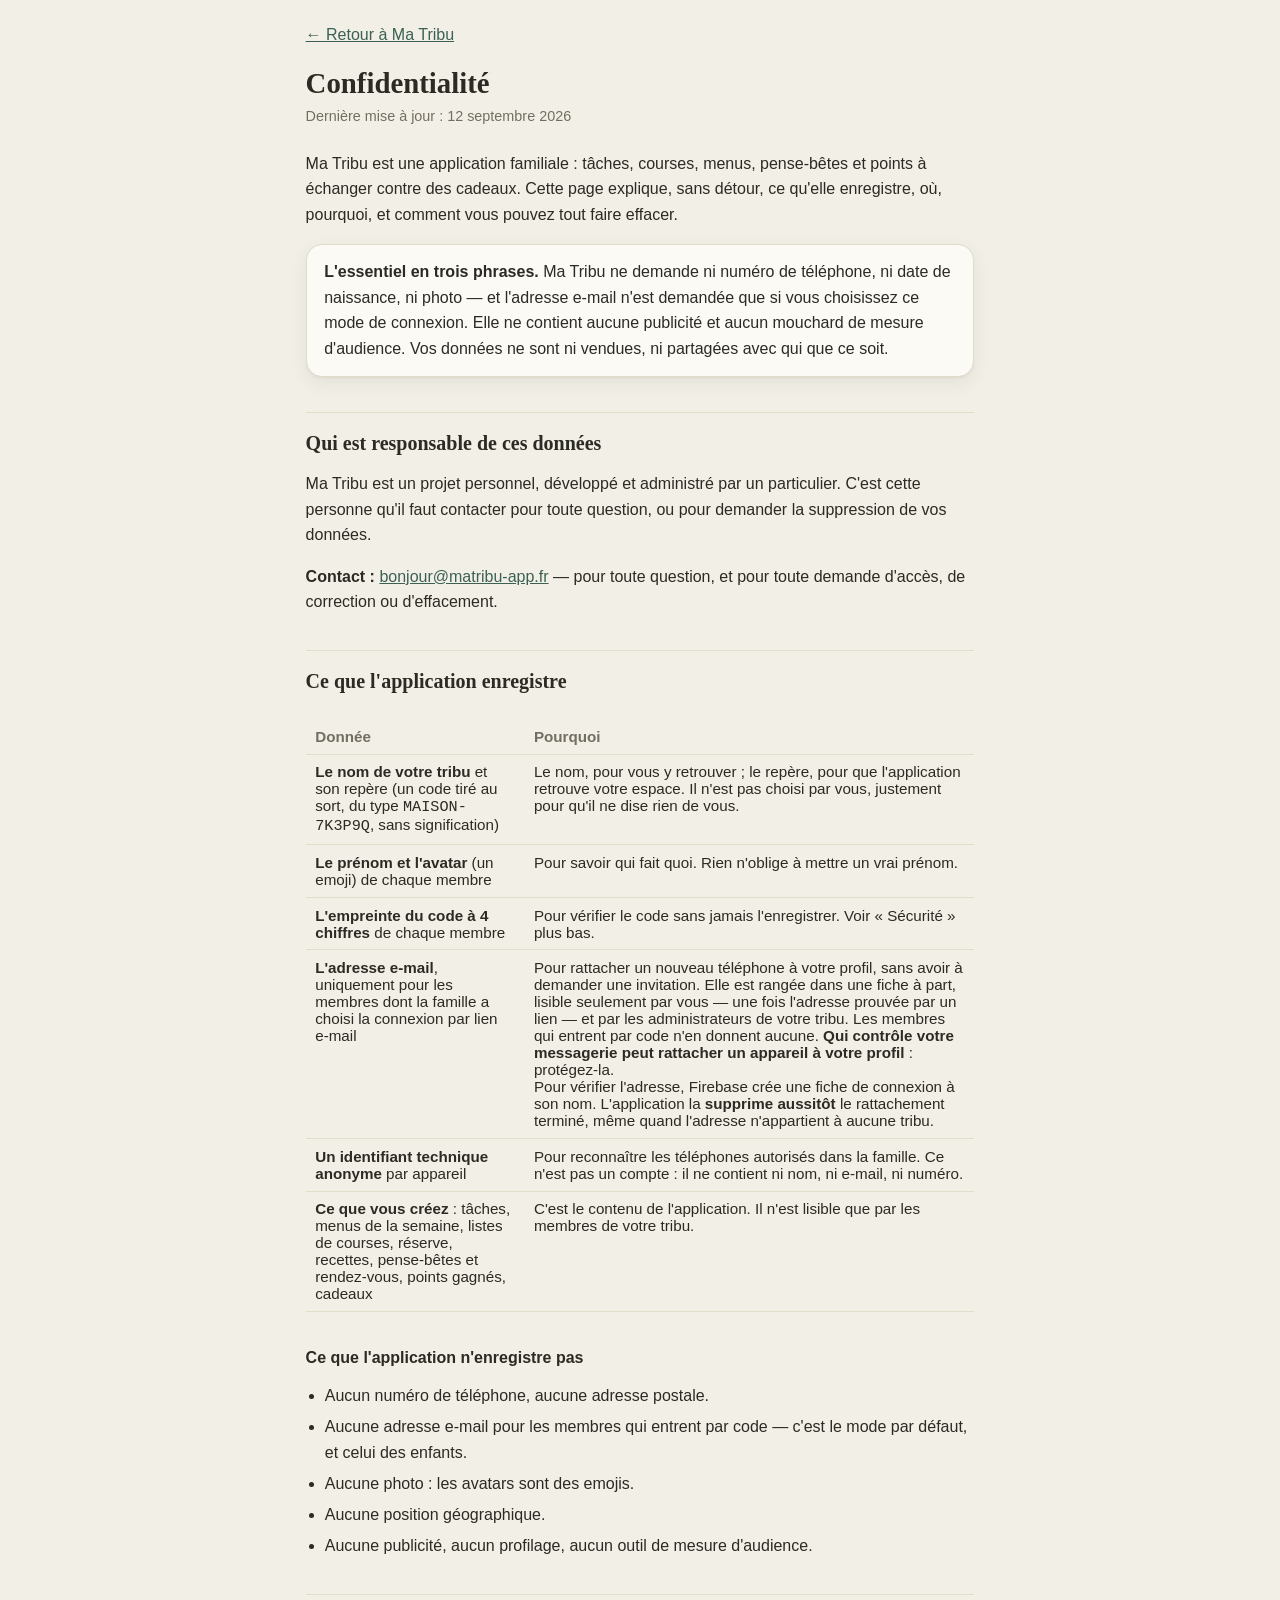
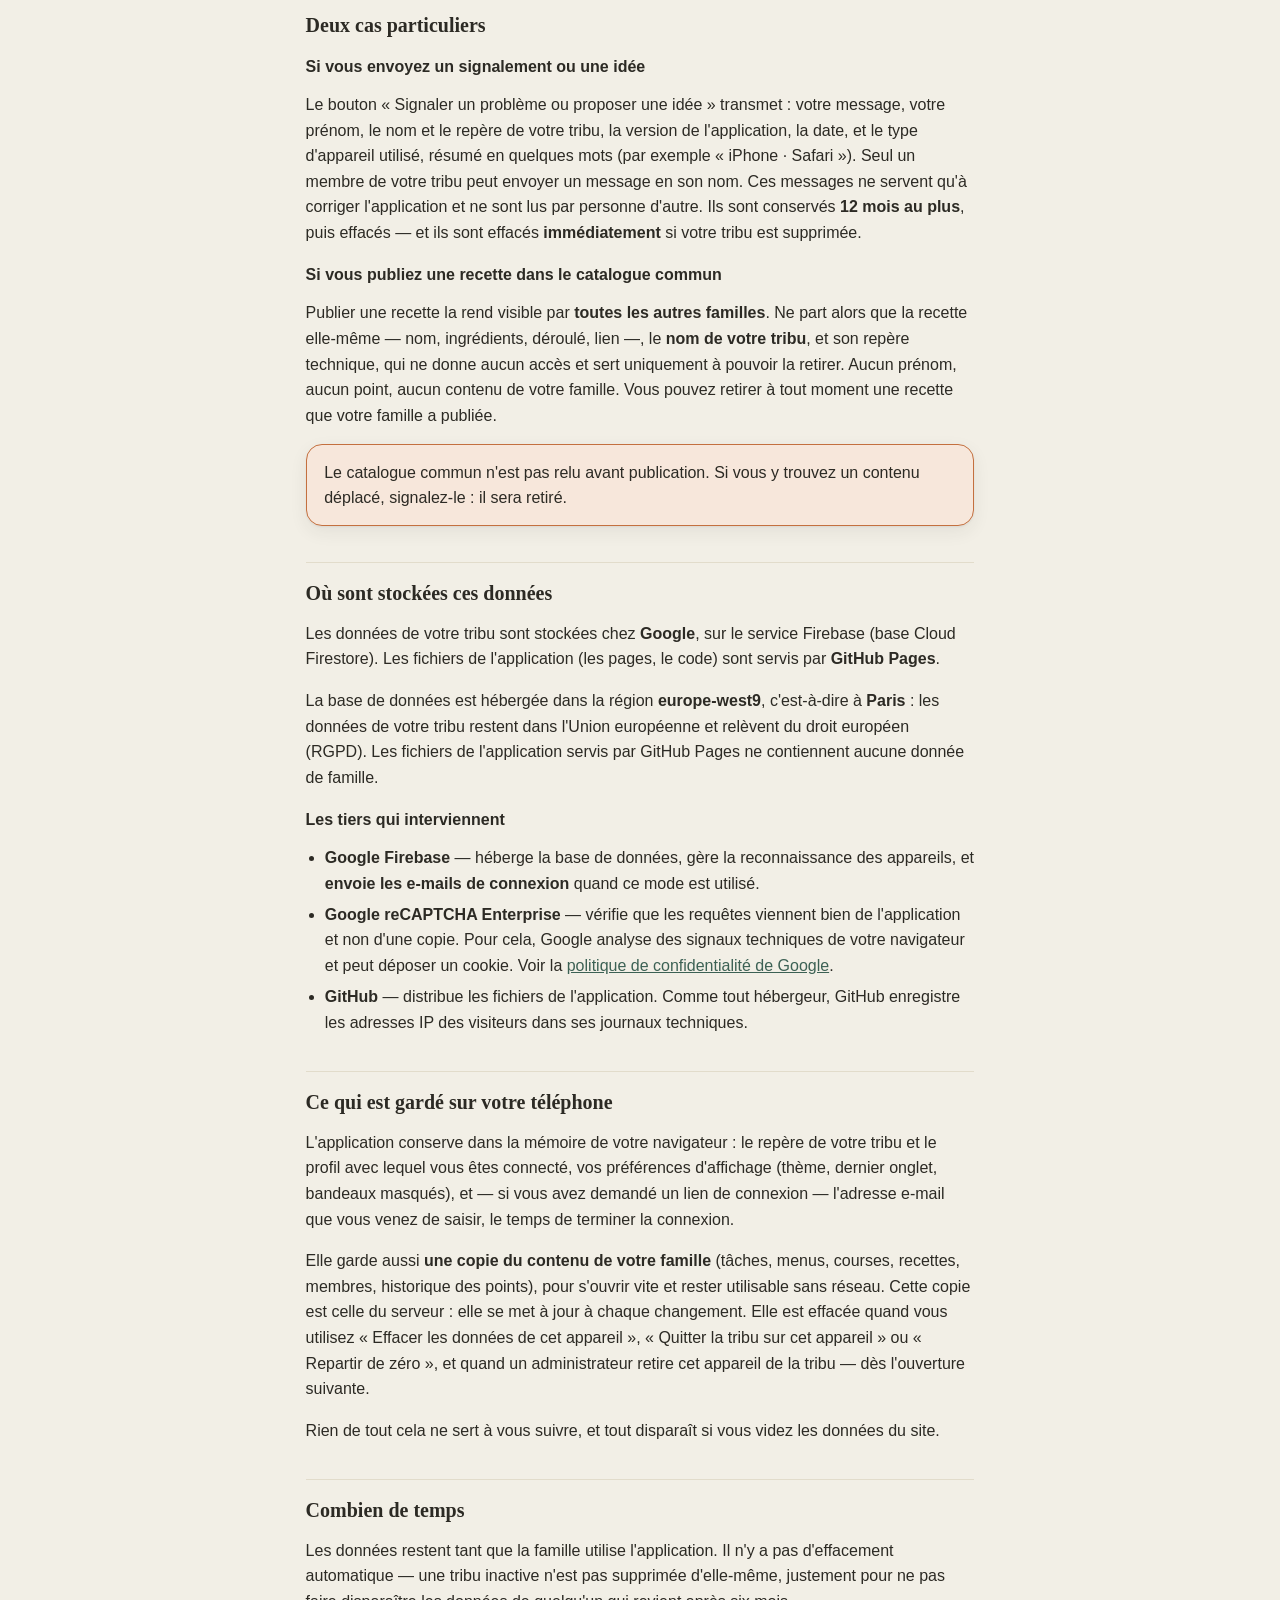
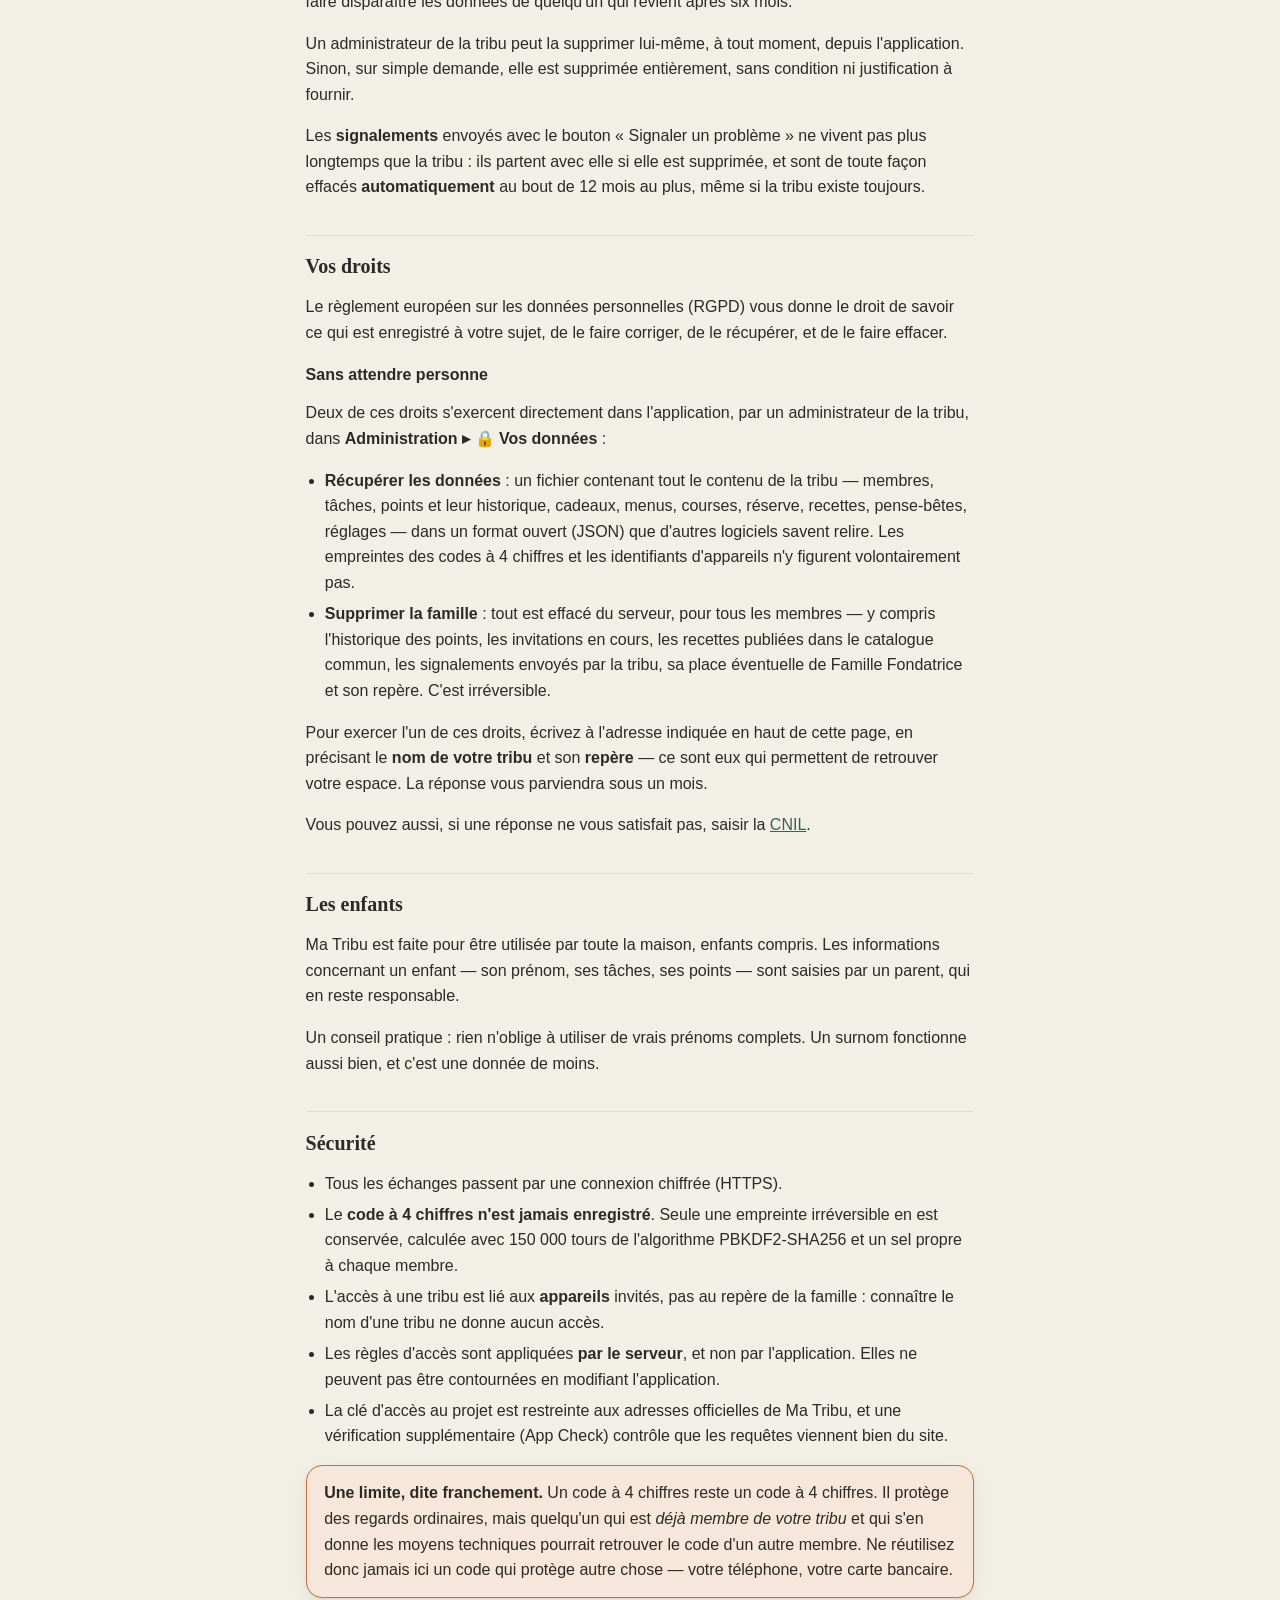
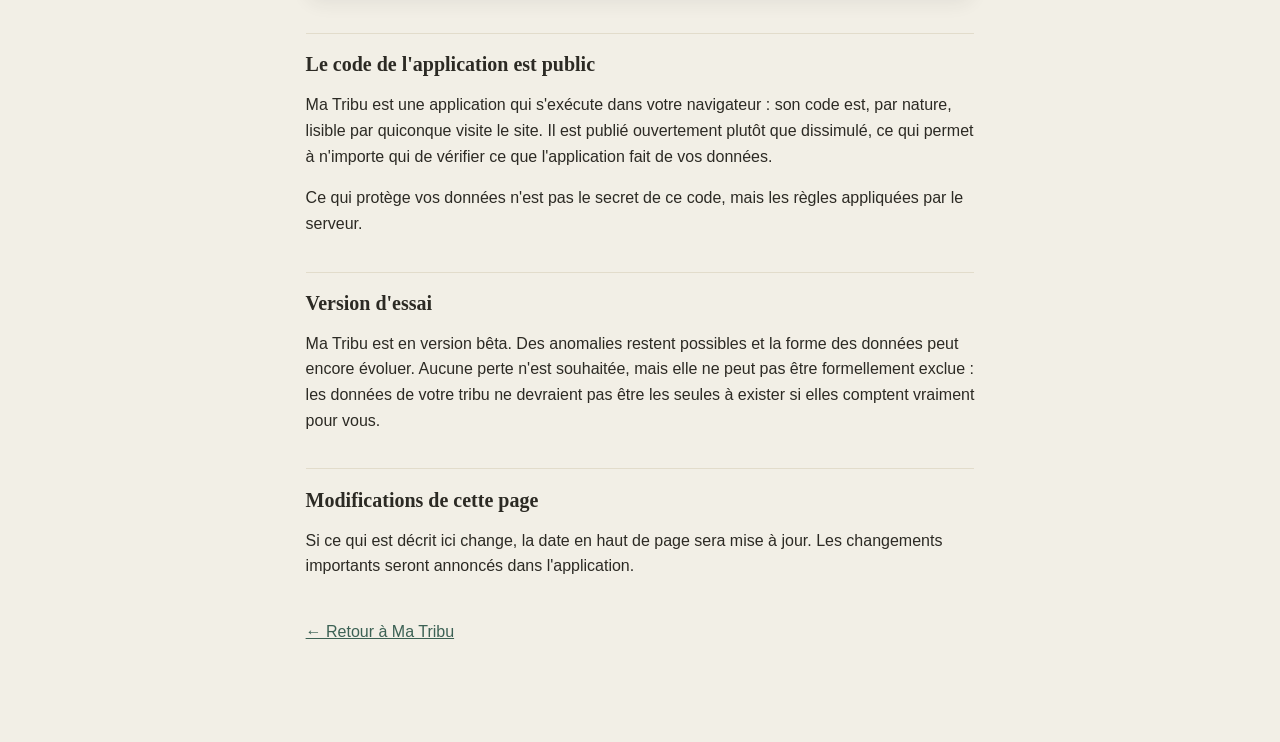
==== confidentialite.html @ b8b3b96d "Add files via upload" ====
<!doctype html>
<html lang="fr">
<head>
<meta charset="utf-8">
<meta name="viewport" content="width=device-width, initial-scale=1, viewport-fit=cover">
<title>Confidentialité — Ma Tribu</title>
<meta name="description" content="Ce que Ma Tribu collecte, où c'est stocké, et comment obtenir la suppression de vos données.">
<meta name="theme-color" content="#4E7A6A">
<meta name="robots" content="index, follow">
<link rel="icon" href="icon-192.png">
<link rel="stylesheet" href="styles.css">
<style>
  /* Une page de texte, pas un écran d'application : elle doit rester lisible
     seule, sans le cadre de l'app et sans JavaScript. */
  .page-texte{
    max-width:44rem;
    margin:0 auto;
    padding:1.6rem 1.1rem 4rem;
    color:var(--ink);
  }
  .page-texte h1{
    font-family:var(--font-display);
    font-size:1.8rem;
    line-height:1.2;
    margin:.2rem 0 .3rem;
  }
  .page-texte h2{
    font-family:var(--font-display);
    font-size:1.25rem;
    margin:2.2rem 0 .6rem;
    padding-top:1.2rem;
    border-top:1px solid var(--border);
  }
  .page-texte h3{
    font-size:1rem;
    margin:1.3rem 0 .35rem;
  }
  .page-texte p, .page-texte li{ line-height:1.6; }
  .page-texte ul{ padding-left:1.2rem; }
  .page-texte li{ margin:.35rem 0; }
  .page-texte a{ color:var(--accent-strong); }
  .date-maj{ color:var(--ink-muted); font-size:.9rem; margin:0 0 1.4rem; }
  .encadre{
    background:var(--surface);
    border:1px solid var(--border);
    border-radius:var(--radius);
    padding:.9rem 1.1rem;
    margin:1rem 0;
    box-shadow:var(--shadow);
  }
  .encadre.attention{ background:var(--warm-soft); border-color:var(--warm); }
  .a-completer{
    background:var(--gold-soft);
    border:2px dashed var(--gold);
    border-radius:var(--radius-sm);
    padding:.7rem .9rem;
    margin:.8rem 0;
    font-weight:600;
  }
  .tableau-donnees{ width:100%; border-collapse:collapse; margin:1rem 0; font-size:.95rem; }
  .tableau-donnees th, .tableau-donnees td{
    text-align:left; vertical-align:top;
    padding:.55rem .6rem;
    border-bottom:1px solid var(--border);
  }
  .tableau-donnees th{ color:var(--ink-muted); font-weight:600; }
  .enveloppe-tableau{ overflow-x:auto; }
  .retour{ display:inline-block; margin-bottom:1.2rem; color:var(--accent-strong); }
</style>
</head>
<body>
<main class="page-texte">

<a class="retour" href="./">← Retour à Ma Tribu</a>

<h1>Confidentialité</h1>
<p class="date-maj">Dernière mise à jour : 12 septembre 2026</p>

<p>Ma Tribu est une application familiale : tâches, courses, menus, pense-bêtes
et points à échanger contre des cadeaux. Cette page explique, sans détour, ce
qu'elle enregistre, où, pourquoi, et comment vous pouvez tout faire effacer.</p>

<div class="encadre">
  <p style="margin:0"><b>L'essentiel en trois phrases.</b> Ma Tribu ne demande
  ni numéro de téléphone, ni date de naissance, ni photo — et l'adresse e-mail
  n'est demandée que si vous choisissez ce mode de connexion. Elle ne contient
  aucune publicité et aucun mouchard de mesure d'audience. Vos données ne sont
  ni vendues, ni partagées avec qui que ce soit.</p>
</div>

<h2>Qui est responsable de ces données</h2>

<p>Ma Tribu est un projet personnel, développé et administré par un particulier.
C'est cette personne qu'il faut contacter pour toute question, ou pour demander
la suppression de vos données.</p>

<p><b>Contact :</b>
<a href="mailto:bonjour@matribu-app.fr">bonjour@matribu-app.fr</a> — pour toute
question, et pour toute demande d'accès, de correction ou d'effacement.</p>

<h2>Ce que l'application enregistre</h2>

<div class="enveloppe-tableau">
<table class="tableau-donnees">
  <thead>
    <tr><th>Donnée</th><th>Pourquoi</th></tr>
  </thead>
  <tbody>
    <tr>
      <td><b>Le nom de votre tribu</b> et son repère (un code tiré au sort,
      du type <code>MAISON-7K3P9Q</code>, sans signification)</td>
      <td>Le nom, pour vous y retrouver ; le repère, pour que l'application
      retrouve votre espace. Il n'est pas choisi par vous, justement pour
      qu'il ne dise rien de vous.</td>
    </tr>
    <tr>
      <td><b>Le prénom et l'avatar</b> (un emoji) de chaque membre</td>
      <td>Pour savoir qui fait quoi. Rien n'oblige à mettre un vrai prénom.</td>
    </tr>
    <tr>
      <td><b>L'empreinte du code à 4 chiffres</b> de chaque membre</td>
      <td>Pour vérifier le code sans jamais l'enregistrer. Voir « Sécurité »
      plus bas.</td>
    </tr>
    <tr>
      <td><b>L'adresse e-mail</b>, uniquement pour les membres dont la famille
      a choisi la connexion par lien e-mail</td>
      <td>Pour rattacher un nouveau téléphone à votre profil, sans avoir à
      demander une invitation. Elle est rangée dans une fiche à part, lisible
      seulement par vous — une fois l'adresse prouvée par un lien — et par les
      administrateurs de votre tribu. Les membres qui entrent par code n'en
      donnent aucune. <b>Qui contrôle votre messagerie peut rattacher un
      appareil à votre profil</b> : protégez-la.<br>
      Pour vérifier l'adresse, Firebase crée une fiche de connexion à son nom.
      L'application la <b>supprime aussitôt</b> le rattachement terminé, même
      quand l'adresse n'appartient à aucune tribu.</td>
    </tr>
    <tr>
      <td><b>Un identifiant technique anonyme</b> par appareil</td>
      <td>Pour reconnaître les téléphones autorisés dans la famille. Ce n'est
      pas un compte : il ne contient ni nom, ni e-mail, ni numéro.</td>
    </tr>
    <tr>
      <td><b>Ce que vous créez</b> : tâches, menus de la semaine, listes de
      courses, réserve, recettes, pense-bêtes et rendez-vous, points gagnés,
      cadeaux</td>
      <td>C'est le contenu de l'application. Il n'est lisible que par les
      membres de votre tribu.</td>
    </tr>
  </tbody>
</table>
</div>

<h3>Ce que l'application n'enregistre pas</h3>
<ul>
  <li>Aucun numéro de téléphone, aucune adresse postale.</li>
  <li>Aucune adresse e-mail pour les membres qui entrent par code — c'est le
  mode par défaut, et celui des enfants.</li>
  <li>Aucune photo : les avatars sont des emojis.</li>
  <li>Aucune position géographique.</li>
  <li>Aucune publicité, aucun profilage, aucun outil de mesure d'audience.</li>
</ul>

<h2>Deux cas particuliers</h2>

<h3>Si vous envoyez un signalement ou une idée</h3>
<p>Le bouton « Signaler un problème ou proposer une idée » transmet : votre
message, votre prénom, le nom et le repère de votre tribu, la version de
l'application, la date, et le type d'appareil utilisé, résumé en quelques
mots (par exemple « iPhone · Safari »). Seul un membre de votre tribu peut
envoyer un message en son nom. Ces messages ne servent qu'à corriger
l'application et ne sont lus par personne d'autre. Ils sont conservés
<b>12 mois au plus</b>, puis effacés — et ils sont effacés <b>immédiatement</b>
si votre tribu est supprimée.</p>

<h3>Si vous publiez une recette dans le catalogue commun</h3>
<p>Publier une recette la rend visible par <b>toutes les autres familles</b>.
Ne part alors que la recette elle-même — nom, ingrédients, déroulé, lien —,
le <b>nom de votre tribu</b>, et son repère technique, qui ne donne aucun
accès et sert uniquement à pouvoir la retirer. Aucun prénom, aucun point,
aucun contenu de votre famille. Vous pouvez retirer à tout moment une recette
que votre famille a publiée.</p>

<div class="encadre attention">
  <p style="margin:0">Le catalogue commun n'est pas relu avant publication.
  Si vous y trouvez un contenu déplacé, signalez-le : il sera retiré.</p>
</div>

<h2>Où sont stockées ces données</h2>

<p>Les données de votre tribu sont stockées chez <b>Google</b>, sur le service
Firebase (base Cloud Firestore). Les fichiers de l'application (les pages, le
code) sont servis par <b>GitHub Pages</b>.</p>

<p>La base de données est hébergée dans la région <b>europe-west9</b>, c'est-à-dire
à <b>Paris</b> : les données de votre tribu restent dans l'Union européenne et
relèvent du droit européen (RGPD). Les fichiers de l'application servis par
GitHub Pages ne contiennent aucune donnée de famille.</p>

<h3>Les tiers qui interviennent</h3>
<ul>
  <li><b>Google Firebase</b> — héberge la base de données, gère la
  reconnaissance des appareils, et <b>envoie les e-mails de connexion</b>
  quand ce mode est utilisé.</li>
  <li><b>Google reCAPTCHA Enterprise</b> — vérifie que les requêtes viennent
  bien de l'application et non d'une copie. Pour cela, Google analyse des
  signaux techniques de votre navigateur et peut déposer un cookie. Voir la
  <a href="https://policies.google.com/privacy" target="_blank" rel="noopener">politique
  de confidentialité de Google</a>.</li>
  <li><b>GitHub</b> — distribue les fichiers de l'application. Comme tout
  hébergeur, GitHub enregistre les adresses IP des visiteurs dans ses journaux
  techniques.</li>
</ul>

<h2>Ce qui est gardé sur votre téléphone</h2>

<p>L'application conserve dans la mémoire de votre navigateur : le repère de
votre tribu et le profil avec lequel vous êtes connecté, vos préférences
d'affichage (thème, dernier onglet, bandeaux masqués), et — si vous avez
demandé un lien de connexion — l'adresse e-mail que vous venez de saisir, le
temps de terminer la connexion.</p>
<p>Elle garde aussi <b>une copie du contenu de votre famille</b> (tâches,
menus, courses, recettes, membres, historique des points), pour s'ouvrir
vite et rester utilisable sans réseau. Cette copie est celle du serveur : elle
se met à jour à chaque changement. Elle est effacée quand vous utilisez
« Effacer les données de cet appareil », « Quitter la tribu sur cet appareil »
ou « Repartir de zéro », et quand un administrateur retire cet appareil de la
tribu — dès l'ouverture suivante.</p>
<p>Rien de tout cela ne sert à vous suivre, et tout disparaît si vous videz les
données du site.</p>

<h2>Combien de temps</h2>

<p>Les données restent tant que la famille utilise l'application. Il n'y a pas
d'effacement automatique — une tribu inactive n'est pas supprimée d'elle-même,
justement pour ne pas faire disparaître les données de quelqu'un qui revient
après six mois.</p>
<p>Un administrateur de la tribu peut la supprimer lui-même, à tout moment,
depuis l'application. Sinon, sur simple demande, elle est supprimée
entièrement, sans condition ni justification à fournir.</p>
<p>Les <b>signalements</b> envoyés avec le bouton « Signaler un problème » ne
vivent pas plus longtemps que la tribu : ils partent avec elle si elle est
supprimée, et sont de toute façon effacés <b>automatiquement</b> au bout de
12 mois au plus, même si la tribu existe toujours.</p>

<h2>Vos droits</h2>

<p>Le règlement européen sur les données personnelles (RGPD) vous donne le droit
de savoir ce qui est enregistré à votre sujet, de le faire corriger, de le
récupérer, et de le faire effacer.</p>

<h3>Sans attendre personne</h3>
<p>Deux de ces droits s'exercent directement dans l'application, par un
administrateur de la tribu, dans <b>Administration ▸ 🔒 Vos données</b> :</p>
<ul>
  <li><b>Récupérer les données</b> : un fichier contenant tout le contenu de la
  tribu — membres, tâches, points et leur historique, cadeaux, menus, courses,
  réserve, recettes, pense-bêtes, réglages — dans un format ouvert (JSON) que
  d'autres logiciels savent relire. Les empreintes des codes à 4 chiffres et les
  identifiants d'appareils n'y figurent volontairement pas.</li>
  <li><b>Supprimer la famille</b> : tout est effacé du serveur, pour tous les
  membres — y compris l'historique des points, les invitations en cours, les
  recettes publiées dans le catalogue commun, les signalements envoyés par la
  tribu, sa place éventuelle de Famille Fondatrice et son repère. C'est
  irréversible.</li>
</ul>
<p>Pour exercer l'un de ces droits, écrivez à l'adresse indiquée en haut de
cette page, en précisant le <b>nom de votre tribu</b> et son <b>repère</b> — ce
sont eux qui permettent de retrouver votre espace. La réponse vous parviendra
sous un mois.</p>
<p>Vous pouvez aussi, si une réponse ne vous satisfait pas, saisir la
<a href="https://www.cnil.fr/fr/plaintes" target="_blank" rel="noopener">CNIL</a>.</p>

<h2>Les enfants</h2>

<p>Ma Tribu est faite pour être utilisée par toute la maison, enfants compris.
Les informations concernant un enfant — son prénom, ses tâches, ses points —
sont saisies par un parent, qui en reste responsable.</p>
<p>Un conseil pratique : rien n'oblige à utiliser de vrais prénoms complets.
Un surnom fonctionne aussi bien, et c'est une donnée de moins.</p>

<h2>Sécurité</h2>

<ul>
  <li>Tous les échanges passent par une connexion chiffrée (HTTPS).</li>
  <li>Le <b>code à 4 chiffres n'est jamais enregistré</b>. Seule une empreinte
  irréversible en est conservée, calculée avec 150 000 tours de l'algorithme
  PBKDF2-SHA256 et un sel propre à chaque membre.</li>
  <li>L'accès à une tribu est lié aux <b>appareils</b> invités, pas au repère
  de la famille : connaître le nom d'une tribu ne donne aucun accès.</li>
  <li>Les règles d'accès sont appliquées <b>par le serveur</b>, et non par
  l'application. Elles ne peuvent pas être contournées en modifiant
  l'application.</li>
  <li>La clé d'accès au projet est restreinte aux adresses officielles de Ma
  Tribu, et une vérification supplémentaire (App Check) contrôle que les
  requêtes viennent bien du site.</li>
</ul>

<div class="encadre attention">
  <p style="margin:0"><b>Une limite, dite franchement.</b> Un code à 4 chiffres
  reste un code à 4 chiffres. Il protège des regards ordinaires, mais quelqu'un
  qui est <i>déjà membre de votre tribu</i> et qui s'en donne les moyens
  techniques pourrait retrouver le code d'un autre membre. Ne réutilisez donc
  jamais ici un code qui protège autre chose — votre téléphone, votre carte
  bancaire.</p>
</div>

<h2>Le code de l'application est public</h2>

<p>Ma Tribu est une application qui s'exécute dans votre navigateur : son code
est, par nature, lisible par quiconque visite le site. Il est publié ouvertement
plutôt que dissimulé, ce qui permet à n'importe qui de vérifier ce que
l'application fait de vos données.</p>
<p>Ce qui protège vos données n'est pas le secret de ce code, mais les règles
appliquées par le serveur.</p>

<h2>Version d'essai</h2>

<p>Ma Tribu est en version bêta. Des anomalies restent possibles et la forme des
données peut encore évoluer. Aucune perte n'est souhaitée, mais elle ne peut pas
être formellement exclue : les données de votre tribu ne devraient pas être les
seules à exister si elles comptent vraiment pour vous.</p>

<h2>Modifications de cette page</h2>

<p>Si ce qui est décrit ici change, la date en haut de page sera mise à jour.
Les changements importants seront annoncés dans l'application.</p>

<p style="margin-top:2.5rem"><a class="retour" href="./">← Retour à Ma Tribu</a></p>

</main>
</body>
</html>
---- styles.css ----
/* Ma Tribu — feuille de style unique.
   Palette chaleureuse : creme + sauge + terracotta, mode sombre inclus. */

:root{
  --bg:#F2EFE6;
  --bg-flou:rgba(242,239,230,.80);
  --surface:#FCFAF4;
  --surface-flou:rgba(252,250,244,.84);
  --surface-2:#F5F1E6;
  --ink:#2C2A24;
  --ink-muted:#736E62;
  --border:#E2DCCB;
  --accent:#4E7A6A;
  --accent-strong:#3C6154;
  --accent-soft:#E4EDE8;
  --accent-ink:#FFFFFF;
  --warm:#C4703F;
  --warm-soft:#F7E7DB;
  --gold:#9C7314;
  --gold-soft:#F8EFD5;
  --danger:#B14A3E;
  --danger-soft:#F8E4E0;
  --ok:#3F7A55;
  --radius:16px;
  --radius-sm:11px;
  --shadow:0 1px 2px rgba(44,42,36,.06), 0 6px 18px rgba(44,42,36,.07);
  --shadow-lg:0 4px 12px rgba(44,42,36,.10), 0 18px 40px rgba(44,42,36,.14);
  --font-display:"Iowan Old Style","Palatino Linotype",Palatino,Georgia,"Times New Roman",serif;
  --font-body:-apple-system,BlinkMacSystemFont,"Segoe UI",Roboto,"Helvetica Neue",Arial,sans-serif;
}
@media (prefers-color-scheme: dark){
  :root:not([data-theme="light"]){
    --bg:#151917;
    --bg-flou:rgba(21,25,23,.80);
    --surface:#1E2421;
    --surface-flou:rgba(30,36,33,.84);
    --surface-2:#262D29;
    --ink:#E9E7DD;
    --ink-muted:#9AA39A;
    --border:#333B36;
    --accent:#7FB39C;
    --accent-strong:#9BCAB5;
    --accent-soft:#25332D;
    --accent-ink:#10201A;
    --warm:#DE9061;
    --warm-soft:#37271E;
    --gold:#D9AE4A;
    --gold-soft:#332D1B;
    --danger:#E08571;
    --danger-soft:#3A241F;
    --ok:#6FBF8B;
    --shadow:0 1px 2px rgba(0,0,0,.35), 0 8px 20px rgba(0,0,0,.4);
    --shadow-lg:0 6px 16px rgba(0,0,0,.45), 0 20px 44px rgba(0,0,0,.5);
  }
}
:root[data-theme="dark"]{
  --bg:#151917; --bg-flou:rgba(21,25,23,.80); --surface:#1E2421;
  --surface-flou:rgba(30,36,33,.84); --surface-2:#262D29; --ink:#E9E7DD; --ink-muted:#9AA39A;
  --border:#333B36; --accent:#7FB39C; --accent-strong:#9BCAB5; --accent-soft:#25332D;
  --accent-ink:#10201A; --warm:#DE9061; --warm-soft:#37271E; --gold:#D9AE4A;
  --gold-soft:#332D1B; --danger:#E08571; --danger-soft:#3A241F; --ok:#6FBF8B;
  --shadow:0 1px 2px rgba(0,0,0,.35), 0 8px 20px rgba(0,0,0,.4);
  --shadow-lg:0 6px 16px rgba(0,0,0,.45), 0 20px 44px rgba(0,0,0,.5);
}

/* ---------- Palettes ----------
   La palette change l'identité colorée ; le mode clair/sombre continue de
   fonctionner pour chacune. Trois blocs par palette, comme pour le mode
   sombre de base : les valeurs claires, les valeurs sombres du système, et
   les valeurs sombres choisies à la main. Choisie par appareil. */

/* 🫐 Myrtille */
:root[data-palette="myrtille"]{
  --bg:#EFF0F7; --bg-flou:rgba(239,240,247,.80); --surface:#FAFAFE;
  --surface-flou:rgba(250,250,254,.84); --surface-2:#F0F1F9; --border:#DDDEEC;
  --accent:#4C5BA8; --accent-strong:#3B4788; --accent-soft:#E5E8F6; --accent-ink:#FFFFFF;
  --warm:#9B5FA8; --warm-soft:#F3E6F5; --gold:#8A6F1E; --gold-soft:#F6EFD8;
}
@media (prefers-color-scheme: dark){
  :root[data-palette="myrtille"]:not([data-theme="light"]){
    --bg:#14161F; --bg-flou:rgba(20,22,31,.80); --surface:#1C1F2B;
    --surface-flou:rgba(28,31,43,.84); --surface-2:#242838; --border:#333850;
    --accent:#93A5E8; --accent-strong:#B3C0F2; --accent-soft:#242A45; --accent-ink:#101425;
    --warm:#C89BD8; --warm-soft:#2C2038; --gold:#D9B45C; --gold-soft:#332B18;
  }
}
:root[data-theme="dark"][data-palette="myrtille"]{
  --bg:#14161F; --bg-flou:rgba(20,22,31,.80); --surface:#1C1F2B;
  --surface-flou:rgba(28,31,43,.84); --surface-2:#242838; --border:#333850;
  --accent:#93A5E8; --accent-strong:#B3C0F2; --accent-soft:#242A45; --accent-ink:#101425;
  --warm:#C89BD8; --warm-soft:#2C2038; --gold:#D9B45C; --gold-soft:#332B18;
}

/* 🌸 Pivoine */
:root[data-palette="pivoine"]{
  --bg:#F7EFF1; --bg-flou:rgba(247,239,241,.80); --surface:#FDF8F9;
  --surface-flou:rgba(253,248,249,.84); --surface-2:#F6ECEF; --border:#EBD9DF;
  --accent:#A84D6E; --accent-strong:#8A3A58; --accent-soft:#F6E4EB; --accent-ink:#FFFFFF;
  --warm:#C4703F; --warm-soft:#F7E7DB; --gold:#9C7314; --gold-soft:#F8EFD5;
}
@media (prefers-color-scheme: dark){
  :root[data-palette="pivoine"]:not([data-theme="light"]){
    --bg:#1A1416; --bg-flou:rgba(26,20,22,.80); --surface:#241B1F;
    --surface-flou:rgba(36,27,31,.84); --surface-2:#2D2227; --border:#3D2F35;
    --accent:#E39BB6; --accent-strong:#F0B9CD; --accent-soft:#38222B; --accent-ink:#1F1014;
    --warm:#DE9061; --warm-soft:#37271E; --gold:#D9AE4A; --gold-soft:#332D1B;
  }
}
:root[data-theme="dark"][data-palette="pivoine"]{
  --bg:#1A1416; --bg-flou:rgba(26,20,22,.80); --surface:#241B1F;
  --surface-flou:rgba(36,27,31,.84); --surface-2:#2D2227; --border:#3D2F35;
  --accent:#E39BB6; --accent-strong:#F0B9CD; --accent-soft:#38222B; --accent-ink:#1F1014;
  --warm:#DE9061; --warm-soft:#37271E; --gold:#D9AE4A; --gold-soft:#332D1B;
}

/* 🌊 Lagon */
:root[data-palette="lagon"]{
  --bg:#EAF4F4; --bg-flou:rgba(234,244,244,.80); --surface:#F8FDFD;
  --surface-flou:rgba(248,253,253,.84); --surface-2:#E6F1F1; --border:#D2E5E5;
  --accent:#1F7A81; --accent-strong:#125E64; --accent-soft:#DCEEEF; --accent-ink:#FFFFFF;
  --warm:#D2694F; --warm-soft:#F9E3DC; --gold:#96741B; --gold-soft:#F7EFD6;
}
@media (prefers-color-scheme: dark){
  :root[data-palette="lagon"]:not([data-theme="light"]){
    --bg:#101A1B; --bg-flou:rgba(16,26,27,.80); --surface:#172426;
    --surface-flou:rgba(23,36,38,.84); --surface-2:#1E2E30; --border:#2B3E40;
    --accent:#63C3C8; --accent-strong:#8ADCE0; --accent-soft:#1B3336; --accent-ink:#08191B;
    --warm:#E8917A; --warm-soft:#35231E; --gold:#D7AE50; --gold-soft:#312B1A;
  }
}
:root[data-theme="dark"][data-palette="lagon"]{
  --bg:#101A1B; --bg-flou:rgba(16,26,27,.80); --surface:#172426;
  --surface-flou:rgba(23,36,38,.84); --surface-2:#1E2E30; --border:#2B3E40;
  --accent:#63C3C8; --accent-strong:#8ADCE0; --accent-soft:#1B3336; --accent-ink:#08191B;
  --warm:#E8917A; --warm-soft:#35231E; --gold:#D7AE50; --gold-soft:#312B1A;
}

/* 🍁 Cannelle */
:root[data-palette="cannelle"]{
  --bg:#F6EFE3; --bg-flou:rgba(246,239,227,.80); --surface:#FDF9F1;
  --surface-flou:rgba(253,249,241,.84); --surface-2:#F3EADC; --border:#E6D8C2;
  --accent:#A8622A; --accent-strong:#8A4E1F; --accent-soft:#F5E6D6; --accent-ink:#FFFFFF;
  --warm:#B5452F; --warm-soft:#F8E1DA; --gold:#93741A; --gold-soft:#F7EFD4;
}
@media (prefers-color-scheme: dark){
  :root[data-palette="cannelle"]:not([data-theme="light"]){
    --bg:#1A1611; --bg-flou:rgba(26,22,17,.80); --surface:#241E17;
    --surface-flou:rgba(36,30,23,.84); --surface-2:#2D261D; --border:#3E3527;
    --accent:#E0A063; --accent-strong:#F0BC86; --accent-soft:#33261A; --accent-ink:#1C1208;
    --warm:#E08A72; --warm-soft:#38241F; --gold:#D9B45C; --gold-soft:#332C19;
  }
}
:root[data-theme="dark"][data-palette="cannelle"]{
  --bg:#1A1611; --bg-flou:rgba(26,22,17,.80); --surface:#241E17;
  --surface-flou:rgba(36,30,23,.84); --surface-2:#2D261D; --border:#3E3527;
  --accent:#E0A063; --accent-strong:#F0BC86; --accent-soft:#33261A; --accent-ink:#1C1208;
  --warm:#E08A72; --warm-soft:#38241F; --gold:#D9B45C; --gold-soft:#332C19;
}

/* 🖤 Ardoise */
:root[data-palette="ardoise"]{
  --bg:#F1F2F3; --bg-flou:rgba(241,242,243,.80); --surface:#FBFBFC;
  --surface-flou:rgba(251,251,252,.84); --surface-2:#ECEEF0; --border:#DCDFE3;
  --accent:#3A4A5A; --accent-strong:#2A3745; --accent-soft:#E6EAEE; --accent-ink:#FFFFFF;
  --warm:#B4562F; --warm-soft:#F6E4DB; --gold:#8A7420; --gold-soft:#F4EFD9;
}
@media (prefers-color-scheme: dark){
  :root[data-palette="ardoise"]:not([data-theme="light"]){
    --bg:#131517; --bg-flou:rgba(19,21,23,.80); --surface:#1B1E21;
    --surface-flou:rgba(27,30,33,.84); --surface-2:#23272B; --border:#333940;
    --accent:#9FB4C8; --accent-strong:#C0D0E0; --accent-soft:#242B33; --accent-ink:#0E1519;
    --warm:#DE8E6C; --warm-soft:#35241D; --gold:#D3AE55; --gold-soft:#302A19;
  }
}
:root[data-theme="dark"][data-palette="ardoise"]{
  --bg:#131517; --bg-flou:rgba(19,21,23,.80); --surface:#1B1E21;
  --surface-flou:rgba(27,30,33,.84); --surface-2:#23272B; --border:#333940;
  --accent:#9FB4C8; --accent-strong:#C0D0E0; --accent-soft:#242B33; --accent-ink:#0E1519;
  --warm:#DE8E6C; --warm-soft:#35241D; --gold:#D3AE55; --gold-soft:#302A19;
}

*{box-sizing:border-box;}
html,body{height:100%;}
body{
  margin:0;
  background:var(--bg);
  color:var(--ink);
  font-family:var(--font-body);
  -webkit-font-smoothing:antialiased;
}
button,input,select,textarea{font:inherit;color:inherit;}
button{cursor:pointer;}
[hidden]{display:none !important;}

.app{
  max-width:540px;
  margin:0 auto;
  min-height:100dvh;
  display:flex;
  flex-direction:column;
  position:relative;
}

/* ---------- Barre du haut ---------- */
.topbar{
  display:flex; align-items:center; gap:.6rem;
  padding:calc(.9rem + env(safe-area-inset-top)) 1rem .7rem;
  position:sticky; top:0; z-index:20;
  background:var(--bg-flou);
  backdrop-filter:saturate(150%) blur(14px);
  -webkit-backdrop-filter:saturate(150%) blur(14px);
}
.avatar{
  width:40px;height:40px;border-radius:13px;border:none;
  display:flex;align-items:center;justify-content:center;
  font-size:1.25rem;flex-shrink:0;
  background:var(--accent-soft);
  box-shadow:inset 0 0 0 2px var(--border);
}
.avatar.sm{width:30px;height:30px;border-radius:10px;font-size:1rem;}
.avatar.xs{width:24px;height:24px;border-radius:8px;font-size:.8rem;}
.topbar-titre{flex:1;min-width:0;text-align:left;background:none;border:none;padding:0;}
.topbar-titre b{display:block;font-family:var(--font-display);font-size:1.1rem;line-height:1.2;}
.topbar-titre span{display:block;font-size:.75rem;color:var(--ink-muted);}
.pastille-points{
  display:flex;align-items:center;gap:.3rem;
  background:var(--gold-soft);color:var(--gold);
  border:none;
  padding:.45rem .72rem;border-radius:999px;
  font-weight:700;font-size:.9rem;
}

/* ---------- Contenu ---------- */
/* De la place sous le contenu : la barre du bas fait ~88px et le bouton « + »
   flotte par-dessus. Sans cette marge, il cachait la dernière ligne des listes. */
main{flex:1;padding:0 1rem calc(152px + env(safe-area-inset-bottom));}
.vue{display:none;}
.vue.active{display:block;animation:apparait .22s ease;}
@keyframes apparait{from{opacity:0;transform:translateY(6px);}to{opacity:1;transform:none;}}

h2.titre-section{
  font-family:var(--font-display);font-size:1.35rem;margin:.4rem 0 .9rem;font-weight:600;
}
.sous-titre{
  display:flex;align-items:center;justify-content:space-between;gap:.6rem;
  margin:1.4rem 0 .55rem;
}
.sous-titre h3{
  margin:0;font-size:.75rem;letter-spacing:.09em;text-transform:uppercase;
  color:var(--ink-muted);font-weight:700;
}

.carte{
  background:var(--surface);
  border:1px solid var(--border);
  border-radius:var(--radius);
  box-shadow:var(--shadow);
  padding:.75rem .85rem;
  margin-bottom:.6rem;
}
.carte-titre{
  display:flex;align-items:center;gap:.5rem;
  font-weight:700;font-size:.95rem;margin-bottom:.5rem;
}
.carte-titre .lien{margin-left:auto;}

.vide{
  text-align:center;color:var(--ink-muted);
  padding:1.5rem 1rem;font-size:.88rem;line-height:1.5;
}
.vide .emoji{display:block;font-size:1.9rem;margin-bottom:.45rem;opacity:.75;}

/* ---------- Boutons ---------- */
.btn{
  border:1px solid var(--border);background:var(--surface);
  border-radius:var(--radius-sm);padding:.62rem .9rem;
  font-weight:600;font-size:.88rem;
  display:inline-flex;align-items:center;justify-content:center;gap:.4rem;
  transition:transform .08s ease;
}
.btn:active{transform:scale(.97);}
.btn.principal{background:var(--accent);border-color:var(--accent);color:var(--accent-ink);}
.btn.doux{background:var(--accent-soft);border-color:transparent;color:var(--accent-strong);}
.btn.danger{background:var(--danger-soft);border-color:transparent;color:var(--danger);}
.btn.or{background:var(--gold-soft);border-color:transparent;color:var(--gold);}
.btn.plein{width:100%;display:flex;}
.btn.mini{padding:.34rem .58rem;font-size:.78rem;border-radius:9px;min-height:32px;}
/* un bouton qui ne porte qu'une icône : pas de cadre, il s'efface derrière le texte */
.btn.icone{
  background:transparent;border-color:transparent;
  padding:.3rem .25rem;min-width:32px;min-height:32px;font-size:.92rem;
  opacity:.62;
}
.btn.icone:active{background:var(--surface-2);opacity:1;}
.btn:disabled{opacity:.42;pointer-events:none;}
.lien{
  background:none;border:none;padding:0;color:var(--accent-strong);
  font-weight:600;font-size:.82rem;text-decoration:underline;text-underline-offset:3px;
}
.rangee-btn{display:flex;gap:.5rem;}
.rangee-btn .btn{flex:1;}

.fab{
  position:fixed;
  bottom:calc(88px + env(safe-area-inset-bottom));
  width:54px;height:54px;border-radius:18px;border:none;
  background:var(--accent);color:var(--accent-ink);
  font-size:1.5rem;line-height:1;
  box-shadow:var(--shadow-lg);z-index:15;
  display:flex;align-items:center;justify-content:center;
  left:50%;margin-left:196px;
}
@media (max-width:560px){ .fab{left:auto;right:1rem;margin-left:0;} }
.fab:active{filter:brightness(.92);}

/* ---------- Champs ---------- */
label.champ{display:block;margin-bottom:.8rem;}
label.champ > span{
  display:block;font-size:.77rem;font-weight:600;color:var(--ink-muted);margin-bottom:.3rem;
}
input[type=text],input[type=number],input[type=date],input[type=time],
input[type=url],input[type=password],input[type=tel],input[type=email],select,textarea{
  width:100%;padding:.68rem .8rem;
  background:var(--surface-2);
  border:1px solid var(--border);border-radius:var(--radius-sm);
  outline:none;
}
input:focus,select:focus,textarea:focus{
  border-color:var(--accent);
  box-shadow:0 0 0 3px var(--accent-soft);
}
textarea{min-height:80px;resize:vertical;}
.duo{display:flex;gap:.6rem;}
.duo > *{flex:1;min-width:0;}

/* Le code a 4 chiffres, masque comme un mot de passe, avec un oeil pour le
   relire. On masque a l'AFFICHAGE seulement : le champ reste un `tel` avec
   clavier numerique, car passer en `type=password` ramene le clavier de
   lettres sur iPhone et reveille le gestionnaire de mots de passe — pour un
   code a quatre chiffres, le remede serait pire que le mal.
   Un navigateur qui ignore `-webkit-text-security` (vieux Firefox) affiche le
   code en clair : moins bien, mais rien n'est casse et le clavier reste juste. */
.champ-pin{position:relative;}
.champ-pin input{padding-right:2.8rem;}
.champ-pin input.pin-masque{-webkit-text-security:disc;text-security:disc;}
.oeil-pin{
  position:absolute;right:.15rem;top:50%;transform:translateY(-50%);
  background:none;border:0;padding:.35rem .5rem;font-size:1rem;line-height:1;
  min-height:32px;min-width:32px;
}

/* Les cases a cocher natives font 13 px : trop petit au pouce (balayage du
   12/09/2026). On les agrandit sans toucher aux marquages inline
   « width:auto » que portent certaines (min-* n'est pas ecrase par eux). */
input[type=checkbox]{min-width:18px;min-height:18px;accent-color:var(--accent);}

.puces{display:flex;flex-wrap:wrap;gap:.4rem;}
.puce{
  border:1px solid var(--border);background:var(--surface-2);
  border-radius:999px;padding:.4rem .75rem;font-size:.82rem;font-weight:600;
  display:inline-flex;align-items:center;gap:.35rem;
  transition:transform .08s ease, background .15s ease;
}
.puce:active{transform:scale(.96);}
.puce.on{
  background:var(--accent);border-color:var(--accent);color:var(--accent-ink);
  box-shadow:0 2px 6px rgba(44,42,36,.12);
}
/* Choix unique (« Pour qui ? », durée, rôle…) : on le dessine comme une
   liste d'options, pas comme des boutons. Un rond vide devant chaque option,
   un rond plein et une teinte douce pour celle qui est retenue. Le vert plein
   reste réservé aux vrais boutons (« Créer l'invitation »), sinon l'option
   retenue donnait envie de cliquer dessus. Les émojis restent dans le texte. */
.puces.unique .puce::before{
  content:"";flex:none;width:.72rem;height:.72rem;border-radius:50%;
  box-sizing:border-box;border:1.5px solid var(--ink-muted);
}
.puces.unique .puce.on{
  background:var(--accent-soft);border-color:var(--accent);color:var(--accent-strong);
  box-shadow:none;cursor:default;
}
.puces.unique .puce.on::before{
  border-color:var(--accent);background:var(--accent);
  box-shadow:inset 0 0 0 2px var(--accent-soft);
}
.puces.unique .puce.on:active{transform:none;}

/* Un interrupteur à segments : pour les bascules « soit l'un, soit l'autre ».
   Sans lui, elles ressemblaient aux pastilles de filtre juste en dessous. */
.segments{
  display:flex;gap:.2rem;
  background:var(--surface-2);
  border:1px solid var(--border);
  border-radius:999px;padding:.22rem;
  margin:.2rem 0 .8rem;
}
.segments button{
  flex:1;min-width:0;border:none;background:transparent;
  border-radius:999px;padding:.44rem .4rem;
  font-size:.82rem;font-weight:600;color:var(--ink-muted);
  display:inline-flex;align-items:center;justify-content:center;gap:.3rem;
  white-space:nowrap;overflow:hidden;text-overflow:ellipsis;
  transition:background .18s ease, color .18s ease;
}
.segments button.on{
  background:var(--surface);color:var(--accent-strong);
  box-shadow:var(--shadow);
}

.etiquette{
  display:inline-flex;align-items:center;gap:.25rem;
  font-size:.69rem;font-weight:700;
  padding:.18rem .48rem;border-radius:999px;
  background:var(--surface-2);color:var(--ink-muted);
  border:1px solid var(--border);
  white-space:nowrap;
}
.etiquette.vert{background:var(--accent-soft);color:var(--accent-strong);border-color:transparent;}
.etiquette.or{background:var(--gold-soft);color:var(--gold);border-color:transparent;}
.etiquette.chaud{background:var(--warm-soft);color:var(--warm);border-color:transparent;}
.etiquette.rouge{background:var(--danger-soft);color:var(--danger);border-color:transparent;}
/* les profils santé : juste l'émoji, sinon la fiche recette devient un sapin de Noël */
.etiquette.sante{
  background:none;border-color:transparent;
  padding:.1rem .05rem;font-size:.9rem;line-height:1;
}

/* ---------- Listes ---------- */
/* PASSE DE DENSITE (12/09/2026, demande d'Amandine) : une ligne faisait
   59 px sur un ecran de 360 px, avec 11 px entre chaque element — les
   icones ✏️ 🗑️ occupaient 79 px pour deux gestes. Les boutons qui se
   suivent forment un groupe : ils se rapprochent, et le libelle gagne la
   place. Les zones tactiles restent a 32 px au minimum. */
.ligne{
  display:flex;align-items:center;gap:.55rem;
  padding:.5rem 0;border-top:1px solid var(--border);
}
.ligne > .btn + .btn{margin-left:-.3rem;}
.ligne:first-child{border-top:none;}
.ligne-corps{flex:1;min-width:0;}
.ligne-corps b{display:block;font-size:.93rem;font-weight:600;line-height:1.3;}
.ligne-corps small{display:block;color:var(--ink-muted);font-size:.77rem;margin-top:.1rem;line-height:1.3;}
.ligne-corps .etiquettes{display:flex;flex-wrap:wrap;gap:.3rem;margin-top:.3rem;}
.ligne.fait .ligne-corps b{text-decoration:line-through;color:var(--ink-muted);}

.coche{
  width:26px;height:26px;flex-shrink:0;border-radius:9px;
  border:2px solid var(--border);background:transparent;
  display:flex;align-items:center;justify-content:center;
  font-size:.8rem;color:transparent;padding:0;
}
.coche.on{background:var(--accent);border-color:var(--accent);color:var(--accent-ink);}

/* ---------- Navigation basse ---------- */
.nav{
  position:fixed;bottom:0;left:0;right:0;z-index:20;
  background:var(--surface-flou);
  backdrop-filter:saturate(150%) blur(14px);
  -webkit-backdrop-filter:saturate(150%) blur(14px);
  border-top:1px solid var(--border);
  padding:.35rem .3rem calc(.35rem + env(safe-area-inset-bottom));
}
.nav-inner{max-width:540px;margin:0 auto;display:flex;}
.nav button{
  flex:1 1 0;min-width:0;background:none;border:none;padding:.3rem 0;
  display:flex;flex-direction:column;align-items:center;gap:.15rem;
  color:var(--ink-muted);font-size:.65rem;font-weight:600;
  position:relative;
  transition:color .18s ease;
}
/* Sept onglets depuis la Réserve : sur un écran de 360 px, une pastille de
   46 px fixes par onglet débordait de 17 px et coupait « Rappels »
   (mesuré le 12/09/2026). La pastille cède la place, le libellé aussi. */
.nav button .ic{
  font-size:1.2rem;line-height:1;
  display:flex;align-items:center;justify-content:center;
  width:min(46px,100%);height:28px;border-radius:999px;
  background:transparent;
  transition:background .2s ease, transform .2s ease;
}
.nav button .lib{max-width:100%;overflow:hidden;text-overflow:ellipsis;white-space:nowrap;}
@media (max-width:380px){
  .nav{padding-left:.15rem;padding-right:.15rem;}
  .nav button{font-size:.6rem;}
  .nav button .ic{width:min(40px,100%);}
}
.nav button.active{color:var(--accent-strong);}
.nav button.active .ic{background:var(--accent-soft);transform:translateY(-1px);}
.nav button:active .ic{transform:scale(.92);}
.nav .pastille{
  position:absolute;top:0;left:calc(50% + 8px);
  min-width:17px;height:17px;padding:0 .25rem;border-radius:999px;
  background:var(--warm);color:#fff;font-size:.62rem;line-height:17px;font-weight:700;
}

/* ---------- Présentation de bienvenue (carrousel) ---------- */
.carrousel{
  display:flex;overflow-x:auto;scroll-snap-type:x mandatory;
  -webkit-overflow-scrolling:touch;scrollbar-width:none;
}
.carrousel::-webkit-scrollbar{display:none;}
.volet{
  flex:0 0 100%;scroll-snap-align:start;box-sizing:border-box;
  padding:.4rem .6rem .5rem;text-align:center;min-height:230px;
}
.volet .grand{font-size:3rem;line-height:1;margin:.3rem 0 .7rem;}
.volet h4{font-family:var(--font-display);font-size:1.25rem;font-weight:600;margin:0 0 .45rem;}
.volet p{color:var(--ink-muted);font-size:.9rem;line-height:1.5;margin:0;}
.points-carrousel{display:flex;justify-content:center;gap:.4rem;margin:.5rem 0 1rem;}
.points-carrousel i{width:7px;height:7px;border-radius:999px;background:var(--border);
  transition:background .2s ease, transform .2s ease;}
.points-carrousel i.on{background:var(--accent);transform:scale(1.35);}

/* ---------- Feuille modale ---------- */
.voile{
  position:fixed;inset:0;z-index:40;
  background:rgba(20,18,14,.45);
  display:flex;align-items:flex-end;justify-content:center;
  opacity:0;pointer-events:none;transition:opacity .2s ease;
}
.voile.on{opacity:1;pointer-events:auto;}
.feuille{
  width:100%;max-width:540px;max-height:88dvh;overflow-y:auto;
  overscroll-behavior:contain;   /* arrivé au bout, le geste ne fait pas défiler la page derrière */
  background:var(--surface);
  border-radius:22px 22px 0 0;
  padding:1rem 1.1rem calc(1.3rem + env(safe-area-inset-bottom));
  transform:translateY(16px);transition:transform .22s ease;
  box-shadow:var(--shadow-lg);
}
.voile.on .feuille{transform:none;}
/* Page figée tant qu'une feuille est ouverte (figerPage / libererPage dans
   app.js). Sans cela, sur téléphone, la page de derrière défilait sous la
   feuille : la barre d'adresse se repliait, la hauteur d'écran changeait et
   la feuille glissait vers le bas, emportant ses boutons (bug du 11/09/2026). */
/* height:auto : la page garde sa vraie hauteur. Avec la hauteur d'écran
   (html,body{height:100%}), remontée de N pixels, elle laissait un vide en bas. */
body.feuille-ouverte{position:fixed;left:0;right:0;height:auto;}
@media print{
  body.feuille-ouverte{position:static !important;top:auto !important;overflow:visible !important;}
}
.feuille-poignee{
  width:40px;height:4px;border-radius:999px;background:var(--border);
  margin:0 auto .9rem;
}
.feuille h3{margin:.1rem 0 1rem;font-family:var(--font-display);font-size:1.2rem;font-weight:600;}

/* ---------- Toast ---------- */
.toast{
  position:fixed;left:50%;transform:translate(-50%,20px);
  bottom:calc(100px + env(safe-area-inset-bottom));
  background:var(--ink);color:var(--bg);
  padding:.6rem 1rem;border-radius:999px;font-size:.85rem;font-weight:600;
  z-index:60;opacity:0;pointer-events:none;transition:opacity .22s ease, transform .22s ease;
  max-width:88vw;text-align:center;
}
.toast.on{opacity:1;transform:translate(-50%,0);}

/* ---------- Ecran de connexion ---------- */
.connexion{
  min-height:100dvh;display:flex;flex-direction:column;justify-content:center;
  padding:2rem 1.2rem calc(2rem + env(safe-area-inset-bottom));
  max-width:440px;margin:0 auto;
}
.logo-tribu{
  width:74px;height:74px;border-radius:24px;margin:0 auto 1rem;
  background:var(--accent);color:var(--accent-ink);
  display:flex;align-items:center;justify-content:center;font-size:2.1rem;
  box-shadow:var(--shadow-lg);
}
.connexion h1{
  font-family:var(--font-display);font-size:1.85rem;text-align:center;
  margin:0 0 .35rem;font-weight:600;
}
.connexion p.intro{text-align:center;color:var(--ink-muted);margin:0 0 1.6rem;font-size:.9rem;line-height:1.5;}

.grille-profils{display:grid;grid-template-columns:repeat(3,1fr);gap:.6rem;}
.profil-carte{
  background:var(--surface);border:1px solid var(--border);border-radius:var(--radius);
  padding:.85rem .35rem;text-align:center;box-shadow:var(--shadow);
}
.profil-carte .em{font-size:1.65rem;display:block;margin-bottom:.28rem;}
.profil-carte b{font-size:.84rem;display:block;overflow:hidden;text-overflow:ellipsis;}
.profil-carte small{font-size:.66rem;color:var(--ink-muted);}

.pin-points{display:flex;gap:.55rem;justify-content:center;margin:1.1rem 0 1.3rem;}
.pin-point{width:14px;height:14px;border-radius:999px;border:2px solid var(--border);}
.pin-point.on{background:var(--accent);border-color:var(--accent);}
/* Le clavier du code. Safari sur iPhone (surtout depuis l'icône) le
   decalait : ses boutons gardent une largeur minimale et un style propres,
   et des colonnes « 1fr » peuvent alors deborder de la grille. D'ou les
   colonnes bornees (minmax(0,1fr)), l'apparence neutralisee, les chiffres
   centres explicitement, et une hauteur minimale si aspect-ratio manque. */
.clavier{
  display:grid;grid-template-columns:repeat(3,minmax(0,1fr));gap:.55rem;
  width:100%;max-width:270px;margin:0 auto;
}
.clavier button{
  -webkit-appearance:none;appearance:none;min-width:0;margin:0;padding:0;
  display:flex;align-items:center;justify-content:center;
  aspect-ratio:1.6;min-height:2.9rem;border-radius:var(--radius);border:1px solid var(--border);
  background:var(--surface);color:var(--ink);font-size:1.25rem;font-weight:600;
}
.clavier button.vide{background:none;border:none;box-shadow:none;}

/* ---------- Divers ---------- */
.bandeau{
  display:flex;gap:.55rem;align-items:flex-start;
  background:var(--warm-soft);color:var(--warm);
  border-radius:var(--radius-sm);padding:.62rem .75rem;
  font-size:.79rem;line-height:1.45;margin-bottom:.75rem;font-weight:600;
}
.bandeau.info{background:var(--accent-soft);color:var(--accent-strong);}
.bandeau.discret{
  background:var(--surface-2);color:var(--ink-muted);
  border:1px solid var(--border);font-weight:500;font-size:.76rem;
}
.bandeau.discret b{color:var(--ink);}
.bandeau.discret .lien{color:var(--ink-muted);}
.barre-progression{height:7px;border-radius:999px;background:var(--surface-2);overflow:hidden;}
.barre-progression > i{display:block;height:100%;background:var(--accent);border-radius:999px;transition:width .3s ease;}

.grille-2{display:grid;grid-template-columns:1fr 1fr;gap:.6rem;}
.stat{
  background:var(--surface);border:1px solid var(--border);border-radius:var(--radius);
  padding:.75rem .85rem;box-shadow:var(--shadow);
}
.stat b{display:block;font-size:1.35rem;font-family:var(--font-display);line-height:1.1;}
.stat span{display:block;font-size:.73rem;color:var(--ink-muted);margin-top:.15rem;}

.grille-cadeaux{display:grid;grid-template-columns:1fr 1fr;gap:.7rem;}
.cadeau{
  background:var(--surface);border:1px solid var(--border);border-radius:var(--radius);
  padding:.85rem .7rem;text-align:center;box-shadow:var(--shadow);
  display:flex;flex-direction:column;gap:.35rem;align-items:center;
}
.cadeau .em{font-size:1.9rem;}
.cadeau b{font-size:.86rem;line-height:1.25;}
.cadeau .btn{width:100%;margin-top:auto;}

.semaine-nav{display:flex;align-items:center;gap:.5rem;margin-bottom:.9rem;}
.semaine-nav b{flex:1;text-align:center;font-size:.95rem;font-family:var(--font-display);}
.semaine-nav button{
  width:36px;height:36px;border-radius:11px;border:1px solid var(--border);
  background:var(--surface);font-size:1rem;flex-shrink:0;
}
.jour-repas{margin-bottom:.55rem;}
.jour-repas .entete{
  display:flex;align-items:baseline;gap:.45rem;margin-bottom:.3rem;padding-left:.15rem;
}
.jour-repas .entete b{font-size:.84rem;text-transform:capitalize;}
.jour-repas .entete small{color:var(--ink-muted);font-size:.71rem;}
.jour-repas.aujourdhui .entete b{color:var(--accent-strong);}
.jour-repas.aujourdhui .entete b::after{content:" • aujourd'hui";font-weight:600;font-size:.7rem;}
.case-repas{
  width:100%;text-align:left;display:flex;align-items:center;gap:.55rem;
  background:var(--surface);border:1px solid var(--border);
  border-radius:var(--radius-sm);padding:.55rem .7rem;margin-bottom:.3rem;
  font-size:.85rem;
}
.case-repas .quand{
  font-size:.66rem;font-weight:700;color:var(--ink-muted);
  text-transform:uppercase;letter-spacing:.05em;width:38px;flex-shrink:0;
}
.case-repas .plat{flex:1;min-width:0;overflow:hidden;text-overflow:ellipsis;white-space:nowrap;font-weight:600;}
.case-repas .plat.libre{color:var(--ink-muted);font-weight:400;}

.rang{
  width:24px;text-align:center;font-weight:700;color:var(--ink-muted);font-size:.85rem;flex-shrink:0;
}
.rang.or{color:var(--gold);}

hr.sep{border:none;border-top:1px solid var(--border);margin:1.1rem 0;}
/* Le résumé de la semaine : trois petits compteurs, en pastilles pour qu'on
   les lise comme un bilan et non comme une phrase inachevée. */
.resume-compo{
  display:flex;justify-content:center;flex-wrap:wrap;gap:.35rem;
  margin:-.45rem 0 1rem;
}
.resume-compo span{
  background:var(--surface-2);border:1px solid var(--border);
  border-radius:999px;padding:.24rem .6rem;
  font-size:.77rem;font-weight:600;color:var(--ink-muted);
}

.aide{font-size:.77rem;color:var(--ink-muted);line-height:1.5;margin:.4rem 0 0;}
.centre{text-align:center;}
.code-famille{
  font-family:ui-monospace,SFMono-Regular,Menlo,Consolas,monospace;
  font-size:1.1rem;font-weight:700;letter-spacing:.1em;
  background:var(--surface-2);border:1px dashed var(--border);
  border-radius:var(--radius-sm);padding:.7rem;text-align:center;
}
/* Le code avec son icone de copie : l icone contre le texte, pas ailleurs. */
.code-famille.avec-copie{
  display:flex;align-items:center;justify-content:center;gap:.5rem;
  padding:.55rem .5rem;
}
.code-famille.avec-copie .code-texte{ flex:0 1 auto; word-break:break-all; }
.btn-copie{
  flex:0 0 auto;
  border:1px solid var(--border);background:var(--surface);
  border-radius:var(--radius-sm);
  font-size:1rem;line-height:1;
  padding:.4rem .5rem;cursor:pointer;
  letter-spacing:0;
  transition:background .15s, border-color .15s, transform .1s;
}
.btn-copie:hover{ background:var(--accent-soft); }
.btn-copie:active{ transform:scale(.94); }
.btn-copie.copie{ background:var(--accent-soft); border-color:var(--accent); }
.btn-copie:focus-visible{ outline:2px solid var(--accent); outline-offset:2px; }

.etat-connexion{
  display:inline-flex;align-items:center;gap:.35rem;
  font-size:.72rem;color:var(--ink-muted);
}
.etat-connexion i{width:8px;height:8px;border-radius:999px;background:var(--ink-muted);display:block;}
.etat-connexion.en-ligne i{background:var(--ok);}
.etat-connexion.local i{background:var(--warm);}

/* ---------- bandeau version bêta ---------- */
.badge-beta{
  display:inline-block;
  background:var(--warm-soft);color:var(--warm);
  font-size:.62rem;font-weight:800;letter-spacing:.1em;
  padding:.14rem .42rem;border-radius:6px;
  vertical-align:middle;margin-left:.4rem;text-transform:uppercase;
}
.ruban-beta{
  text-align:center;font-size:.72rem;color:var(--warm);
  background:var(--warm-soft);
  padding:.35rem .6rem;border-radius:0 0 12px 12px;
  max-width:540px;margin:0 auto;font-weight:600;
}
.ruban-beta button{
  background:none;border:none;padding:0;color:inherit;
  font:inherit;text-decoration:underline;text-underline-offset:2px;
}

/* ---------- pastilles numérotées (premiers pas, mode d'emploi) ---------- */
.etape{
  width:26px;height:26px;flex-shrink:0;border-radius:999px;
  background:var(--accent-soft);color:var(--accent-strong);
  display:flex;align-items:center;justify-content:center;
  font-size:.8rem;font-weight:800;
}
.etape.ok{background:var(--accent);color:var(--accent-ink);}

/* ---------- entête de la liste de courses choisie ---------- */
.entete-liste{
  display:flex;align-items:center;gap:.6rem;
  background:var(--surface-2);border:1px solid var(--border);
  border-radius:var(--radius-sm);padding:.55rem .75rem;margin-bottom:.8rem;
}
.entete-liste b{display:block;font-size:.92rem;}
.entete-liste small{display:block;font-size:.74rem;color:var(--ink-muted);margin-top:.1rem;}
.entete-liste > div:first-child{flex:1;min-width:0;}

/* ---------- grille d'icônes : fournie, donc défilante ---------- */
.grille-emojis{
  max-height:132px;overflow-y:auto;
  background:var(--surface-2);
  border:1px solid var(--border);
  border-radius:var(--radius-sm);
  padding:.5rem;margin-bottom:1rem;
  -webkit-overflow-scrolling:touch;
}
.grille-emojis .puce{
  background:var(--surface);
  padding:.34rem .5rem;font-size:1.05rem;line-height:1.15;
}
.grille-emojis .puce.on{background:var(--accent);border-color:var(--accent);}

/* ---------- pastille « il y a du nouveau » sur l'avatar ---------- */
.topbar .avatar{position:relative;}
.point-maj{
  position:absolute;top:-2px;right:-2px;
  width:12px;height:12px;border-radius:999px;
  background:var(--warm);
  box-shadow:0 0 0 2px var(--bg);
}
.ligne-maj{cursor:pointer;}

/* ---------- le menu de la semaine, à afficher ou à imprimer ---------- */
.entete-affiche, .jour-affiche{
  display:grid;grid-template-columns:5.2rem 1fr 1fr;gap:.5rem;align-items:start;
}
.entete-affiche{
  font-size:.68rem;font-weight:700;letter-spacing:.08em;text-transform:uppercase;
  color:var(--ink-muted);padding:0 .2rem .3rem;
}
.jour-affiche{
  padding:.5rem .2rem;border-top:1px solid var(--border);
}
.jour-affiche.aujourdhui{background:var(--accent-soft);border-radius:var(--radius-sm);}
.jour-affiche-nom{font-weight:700;font-size:.9rem;}
.jour-affiche-nom small{display:block;font-weight:400;font-size:.7rem;color:var(--ink-muted);}
.jour-affiche-repas{display:contents;}
.jour-affiche-repas span{font-size:.85rem;line-height:1.35;}

@media print{
  .topbar, .nav, .fab, .sans-impression, #ecran-app > main { display:none !important; }
  #voile{position:static;background:none;display:block !important;}
  #feuille{position:static;max-height:none;box-shadow:none;border-radius:0;overflow:visible;}
  .feuille-poignee{display:none;}
  body{background:#fff;color:#000;}
}

/* ---------- sauts vers une section (admin, index des recettes) ----------
   La barre du haut est collante : un saut qui vise le haut de l'écran place
   la cible SOUS elle, et le titre disparaît — on croit avoir raté sa cible.
   On réserve donc la hauteur de la barre (66 px, plus l'encoche du téléphone)
   et un peu d'air au-dessus. */
[id^="admin-"],
[id^="lettre-"] {
  scroll-margin-top: calc(78px + env(safe-area-inset-top));
}

/* ---------- index alphabétique du cahier de recettes ---------- */
.index-lettres{
  display:flex;flex-wrap:wrap;gap:.25rem;
  margin:0 0 .5rem;
}
.index-lettres button{
  flex:1 1 auto;min-width:24px;
  border:1px solid transparent;background:var(--surface-2);
  border-radius:8px;padding:.26rem 0;
  font-size:.72rem;font-weight:700;color:var(--ink-muted);
  transition:background .15s ease, color .15s ease;
}
.index-lettres button:active{background:var(--accent-soft);color:var(--accent-strong);}

/* ---------- repère « qui cuisine / où en est le repas » ---------- */
.case-repas{position:relative;}
.marque-repas{position:absolute;top:.3rem;right:.35rem;}
.marque-repas .avatar.xs{width:20px;height:20px;font-size:.7rem;}

/* ---------- une recette se consulte d'un simple appui ---------- */
.ligne-recette{cursor:pointer;}
.ligne-recette:active{background:var(--surface-2);}
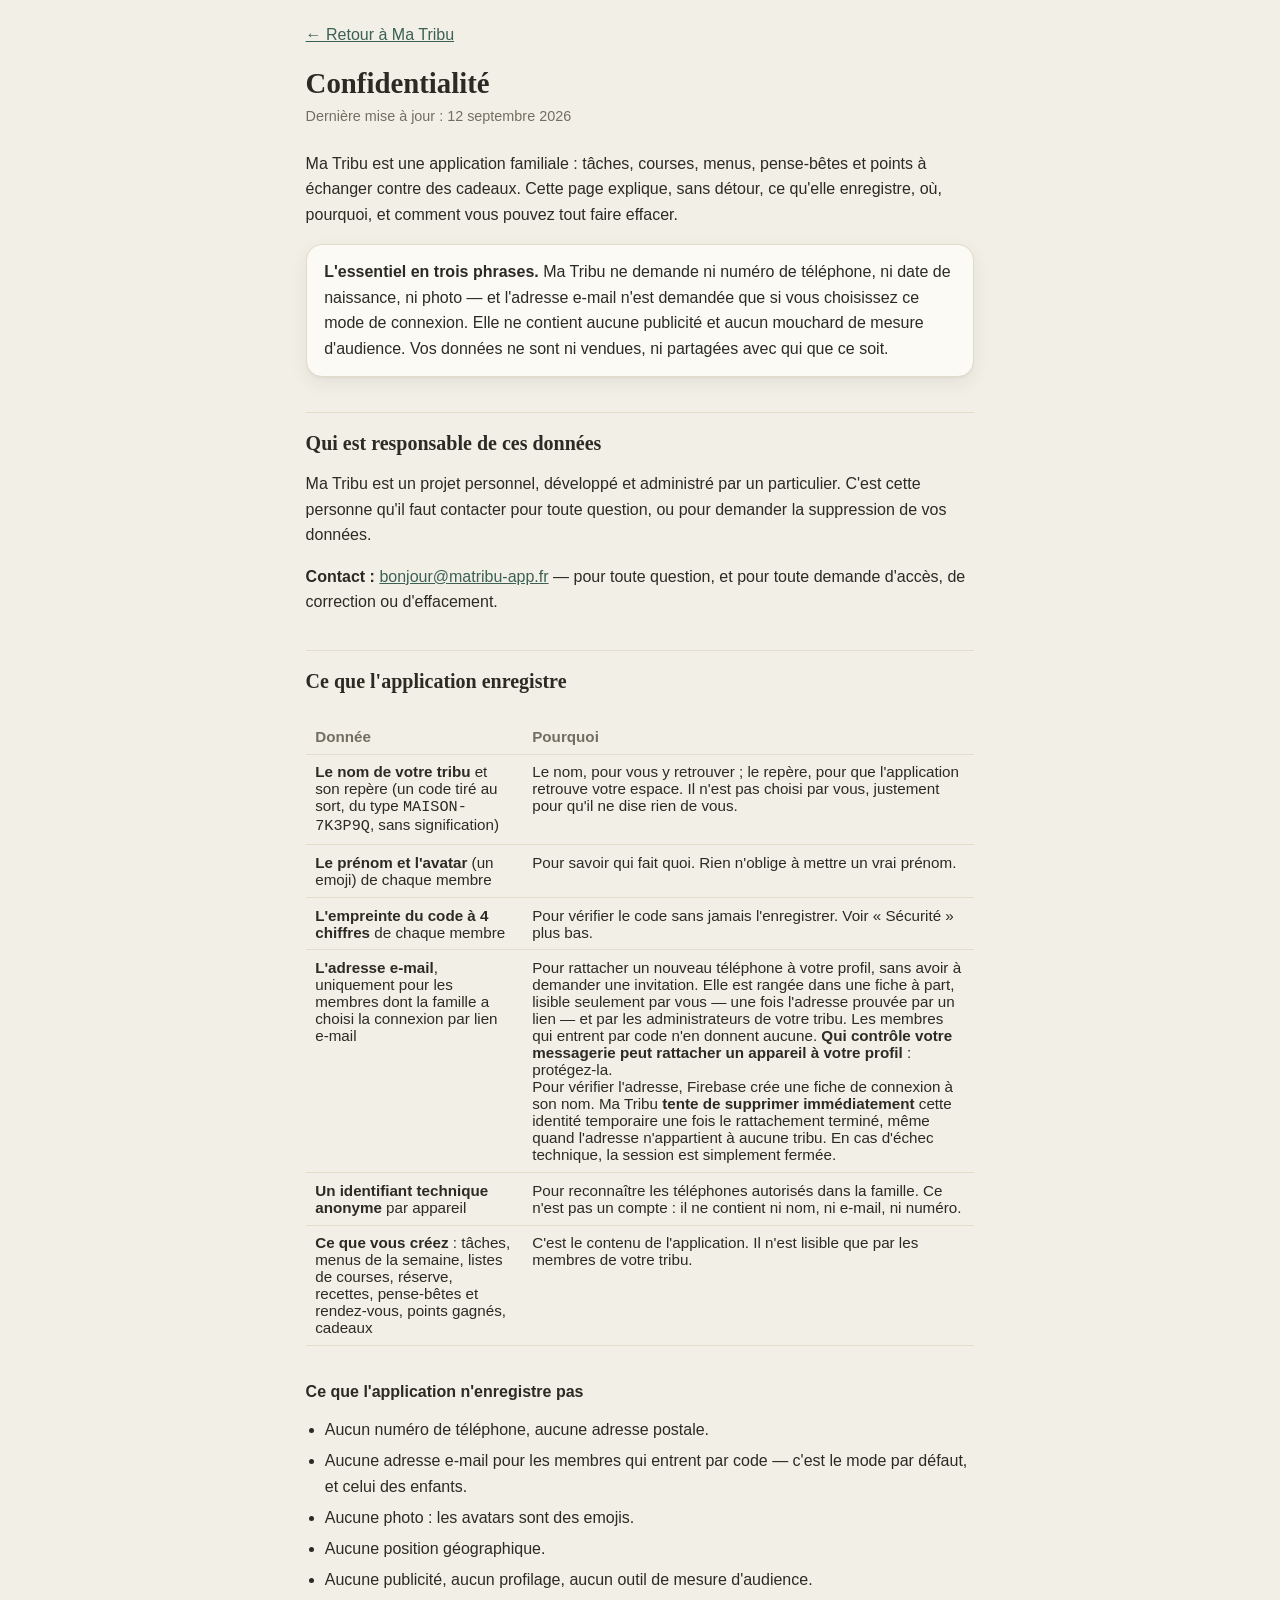
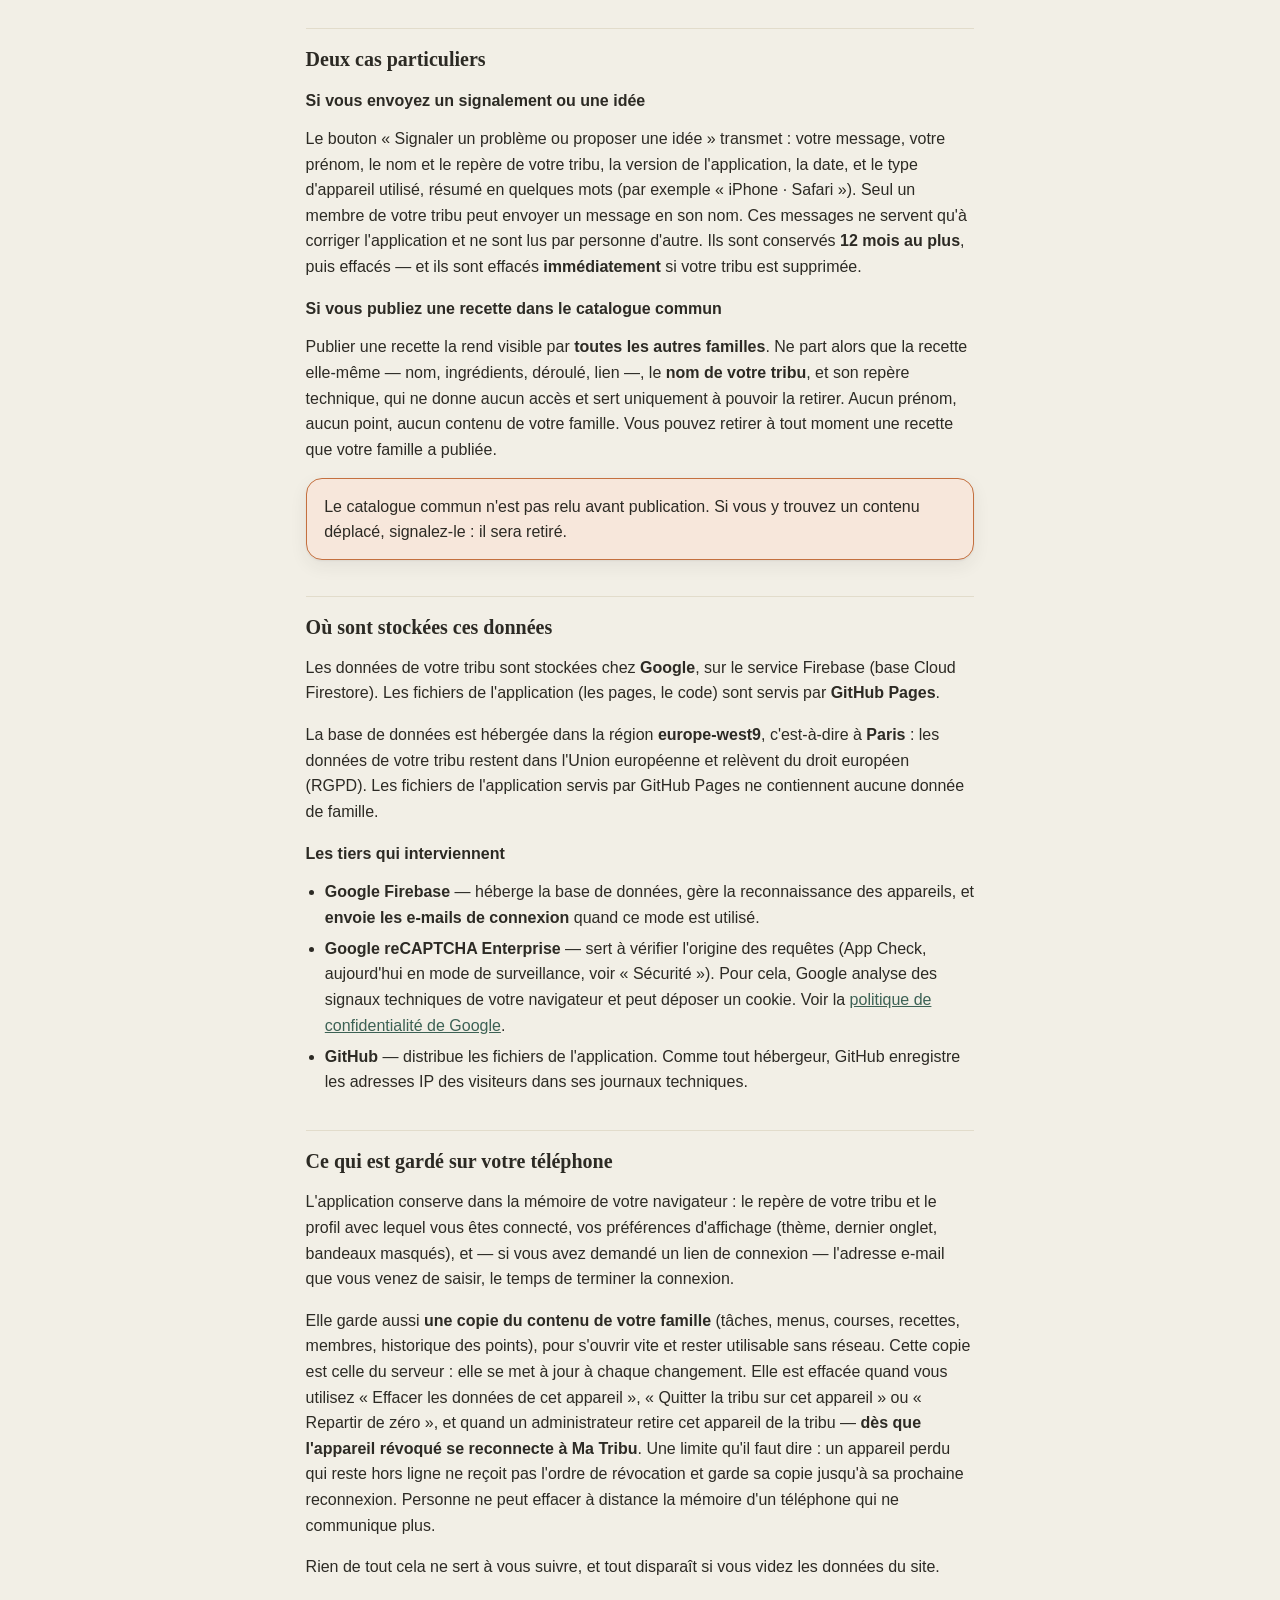
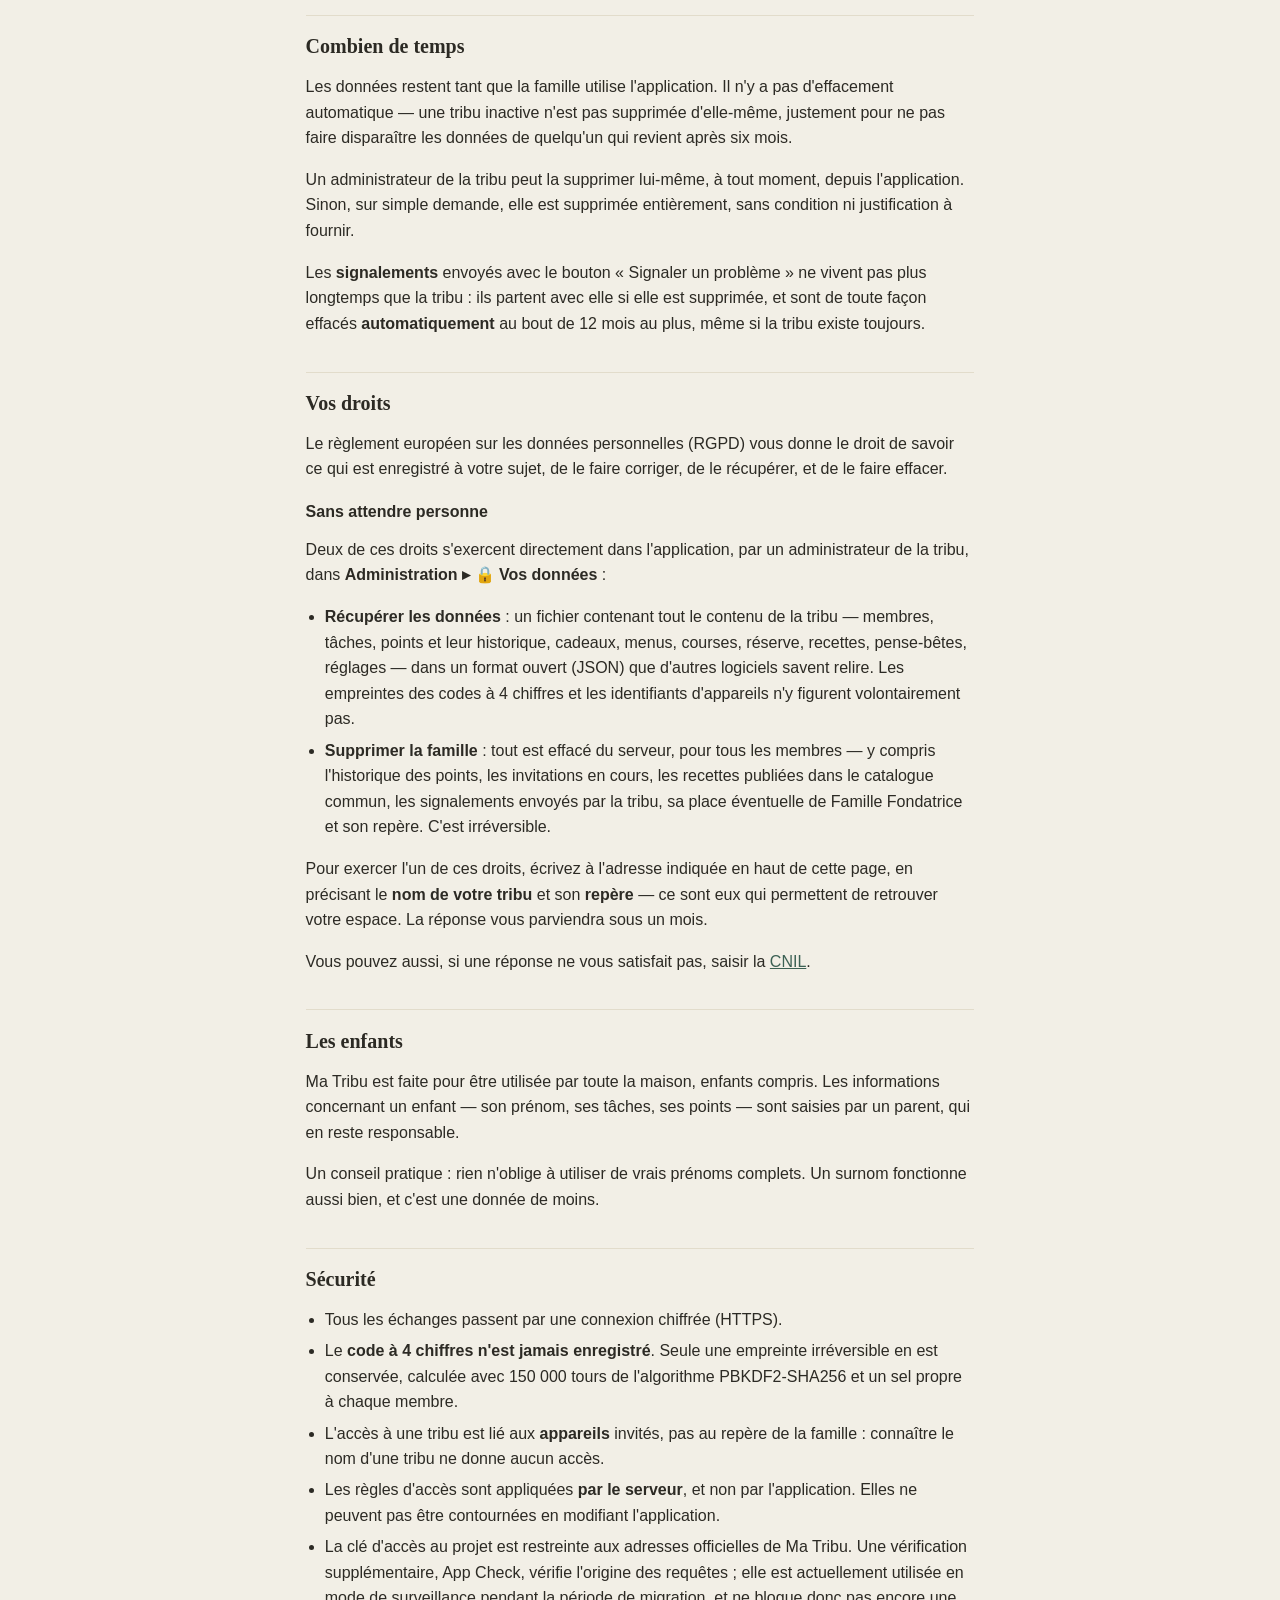
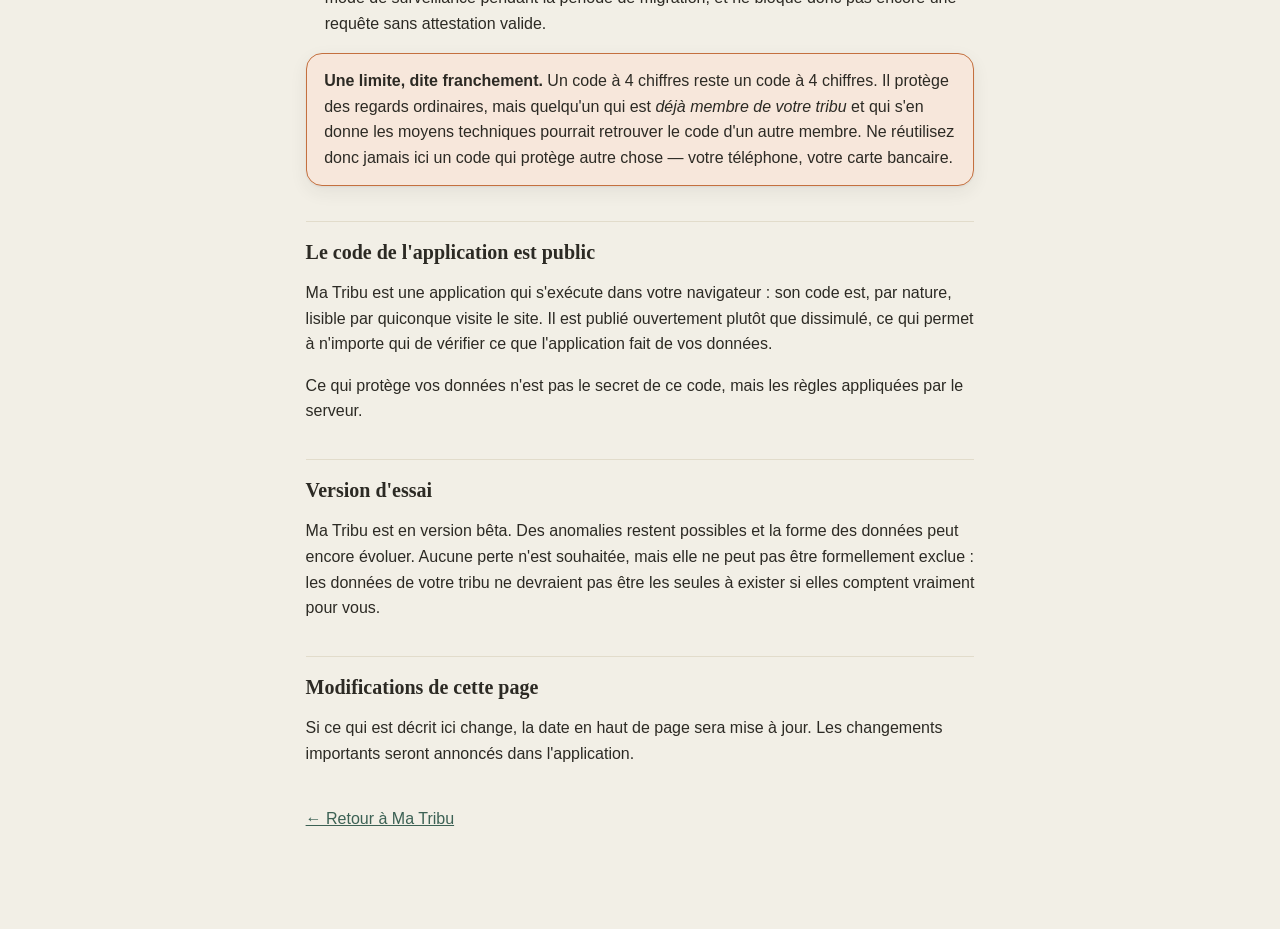
==== commit cda91914: "Add files via upload" ====
--- a/confidentialite.html
+++ b/confidentialite.html
@@ -132,8 +132,10 @@
       donnent aucune. <b>Qui contrôle votre messagerie peut rattacher un
       appareil à votre profil</b> : protégez-la.<br>
       Pour vérifier l'adresse, Firebase crée une fiche de connexion à son nom.
-      L'application la <b>supprime aussitôt</b> le rattachement terminé, même
-      quand l'adresse n'appartient à aucune tribu.</td>
+      Ma Tribu <b>tente de supprimer immédiatement</b> cette identité
+      temporaire une fois le rattachement terminé, même quand l'adresse
+      n'appartient à aucune tribu. En cas d'échec technique, la session est
+      simplement fermée.</td>
     </tr>
     <tr>
       <td><b>Un identifiant technique anonyme</b> par appareil</td>
@@ -202,8 +204,9 @@
   <li><b>Google Firebase</b> — héberge la base de données, gère la
   reconnaissance des appareils, et <b>envoie les e-mails de connexion</b>
   quand ce mode est utilisé.</li>
-  <li><b>Google reCAPTCHA Enterprise</b> — vérifie que les requêtes viennent
-  bien de l'application et non d'une copie. Pour cela, Google analyse des
+  <li><b>Google reCAPTCHA Enterprise</b> — sert à vérifier l'origine des
+  requêtes (App Check, aujourd'hui en mode de surveillance, voir « Sécurité »).
+  Pour cela, Google analyse des
   signaux techniques de votre navigateur et peut déposer un cookie. Voir la
   <a href="https://policies.google.com/privacy" target="_blank" rel="noopener">politique
   de confidentialité de Google</a>.</li>
@@ -225,7 +228,10 @@
 se met à jour à chaque changement. Elle est effacée quand vous utilisez
 « Effacer les données de cet appareil », « Quitter la tribu sur cet appareil »
 ou « Repartir de zéro », et quand un administrateur retire cet appareil de la
-tribu — dès l'ouverture suivante.</p>
+tribu — <b>dès que l'appareil révoqué se reconnecte à Ma Tribu</b>. Une limite
+qu'il faut dire : un appareil perdu qui reste hors ligne ne reçoit pas l'ordre
+de révocation et garde sa copie jusqu'à sa prochaine reconnexion. Personne ne
+peut effacer à distance la mémoire d'un téléphone qui ne communique plus.</p>
 <p>Rien de tout cela ne sert à vous suivre, et tout disparaît si vous videz les
 données du site.</p>
 
@@ -292,8 +298,10 @@
   l'application. Elles ne peuvent pas être contournées en modifiant
   l'application.</li>
   <li>La clé d'accès au projet est restreinte aux adresses officielles de Ma
-  Tribu, et une vérification supplémentaire (App Check) contrôle que les
-  requêtes viennent bien du site.</li>
+  Tribu. Une vérification supplémentaire, App Check, vérifie l'origine des
+  requêtes ; elle est actuellement utilisée en mode de surveillance pendant la
+  période de migration, et ne bloque donc pas encore une requête sans
+  attestation valide.</li>
 </ul>
 
 <div class="encadre attention">
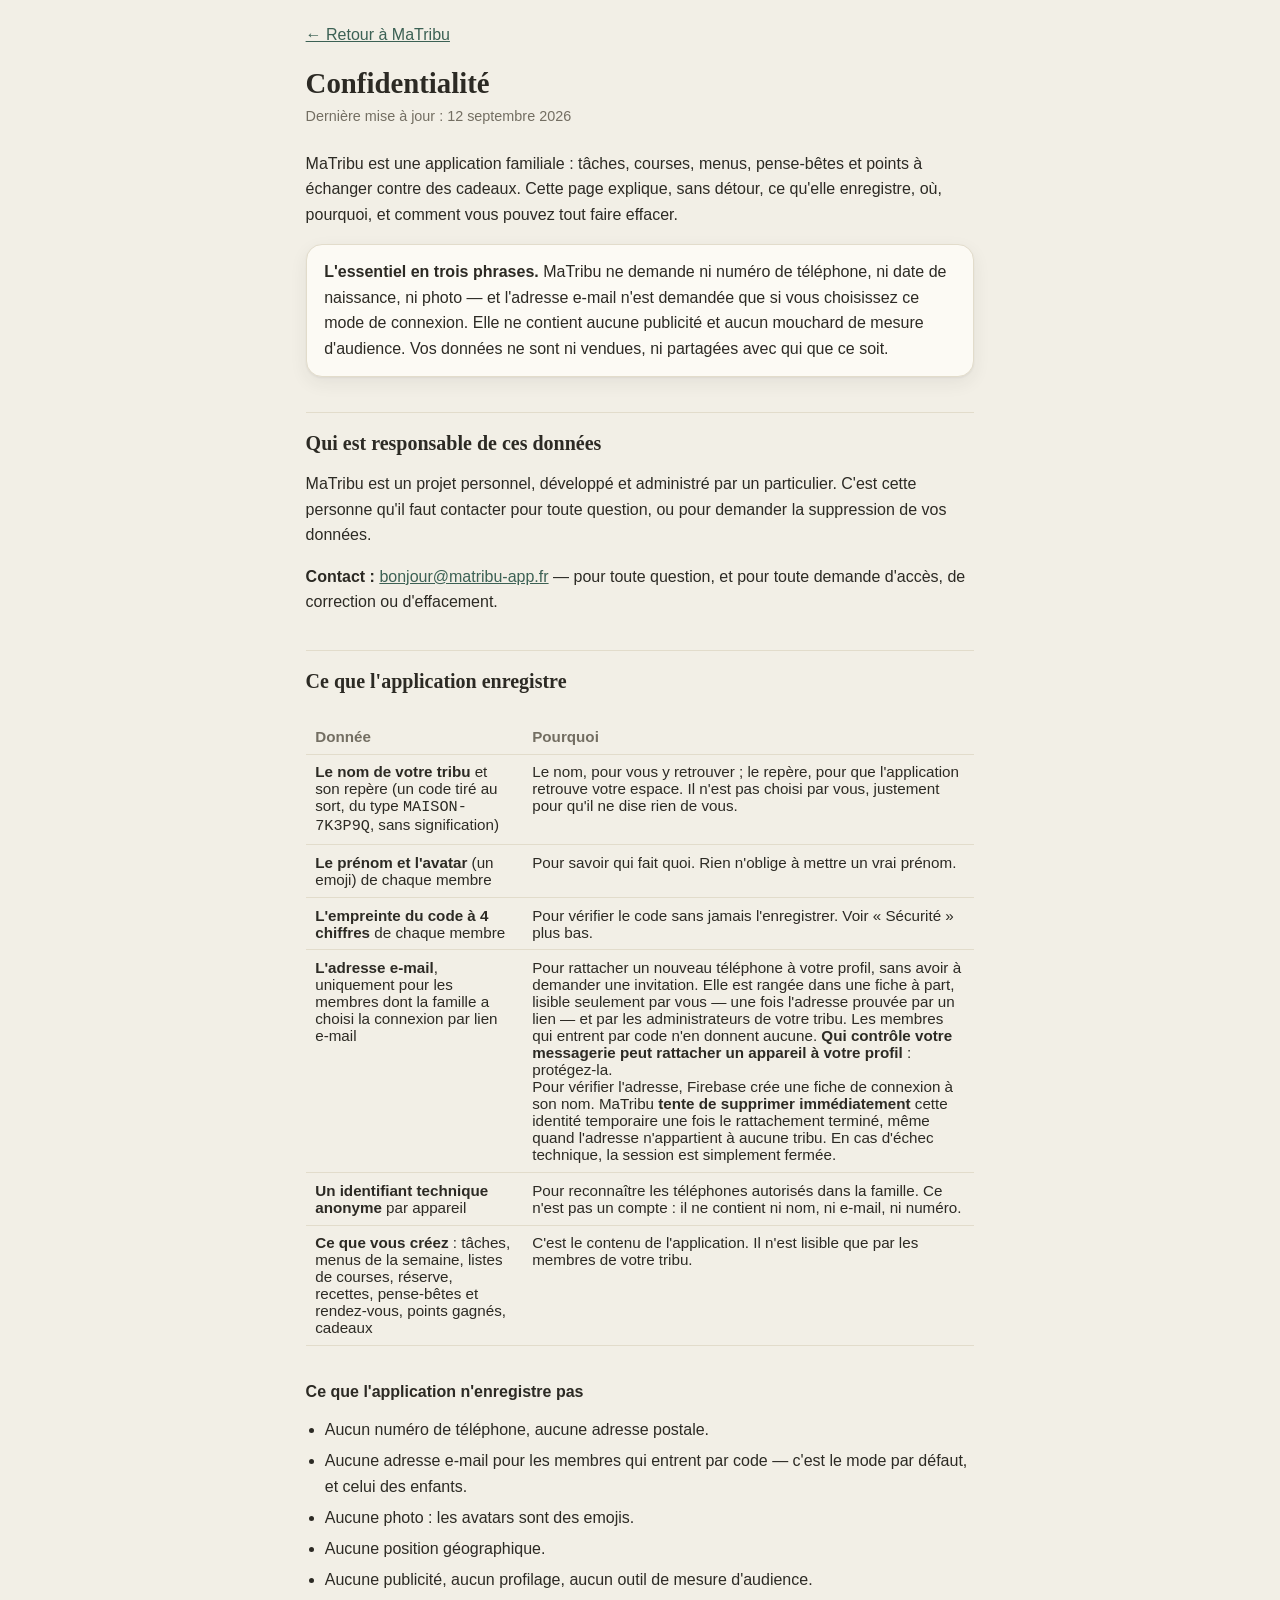
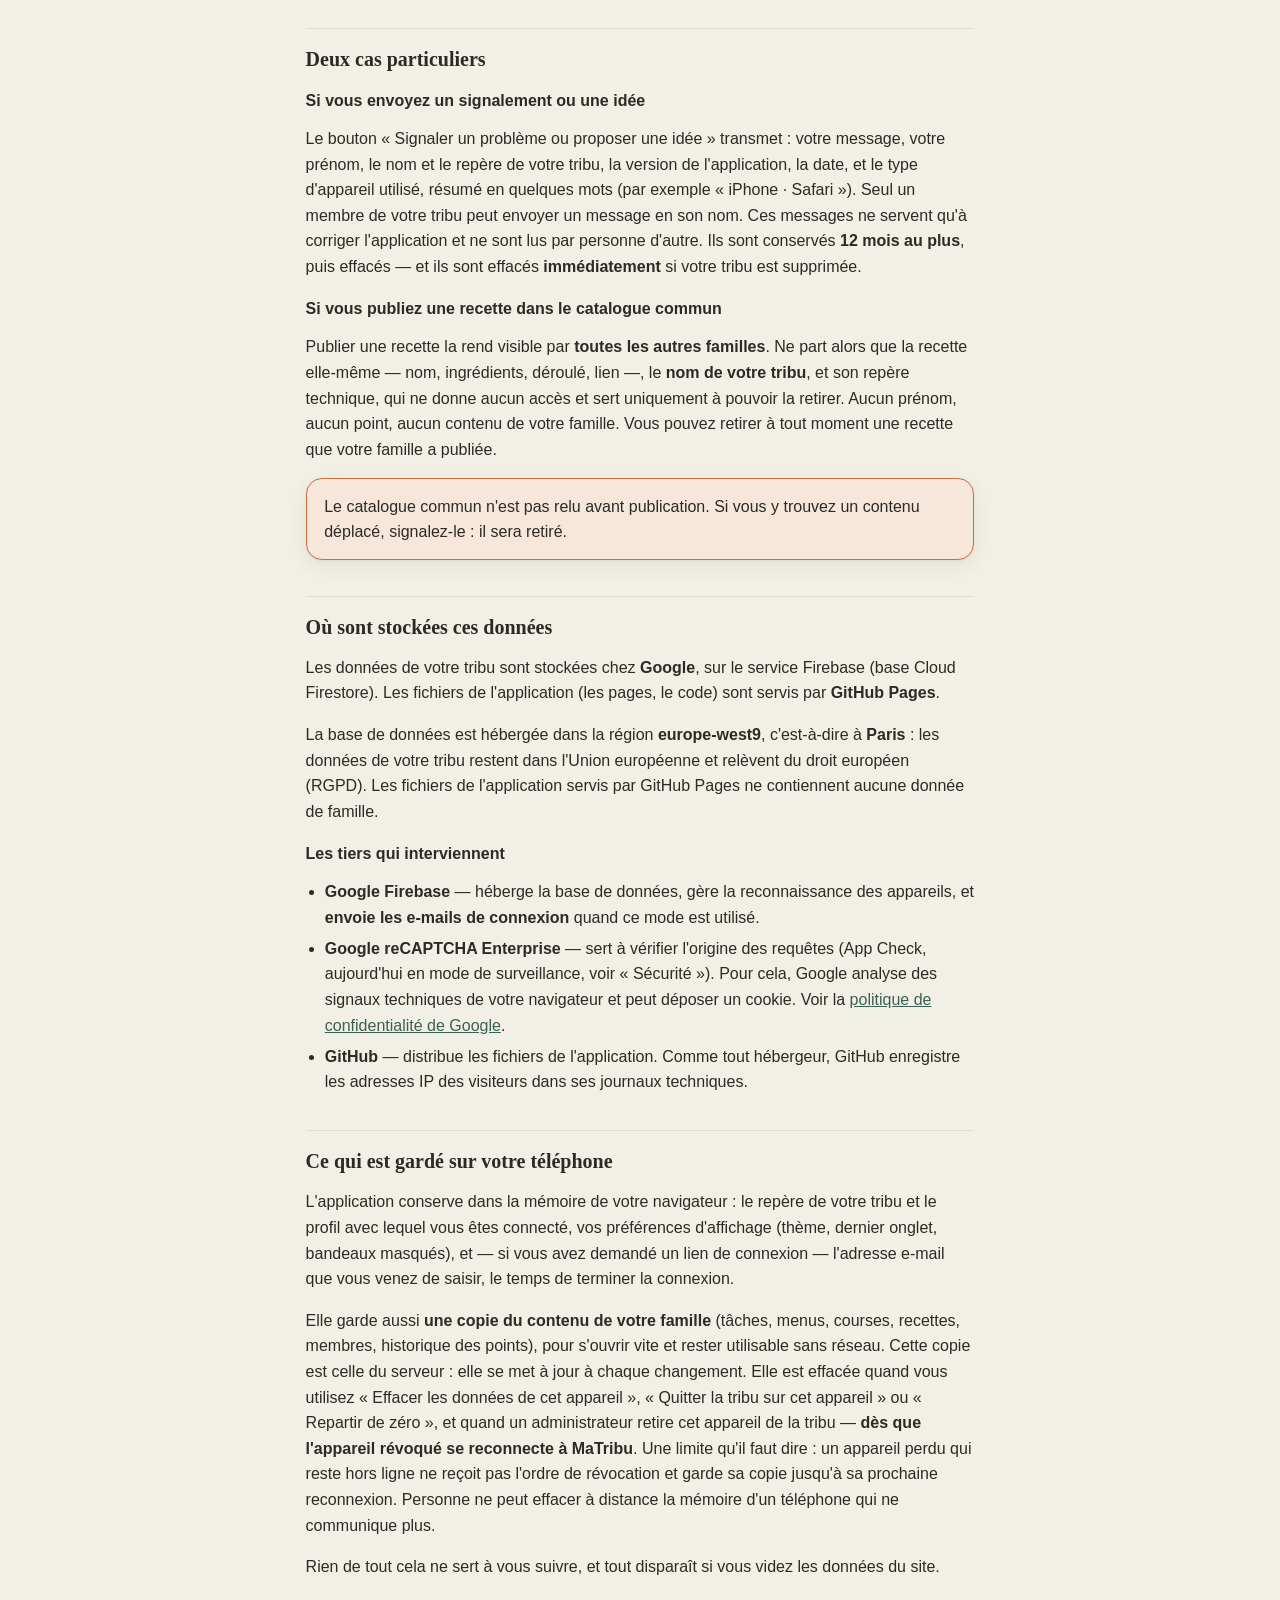
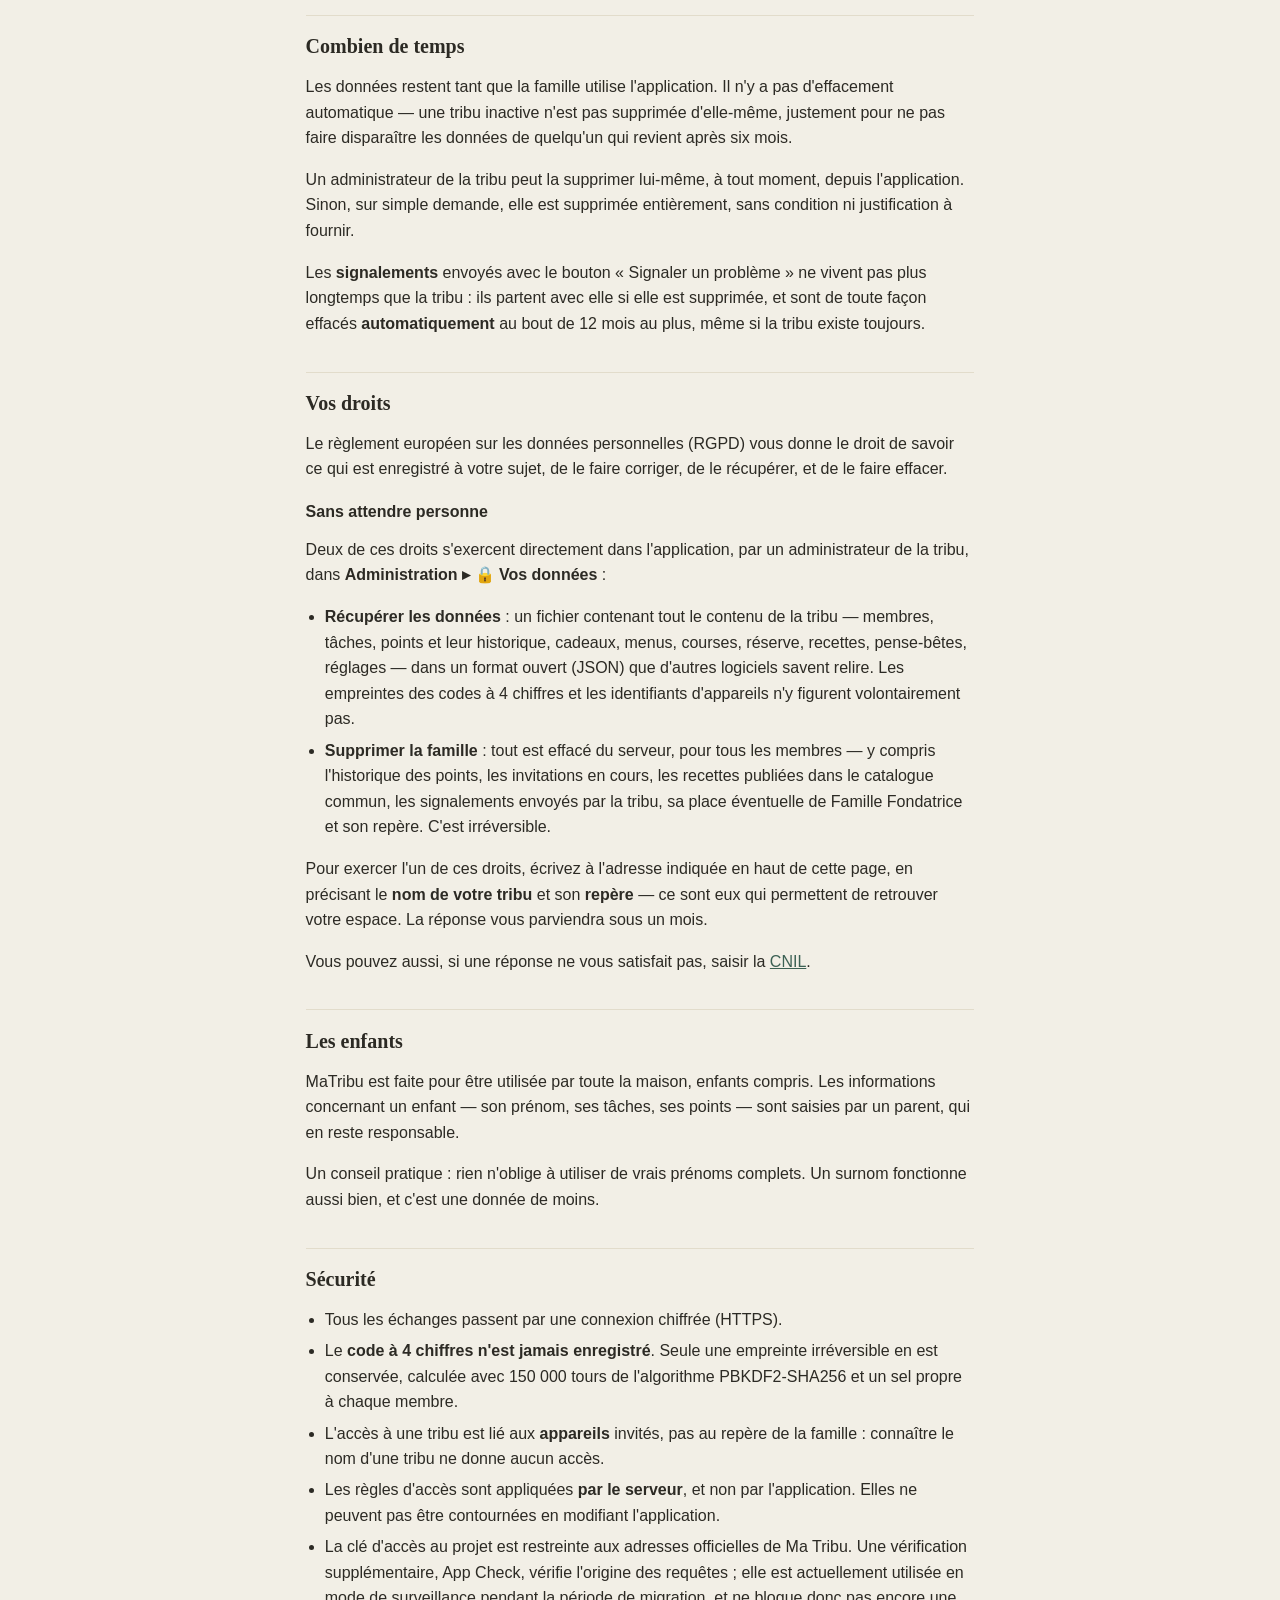
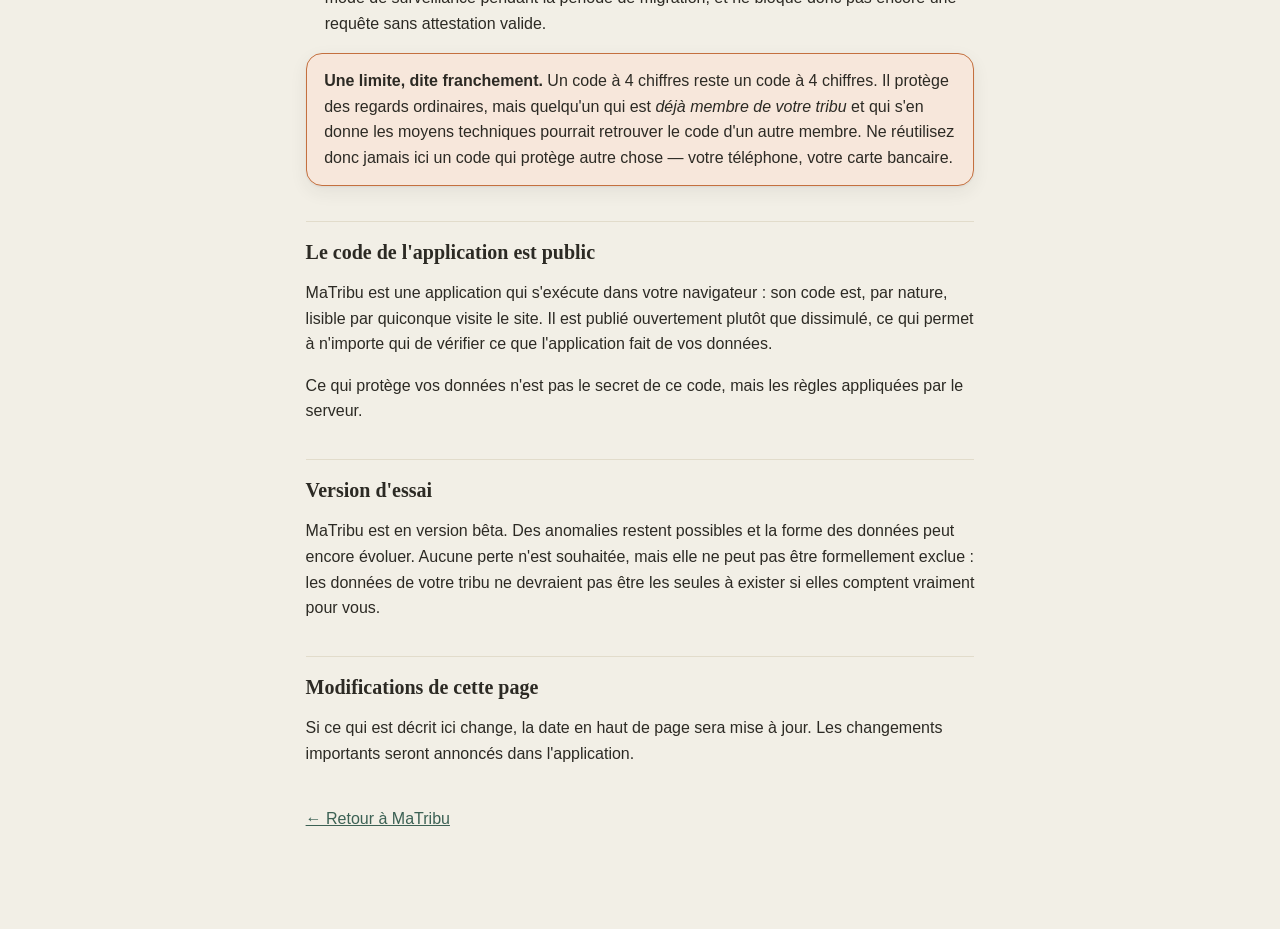
==== commit 08b0d507: "Add files via upload" ====
--- a/confidentialite.html
+++ b/confidentialite.html
@@ -3,8 +3,11 @@
 <head>
 <meta charset="utf-8">
 <meta name="viewport" content="width=device-width, initial-scale=1, viewport-fit=cover">
-<title>Confidentialité — Ma Tribu</title>
-<meta name="description" content="Ce que Ma Tribu collecte, où c'est stocké, et comment obtenir la suppression de vos données.">
+<!-- CSP (en service depuis la 0.51) : une page de texte, sans aucun script. Elle n'a le droit
+     de charger que sa feuille de style et son icone ; tout le reste est refuse. -->
+<meta http-equiv="Content-Security-Policy" content="default-src 'none'; style-src 'self' 'unsafe-inline'; img-src 'self'; base-uri 'none'; form-action 'none'">
+<title>Confidentialité — MaTribu</title>
+<meta name="description" content="Ce que MaTribu collecte, où c'est stocké, et comment obtenir la suppression de vos données.">
 <meta name="theme-color" content="#4E7A6A">
 <meta name="robots" content="index, follow">
 <link rel="icon" href="icon-192.png">
@@ -71,17 +74,17 @@
 <body>
 <main class="page-texte">
 
-<a class="retour" href="./">← Retour à Ma Tribu</a>
+<a class="retour" href="./">← Retour à MaTribu</a>
 
 <h1>Confidentialité</h1>
 <p class="date-maj">Dernière mise à jour : 12 septembre 2026</p>
 
-<p>Ma Tribu est une application familiale : tâches, courses, menus, pense-bêtes
+<p>MaTribu est une application familiale : tâches, courses, menus, pense-bêtes
 et points à échanger contre des cadeaux. Cette page explique, sans détour, ce
 qu'elle enregistre, où, pourquoi, et comment vous pouvez tout faire effacer.</p>
 
 <div class="encadre">
-  <p style="margin:0"><b>L'essentiel en trois phrases.</b> Ma Tribu ne demande
+  <p style="margin:0"><b>L'essentiel en trois phrases.</b> MaTribu ne demande
   ni numéro de téléphone, ni date de naissance, ni photo — et l'adresse e-mail
   n'est demandée que si vous choisissez ce mode de connexion. Elle ne contient
   aucune publicité et aucun mouchard de mesure d'audience. Vos données ne sont
@@ -90,7 +93,7 @@
 
 <h2>Qui est responsable de ces données</h2>
 
-<p>Ma Tribu est un projet personnel, développé et administré par un particulier.
+<p>MaTribu est un projet personnel, développé et administré par un particulier.
 C'est cette personne qu'il faut contacter pour toute question, ou pour demander
 la suppression de vos données.</p>
 
@@ -132,7 +135,7 @@
       donnent aucune. <b>Qui contrôle votre messagerie peut rattacher un
       appareil à votre profil</b> : protégez-la.<br>
       Pour vérifier l'adresse, Firebase crée une fiche de connexion à son nom.
-      Ma Tribu <b>tente de supprimer immédiatement</b> cette identité
+      MaTribu <b>tente de supprimer immédiatement</b> cette identité
       temporaire une fois le rattachement terminé, même quand l'adresse
       n'appartient à aucune tribu. En cas d'échec technique, la session est
       simplement fermée.</td>
@@ -198,6 +201,7 @@
 à <b>Paris</b> : les données de votre tribu restent dans l'Union européenne et
 relèvent du droit européen (RGPD). Les fichiers de l'application servis par
 GitHub Pages ne contiennent aucune donnée de famille.</p>
+
 
 <h3>Les tiers qui interviennent</h3>
 <ul>
@@ -228,7 +232,7 @@
 se met à jour à chaque changement. Elle est effacée quand vous utilisez
 « Effacer les données de cet appareil », « Quitter la tribu sur cet appareil »
 ou « Repartir de zéro », et quand un administrateur retire cet appareil de la
-tribu — <b>dès que l'appareil révoqué se reconnecte à Ma Tribu</b>. Une limite
+tribu — <b>dès que l'appareil révoqué se reconnecte à MaTribu</b>. Une limite
 qu'il faut dire : un appareil perdu qui reste hors ligne ne reçoit pas l'ordre
 de révocation et garde sa copie jusqu'à sa prochaine reconnexion. Personne ne
 peut effacer à distance la mémoire d'un téléphone qui ne communique plus.</p>
@@ -279,7 +283,7 @@
 
 <h2>Les enfants</h2>
 
-<p>Ma Tribu est faite pour être utilisée par toute la maison, enfants compris.
+<p>MaTribu est faite pour être utilisée par toute la maison, enfants compris.
 Les informations concernant un enfant — son prénom, ses tâches, ses points —
 sont saisies par un parent, qui en reste responsable.</p>
 <p>Un conseil pratique : rien n'oblige à utiliser de vrais prénoms complets.
@@ -315,7 +319,7 @@
 
 <h2>Le code de l'application est public</h2>
 
-<p>Ma Tribu est une application qui s'exécute dans votre navigateur : son code
+<p>MaTribu est une application qui s'exécute dans votre navigateur : son code
 est, par nature, lisible par quiconque visite le site. Il est publié ouvertement
 plutôt que dissimulé, ce qui permet à n'importe qui de vérifier ce que
 l'application fait de vos données.</p>
@@ -324,7 +328,7 @@
 
 <h2>Version d'essai</h2>
 
-<p>Ma Tribu est en version bêta. Des anomalies restent possibles et la forme des
+<p>MaTribu est en version bêta. Des anomalies restent possibles et la forme des
 données peut encore évoluer. Aucune perte n'est souhaitée, mais elle ne peut pas
 être formellement exclue : les données de votre tribu ne devraient pas être les
 seules à exister si elles comptent vraiment pour vous.</p>
@@ -334,7 +338,7 @@
 <p>Si ce qui est décrit ici change, la date en haut de page sera mise à jour.
 Les changements importants seront annoncés dans l'application.</p>
 
-<p style="margin-top:2.5rem"><a class="retour" href="./">← Retour à Ma Tribu</a></p>
+<p style="margin-top:2.5rem"><a class="retour" href="./">← Retour à MaTribu</a></p>
 
 </main>
 </body>
--- a/styles.css
+++ b/styles.css
@@ -1,4 +1,4 @@
-/* Ma Tribu — feuille de style unique.
+/* MaTribu — feuille de style unique.
    Palette chaleureuse : creme + sauge + terracotta, mode sombre inclus. */
 
 :root{
@@ -222,6 +222,14 @@
 .topbar-titre{flex:1;min-width:0;text-align:left;background:none;border:none;padding:0;}
 .topbar-titre b{display:block;font-family:var(--font-display);font-size:1.1rem;line-height:1.2;}
 .topbar-titre span{display:block;font-size:.75rem;color:var(--ink-muted);}
+/* L'icône « Quoi de neuf », entre le titre et les points (16/09/2026). */
+.topbar-actu{
+  position:relative;flex:none;
+  width:38px;height:38px;border-radius:999px;
+  display:flex;align-items:center;justify-content:center;
+  background:var(--surface);border:1px solid var(--border);
+  font-size:1.05rem;line-height:1;
+}
 .pastille-points{
   display:flex;align-items:center;gap:.3rem;
   background:var(--gold-soft);color:var(--gold);
@@ -248,6 +256,44 @@
 .sous-titre h3{
   margin:0;font-size:.75rem;letter-spacing:.09em;text-transform:uppercase;
   color:var(--ink-muted);font-weight:700;
+}
+/* Un complément replié, à déplier sur place (16/09/2026) : « + 3 autres à
+   valider » sur l'accueil, « produits du placard déjà en réserve » dans les
+   ingrédients de la semaine. */
+/* « Quoi de neuf » (16/09/2026) : le mot de la saison, puis les nouveautés.
+   La carte de saison est le seul endroit un peu festif de l'application —
+   c'est voulu : elle ne s'affiche que quatre fois par an. */
+.carte-saison{
+  background:linear-gradient(165deg,var(--accent-soft),var(--surface) 72%);
+  border:1px solid var(--border);border-radius:var(--radius);
+  padding:1.1rem 1rem 1.2rem;text-align:center;
+}
+.carte-saison .saison-emoji{font-size:2.6rem;line-height:1.15}
+.carte-saison h3{margin:.2rem 0 .9rem}
+.carte-saison .aide{margin:.6rem 0 .4rem}
+.puces{display:flex;flex-wrap:wrap;gap:.35rem;justify-content:center}
+.puce-saison{
+  background:var(--surface);border:1px solid var(--border);border-radius:999px;
+  padding:.2rem .65rem;font-size:.85rem;
+}
+.puces.fane .puce-saison{opacity:.5}
+.actu{border-top:1px solid var(--border);padding:1rem 0}
+.actu:first-of-type{border-top:0}
+.actu-tete{display:flex;align-items:center;gap:.5rem;margin-bottom:.35rem}
+.actu-tete small{color:var(--ink-muted)}
+.actu h4{margin:0 0 .5rem}
+.actu ul{margin:0;padding-left:1.1rem}
+.actu li{margin:.45rem 0;line-height:1.55}
+
+/* Les blocs repliables. .legende-sante est la légende des icônes santé du
+   cahier de recettes : sans cette ligne elle s'affichait en texte ordinaire,
+   sans couleur ni main au survol (relevé le 16/09/2026). */
+details.repli,
+details.legende-sante{margin-top:.5rem}
+details.repli > summary,
+details.legende-sante > summary{
+  cursor:pointer;color:var(--accent-strong);font-weight:600;font-size:.85rem;
+  padding:.4rem 0;
 }
 
 .carte{
@@ -288,8 +334,8 @@
 /* un bouton qui ne porte qu'une icône : pas de cadre, il s'efface derrière le texte */
 .btn.icone{
   background:transparent;border-color:transparent;
-  padding:.3rem .25rem;min-width:32px;min-height:32px;font-size:.92rem;
-  opacity:.62;
+  padding:.25rem 0;min-width:30px;min-height:30px;font-size:.82rem;
+  opacity:.6;
 }
 .btn.icone:active{background:var(--surface-2);opacity:1;}
 .btn:disabled{opacity:.42;pointer-events:none;}
@@ -299,6 +345,50 @@
 }
 .rangee-btn{display:flex;gap:.5rem;}
 .rangee-btn .btn{flex:1;}
+
+/* La carte « ajouter », en tête de liste. Elle remplace le ＋ flottant là où
+   celui-ci recouvrait les boutons des lignes (16/09/2026) : le carré vert
+   arrondi garde exactement l'allure du ＋, il descend simplement dans la
+   page. Même fond, même bordure et même ombre que les cartes de liste :
+   elle se pose au-dessus des plats sans faire tache. */
+.ajouter-carte{
+  display:flex;align-items:center;gap:.7rem;width:100%;text-align:left;
+  padding:.6rem .7rem;margin-bottom:.7rem;
+  background:var(--surface);
+  border:1px solid var(--border);border-radius:var(--radius);
+  box-shadow:var(--shadow);cursor:pointer;
+  transition:transform .12s ease, box-shadow .18s ease;
+}
+.ajouter-carte > .rond{
+  flex:0 0 auto;width:38px;height:38px;border-radius:13px;
+  background:var(--accent);color:var(--accent-ink);
+  display:flex;align-items:center;justify-content:center;
+  font-size:1.25rem;line-height:1;
+}
+.ajouter-carte > .txt{display:flex;flex-direction:column;gap:.1rem;min-width:0;}
+.ajouter-carte > .txt b{font-size:.92rem;font-weight:700;color:var(--ink);}
+.ajouter-carte > .txt small{font-size:.76rem;color:var(--ink-muted);}
+button.ajouter-carte:active{transform:scale(.99);box-shadow:var(--shadow-lg);}
+/* La même carte, mais avec un champ : courses et réserve, où l'on tape un
+   ou plusieurs articles d'un coup. Le carré vert ＋ est ici le bouton qui
+   valide — la touche Entrée du clavier marche aussi. Le champ perd son
+   cadre : c'est la carte qui en tient lieu. */
+/* Mêmes marges intérieures que la carte à texte : le carré vert tombe alors
+   exactement au même endroit d'un écran à l'autre, et les deux cartes ont
+   la même hauteur. */
+.ajouter-carte.saisie{padding:.6rem .7rem;gap:.7rem;margin-bottom:.4rem;}
+.ajouter-carte.saisie > .rond{border:none;cursor:pointer;}
+.ajouter-carte.saisie > .rond:active{filter:brightness(.92);}
+/* Le champ vient sous le titre, à la place du texte d'aide des autres
+   cartes : même carré vert, même titre, même hauteur — seule la deuxième
+   ligne se tape au lieu de se lire. */
+.ajouter-carte.saisie > .txt{flex:1;}
+.ajouter-carte.saisie input[type=text]{
+  width:100%;
+  background:transparent;border:none;box-shadow:none;
+  padding:.05rem 0 0;font-size:.86rem;color:var(--ink);
+}
+.ajouter-carte.saisie input[type=text]:focus{outline:none;box-shadow:none;}
 
 .fab{
   position:fixed;
@@ -406,6 +496,25 @@
   background:var(--surface);color:var(--accent-strong);
   box-shadow:var(--shadow);
 }
+/* Sur les écrans les plus étroits (320 px, iPhone SE), « 📝 Pense-bêtes »
+   se faisait couper de huit pixels : text-overflow:ellipsis ne s'applique
+   pas au texte d'un conteneur inline-flex, le mot était donc tranché net,
+   sans même les points de suspension. On resserre plutôt le texte pour
+   qu'il tienne en entier (16/09/2026). */
+@media (max-width:360px){
+  .segments button{font-size:.76rem;padding:.44rem .22rem;gap:.2rem;}
+}
+
+/* Le petit rang d'étiquettes. Jusqu'au 16/09/2026 il n'était mis en forme
+   que dans une ligne de liste (.ligne-corps .etiquettes, plus bas). Ailleurs
+   — la fiche d'une recette — les étiquettes se touchaient, et « centrer »
+   n'avait aucun effet faute de rangée souple. */
+.etiquettes{display:flex;flex-wrap:wrap;gap:.3rem;}
+/* Les macronutriments d'une recette (option du 18/09/2026) : quatre chiffres
+   côte à côte, le nombre en gras, son nom dessous. */
+.macros{display:grid;grid-template-columns:repeat(4,minmax(0,1fr));gap:.4rem;text-align:center;}
+.macros b{display:block;font-size:1.05rem;font-weight:700;color:var(--ink);}
+.macros small{display:block;font-size:.72rem;color:var(--ink-muted);}
 
 .etiquette{
   display:inline-flex;align-items:center;gap:.25rem;
@@ -433,13 +542,15 @@
    place. Les zones tactiles restent a 32 px au minimum. */
 .ligne{
   display:flex;align-items:center;gap:.55rem;
-  padding:.5rem 0;border-top:1px solid var(--border);
-}
-.ligne > .btn + .btn{margin-left:-.3rem;}
+  padding:.36rem 0;border-top:1px solid var(--border);
+}
+/* Seconde passe (14/09/2026) : la premiere (-.3rem) ne se voyait pas sur
+   telephone. Les boutons se touchent : 32 px chacun, 0 px entre eux. */
+.ligne > .btn + .btn{margin-left:-.55rem;}   /* exactement 0 px entre eux : au-dela ils se chevauchent et un clic au bord part sur le voisin — supprimer au lieu de modifier (14/09/2026) */
 .ligne:first-child{border-top:none;}
 .ligne-corps{flex:1;min-width:0;}
 .ligne-corps b{display:block;font-size:.93rem;font-weight:600;line-height:1.3;}
-.ligne-corps small{display:block;color:var(--ink-muted);font-size:.77rem;margin-top:.1rem;line-height:1.3;}
+.ligne-corps small{display:block;color:var(--ink-muted);font-size:.74rem;margin-top:0;line-height:1.25;}
 .ligne-corps .etiquettes{display:flex;flex-wrap:wrap;gap:.3rem;margin-top:.3rem;}
 .ligne.fait .ligne-corps b{text-decoration:line-through;color:var(--ink-muted);}
 
@@ -492,6 +603,12 @@
   min-width:17px;height:17px;padding:0 .25rem;border-radius:999px;
   background:var(--warm);color:#fff;font-size:.62rem;line-height:17px;font-weight:700;
 }
+/* En mode sombre, le terracotta s'éclaircit : un chiffre blanc dessus tombait
+   à 2,5 de contraste (mesuré le 15/09/2026). Chiffre foncé à la place. */
+@media (prefers-color-scheme: dark){
+  :root:not([data-theme="light"]) .nav .pastille{color:#1d140e;}
+}
+:root[data-theme="dark"] .nav .pastille{color:#1d140e;}
 
 /* ---------- Présentation de bienvenue (carrousel) ---------- */
 .carrousel{
@@ -555,6 +672,13 @@
   max-width:88vw;text-align:center;
 }
 .toast.on{opacity:1;transform:translate(-50%,0);}
+/* Une feuille ouverte : le message passe EN HAUT de l'écran. En bas, il se
+   posait sur les champs et les boutons de la feuille — « Choisissez un code »
+   cachait justement le champ du code (15/09/2026). */
+body.feuille-ouverte .toast{
+  top:calc(14px + env(safe-area-inset-top));bottom:auto;transform:translate(-50%,-20px);
+}
+body.feuille-ouverte .toast.on{transform:translate(-50%,0);}
 
 /* ---------- Ecran de connexion ---------- */
 .connexion{
@@ -799,12 +923,56 @@
 .jour-affiche-repas{display:contents;}
 .jour-affiche-repas span{font-size:.85rem;line-height:1.35;}
 
+/* ---------- la liste de courses, à afficher ou à imprimer ---------- */
+.liste-papier h3{
+  font-size:.7rem;font-weight:700;letter-spacing:.09em;text-transform:uppercase;
+  color:var(--ink-muted);margin:1.1rem 0 .1rem;
+}
+.liste-papier h3:first-of-type{margin-top:.3rem;}
+.ligne-papier{
+  display:flex;align-items:baseline;gap:.65rem;
+  padding:.36rem .2rem;border-top:1px solid var(--border);
+}
+/* la case se coche au crayon, dans les rayons */
+.ligne-papier .case{
+  flex:0 0 auto;width:13px;height:13px;border:1.5px solid var(--ink-muted);
+  border-radius:3px;align-self:center;
+}
+.ligne-papier .nom{flex:1;font-size:.92rem;}
+.ligne-papier .qte{font-size:.8rem;color:var(--ink-muted);white-space:nowrap;}
+
 @media print{
-  .topbar, .nav, .fab, .sans-impression, #ecran-app > main { display:none !important; }
+  /* `#ecran-app` EN ENTIER, et pas seulement son `main` : le cadre porte
+     min-height:100dvh, et même vide il occupait une page complète — d'où
+     une première feuille blanche (signalé le 17/09/2026). Ce qui s'imprime,
+     `#feuille`, est en dehors de ce cadre. */
+  #ecran-app, #ecran-connexion,
+  .topbar, .nav, .fab, .sans-impression, .toast { display:none !important; }
   #voile{position:static;background:none;display:block !important;}
   #feuille{position:static;max-height:none;box-shadow:none;border-radius:0;overflow:visible;}
   .feuille-poignee{display:none;}
   body{background:#fff;color:#000;}
+
+  /* ENCRE NOIRE SUR PAPIER BLANC, quel que soit le thème (17/09/2026).
+     En thème sombre, le texte de la feuille est clair — et comme les
+     navigateurs n'impriment pas les fonds par défaut, la page sortait
+     presque vide. Tout est donc remis en noir, fonds et ombres retirés.
+     Les règles qui suivent sont toutes accrochées à #feuille : sans cela
+     elles passeraient APRÈS `#feuille *` en priorité, et ne serviraient à
+     rien. */
+  #feuille, #feuille *{
+    background:transparent !important;color:#000 !important;
+    box-shadow:none !important;
+  }
+  #feuille .aide,
+  #feuille .liste-papier h3,
+  #feuille .ligne-papier .qte,
+  #feuille .entete-affiche{color:#444 !important;}
+  #feuille .carte,
+  #feuille .ligne-papier,
+  #feuille .jour-affiche{border-color:#c9c9c9 !important;}
+  #feuille .ligne-papier .case{border-color:#555 !important;}
+  #feuille .jour-affiche.aujourdhui{background:#f1f1f1 !important;}
 }
 
 /* ---------- sauts vers une section (admin, index des recettes) ----------
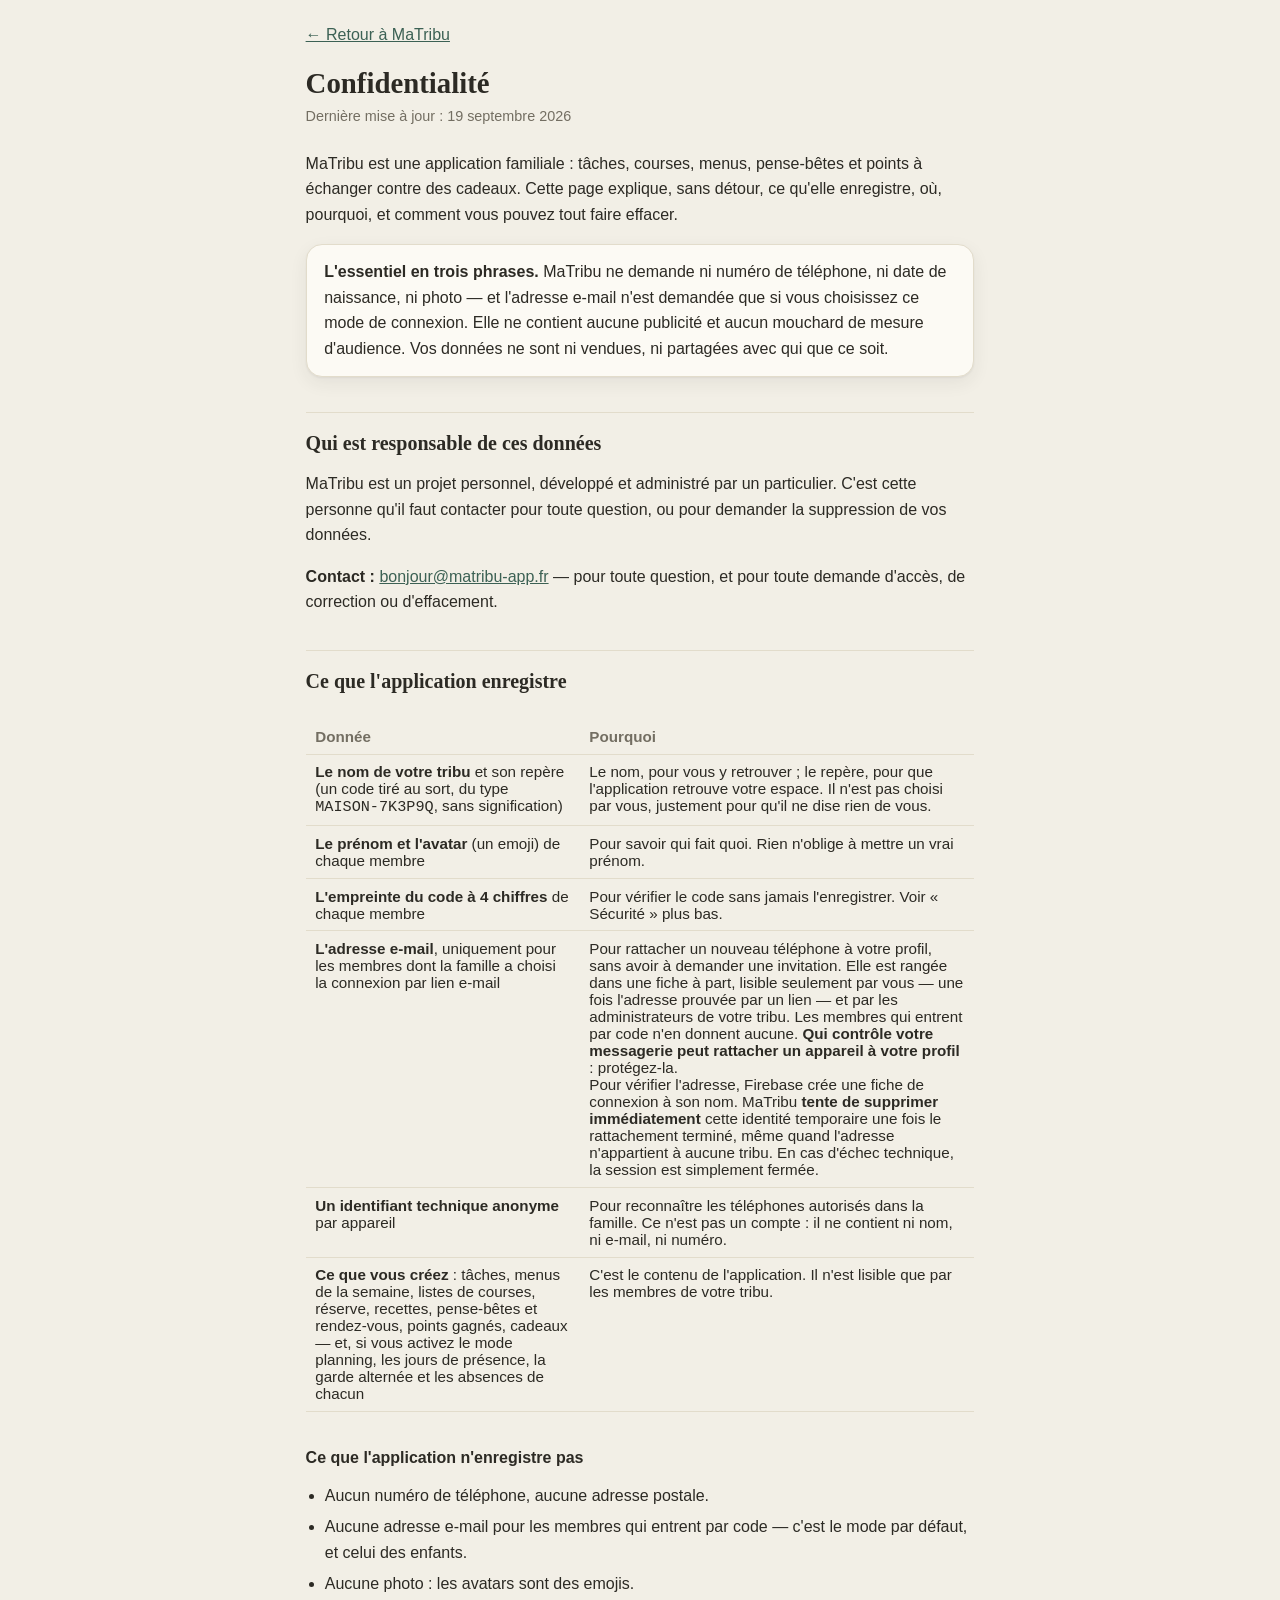
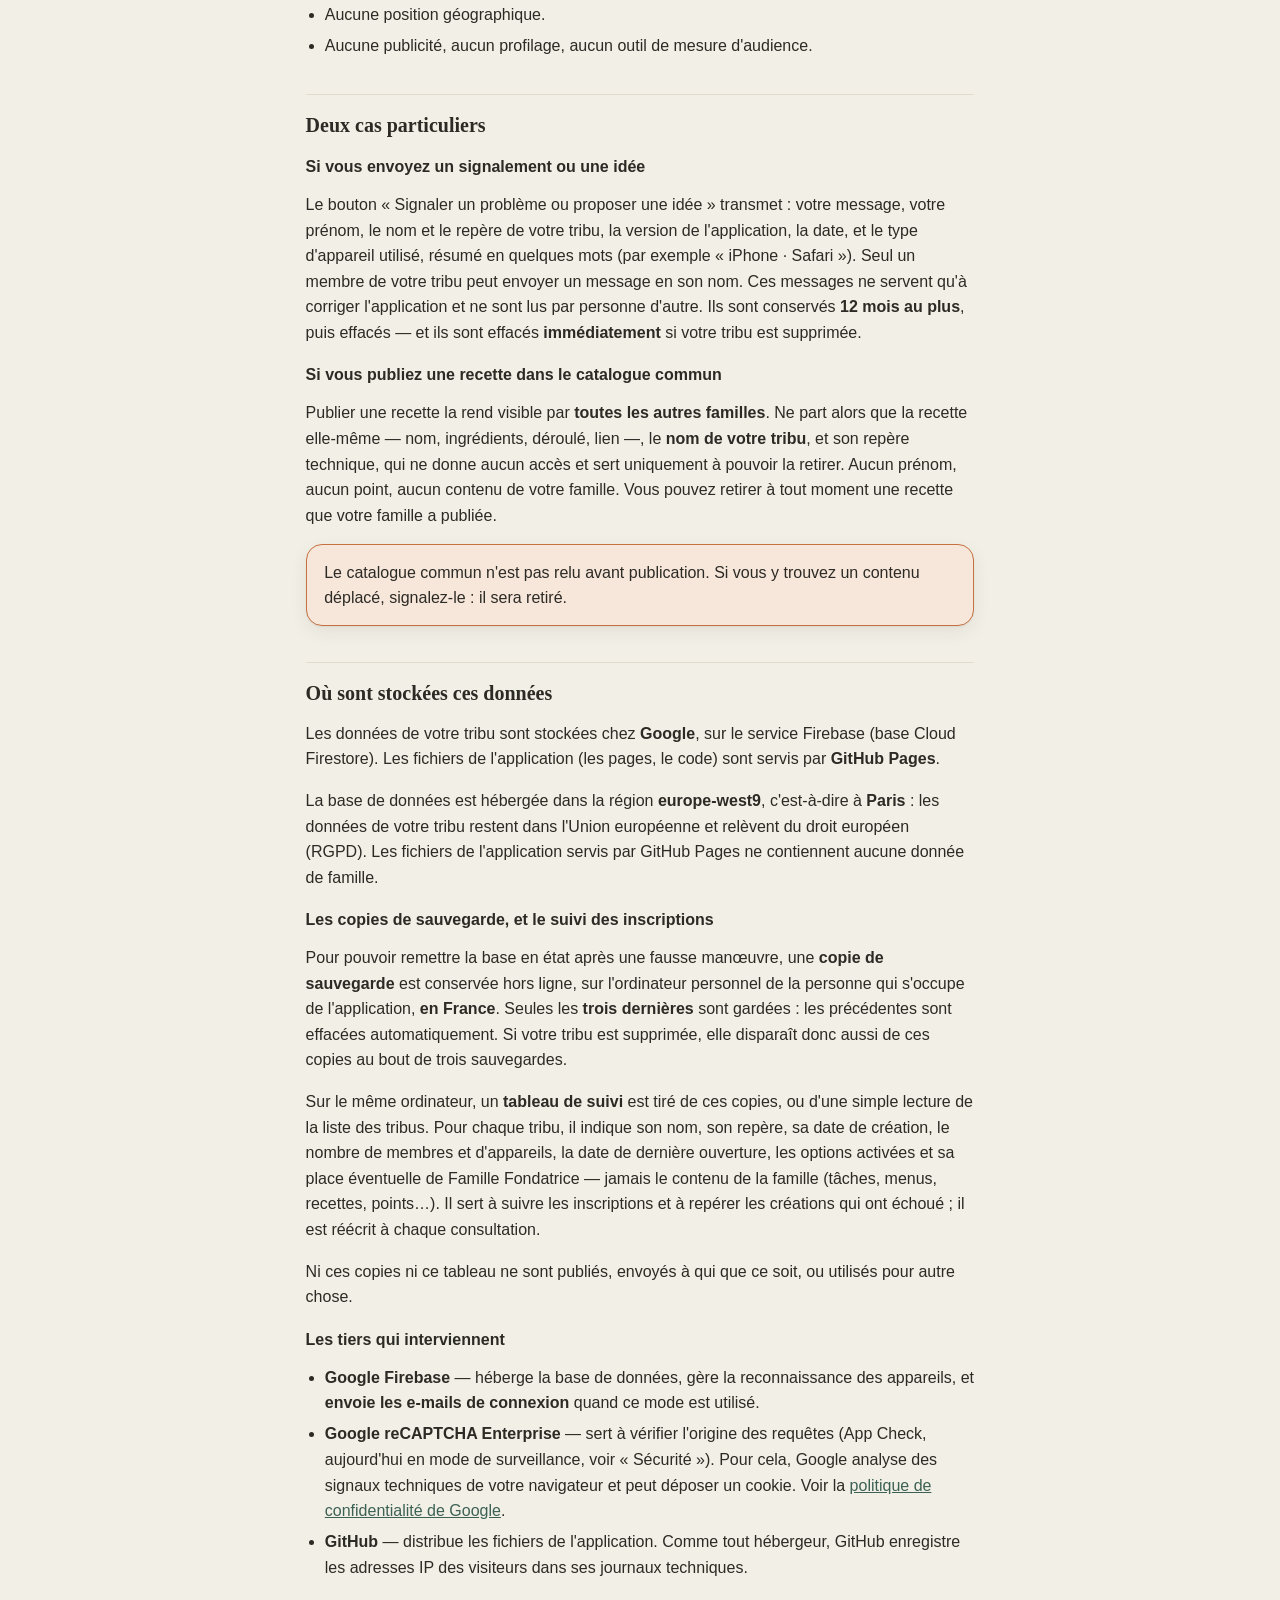
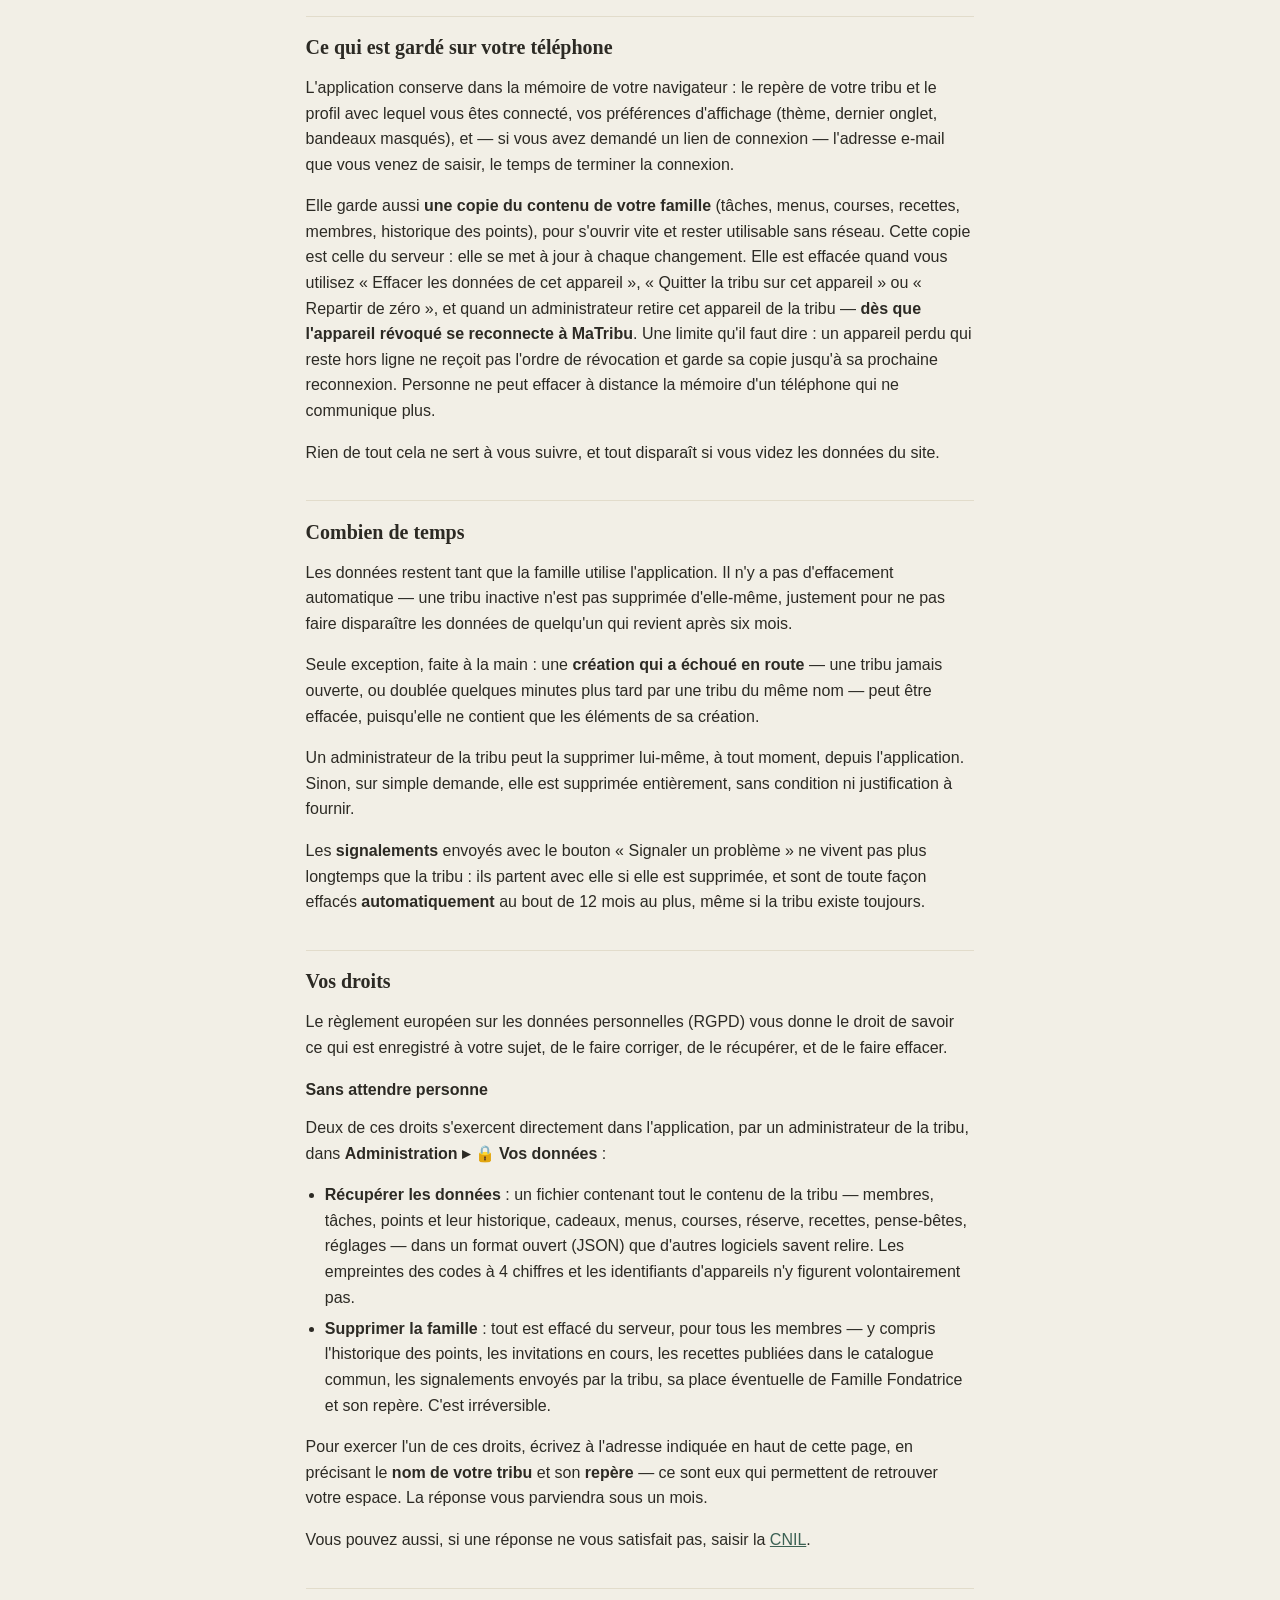
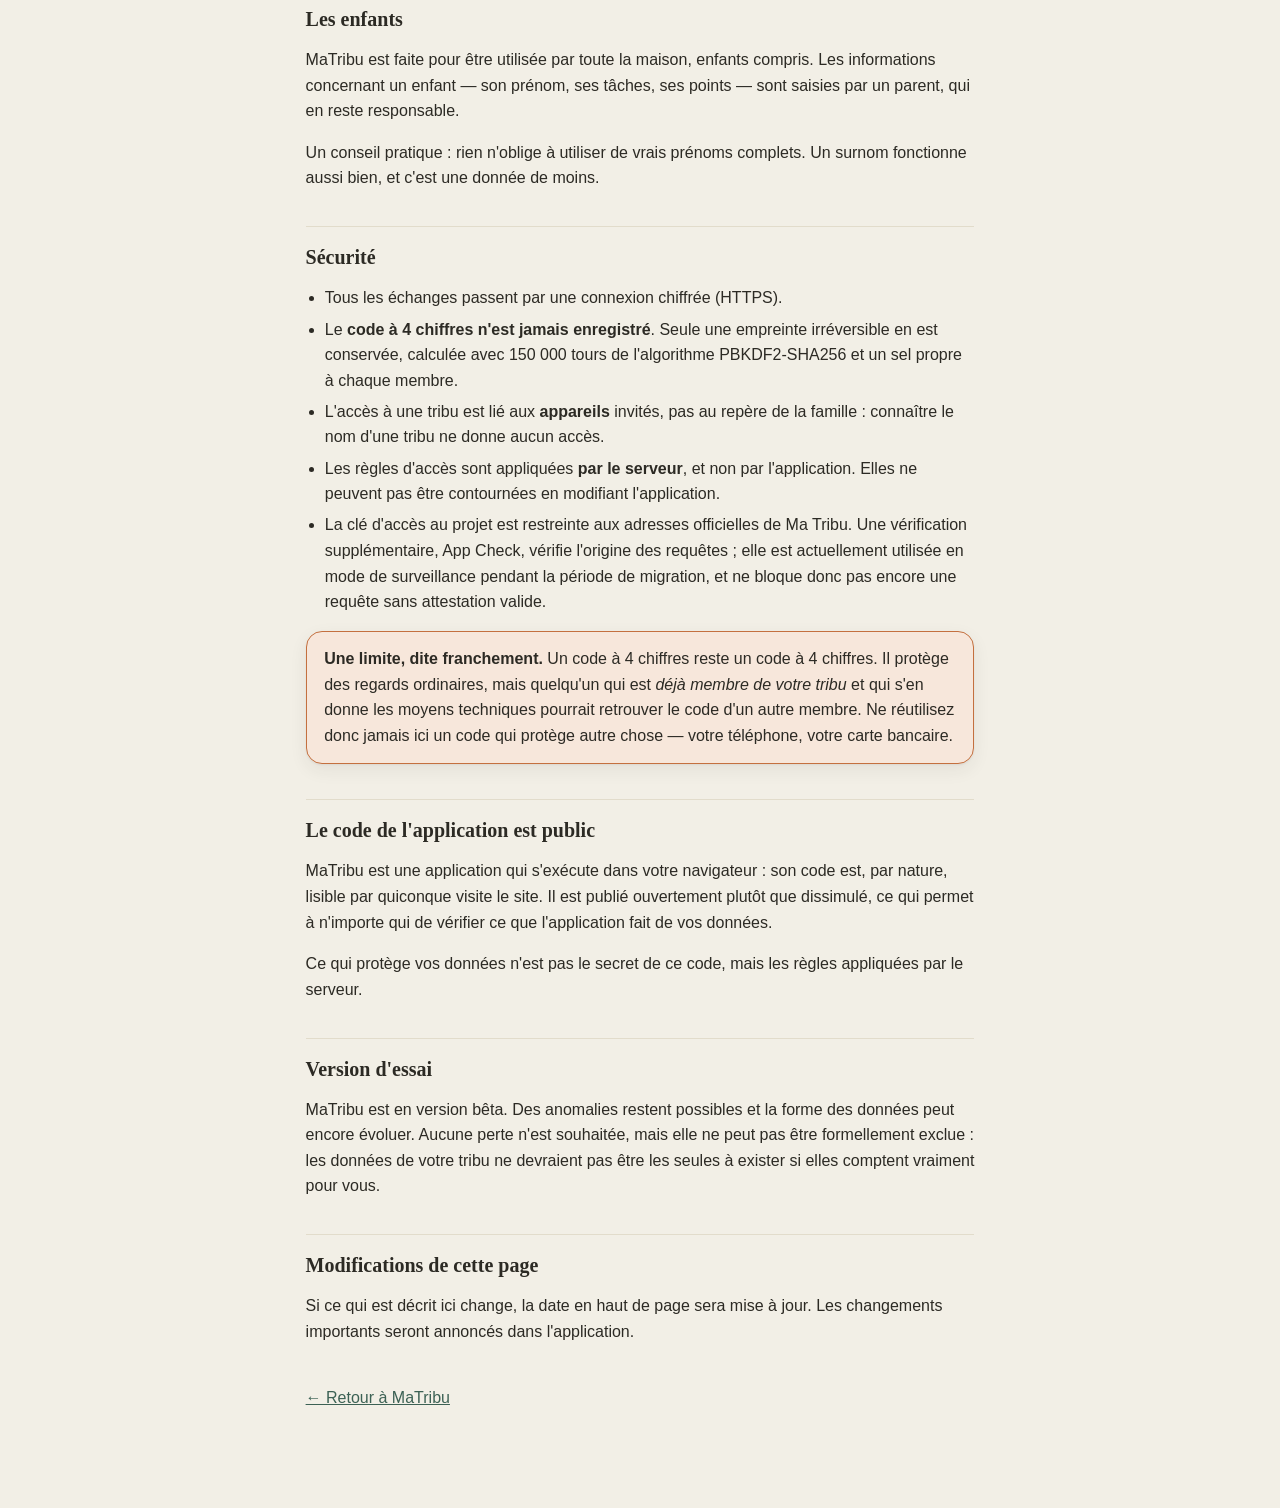
==== commit 9a93b1be: "Add files via upload" ====
--- a/confidentialite.html
+++ b/confidentialite.html
@@ -77,7 +77,7 @@
 <a class="retour" href="./">← Retour à MaTribu</a>
 
 <h1>Confidentialité</h1>
-<p class="date-maj">Dernière mise à jour : 12 septembre 2026</p>
+<p class="date-maj">Dernière mise à jour : 19 septembre 2026</p>
 
 <p>MaTribu est une application familiale : tâches, courses, menus, pense-bêtes
 et points à échanger contre des cadeaux. Cette page explique, sans détour, ce
@@ -148,7 +148,8 @@
     <tr>
       <td><b>Ce que vous créez</b> : tâches, menus de la semaine, listes de
       courses, réserve, recettes, pense-bêtes et rendez-vous, points gagnés,
-      cadeaux</td>
+      cadeaux — et, si vous activez le mode planning, les jours de présence,
+      la garde alternée et les absences de chacun</td>
       <td>C'est le contenu de l'application. Il n'est lisible que par les
       membres de votre tribu.</td>
     </tr>
@@ -202,6 +203,23 @@
 relèvent du droit européen (RGPD). Les fichiers de l'application servis par
 GitHub Pages ne contiennent aucune donnée de famille.</p>
 
+
+<h3>Les copies de sauvegarde, et le suivi des inscriptions</h3>
+<p>Pour pouvoir remettre la base en état après une fausse manœuvre, une
+<b>copie de sauvegarde</b> est conservée hors ligne, sur l'ordinateur
+personnel de la personne qui s'occupe de l'application, <b>en France</b>.
+Seules les <b>trois dernières</b> sont gardées : les précédentes sont
+effacées automatiquement. Si votre tribu est supprimée, elle disparaît donc
+aussi de ces copies au bout de trois sauvegardes.</p>
+<p>Sur le même ordinateur, un <b>tableau de suivi</b> est tiré de ces copies,
+ou d'une simple lecture de la liste des tribus. Pour chaque tribu, il indique
+son nom, son repère, sa date de création, le nombre de membres et
+d'appareils, la date de dernière ouverture, les options activées et sa place
+éventuelle de Famille Fondatrice — jamais le contenu de la famille (tâches,
+menus, recettes, points…). Il sert à suivre les inscriptions et à repérer les
+créations qui ont échoué ; il est réécrit à chaque consultation.</p>
+<p>Ni ces copies ni ce tableau ne sont publiés, envoyés à qui que ce soit, ou
+utilisés pour autre chose.</p>
 
 <h3>Les tiers qui interviennent</h3>
 <ul>
@@ -245,6 +263,10 @@
 d'effacement automatique — une tribu inactive n'est pas supprimée d'elle-même,
 justement pour ne pas faire disparaître les données de quelqu'un qui revient
 après six mois.</p>
+<p>Seule exception, faite à la main : une <b>création qui a échoué en
+route</b> — une tribu jamais ouverte, ou doublée quelques minutes plus tard
+par une tribu du même nom — peut être effacée, puisqu'elle ne contient que
+les éléments de sa création.</p>
 <p>Un administrateur de la tribu peut la supprimer lui-même, à tout moment,
 depuis l'application. Sinon, sur simple demande, elle est supprimée
 entièrement, sans condition ni justification à fournir.</p>
--- a/styles.css
+++ b/styles.css
@@ -420,6 +420,17 @@
   box-shadow:0 0 0 3px var(--accent-soft);
 }
 textarea{min-height:80px;resize:vertical;}
+/* Date et heure (19/09/2026) : sur iPhone, ces champs gardaient une largeur
+   « naturelle » qui ne rétrécit pas. Côte à côte dans un rappel, l'heure
+   débordait à droite de l'écran (383 px sur 375, mesuré) — et le sélecteur
+   d'heure, accroché à elle, avec. Apparence neutralisée : ils deviennent
+   souples ; min-height leur garde la hauteur des autres champs même vides. */
+input[type=date],input[type=time]{
+  -webkit-appearance:none;appearance:none;display:block;
+  min-width:0;max-width:100%;min-height:2.75rem;
+}
+input[type=date]::-webkit-date-and-time-value,
+input[type=time]::-webkit-date-and-time-value{text-align:left;}
 .duo{display:flex;gap:.6rem;}
 .duo > *{flex:1;min-width:0;}
 
@@ -975,6 +986,41 @@
   #feuille .jour-affiche.aujourdhui{background:#f1f1f1 !important;}
 }
 
+/* ---------- Les post-it du frigo (19/09/2026) ----------
+   De vrais post-it : des carrés de couleur au texte foncé, quel que soit le
+   thème de l'appli. Sur le papier, deux par ligne, sans ombre ni biais, et
+   leurs couleurs gardées (print-color-adjust) : sans cela, la règle
+   « encre noire sur papier blanc » plus haut les effacerait. */
+.postits{display:grid;grid-template-columns:repeat(auto-fill,minmax(210px,1fr));gap:14px;}
+.postit{
+  background:var(--postit,#fff1a8);color:#33291c;
+  padding:12px 13px 14px;border-radius:3px;
+  box-shadow:0 10px 14px -10px rgba(0,0,0,.45);
+  transform:rotate(-.8deg);break-inside:avoid;page-break-inside:avoid;
+}
+.postit:nth-child(2n){transform:rotate(.7deg);}
+.postit:nth-child(3n){transform:rotate(-.3deg);}
+.postit-qui{font-family:var(--font-display);font-size:1.2rem;font-weight:700;margin-bottom:.4rem;}
+.postit-tache{padding:.32rem 0;border-top:1px dashed rgba(51,41,28,.28);}
+.postit-nom{font-weight:600;font-size:.9rem;line-height:1.3;}
+.postit-nom small{font-size:.72rem;opacity:.7;}
+.postit-cases{display:flex;flex-wrap:wrap;gap:.2rem .7rem;margin-top:.22rem;font-size:.8rem;}
+.postit .case{
+  display:inline-block;width:11px;height:11px;margin-right:4px;vertical-align:-1px;
+  border:1.5px solid rgba(51,41,28,.65);border-radius:2px;
+}
+.postit-total{margin-top:.5rem;font-size:.78rem;font-weight:700;opacity:.8;}
+@media print{
+  #feuille .postits{grid-template-columns:repeat(2,minmax(0,1fr));gap:12px;}
+  #feuille .postit{
+    background:var(--postit,#fff1a8) !important;
+    -webkit-print-color-adjust:exact;print-color-adjust:exact;
+    transform:none;border:1px solid rgba(0,0,0,.2);
+  }
+  #feuille .postit, #feuille .postit *{color:#33291c !important;}
+  #feuille .postit .case{border-color:rgba(51,41,28,.7) !important;}
+}
+
 /* ---------- sauts vers une section (admin, index des recettes) ----------
    La barre du haut est collante : un saut qui vise le haut de l'écran place
    la cible SOUS elle, et le titre disparaît — on croit avoir raté sa cible.
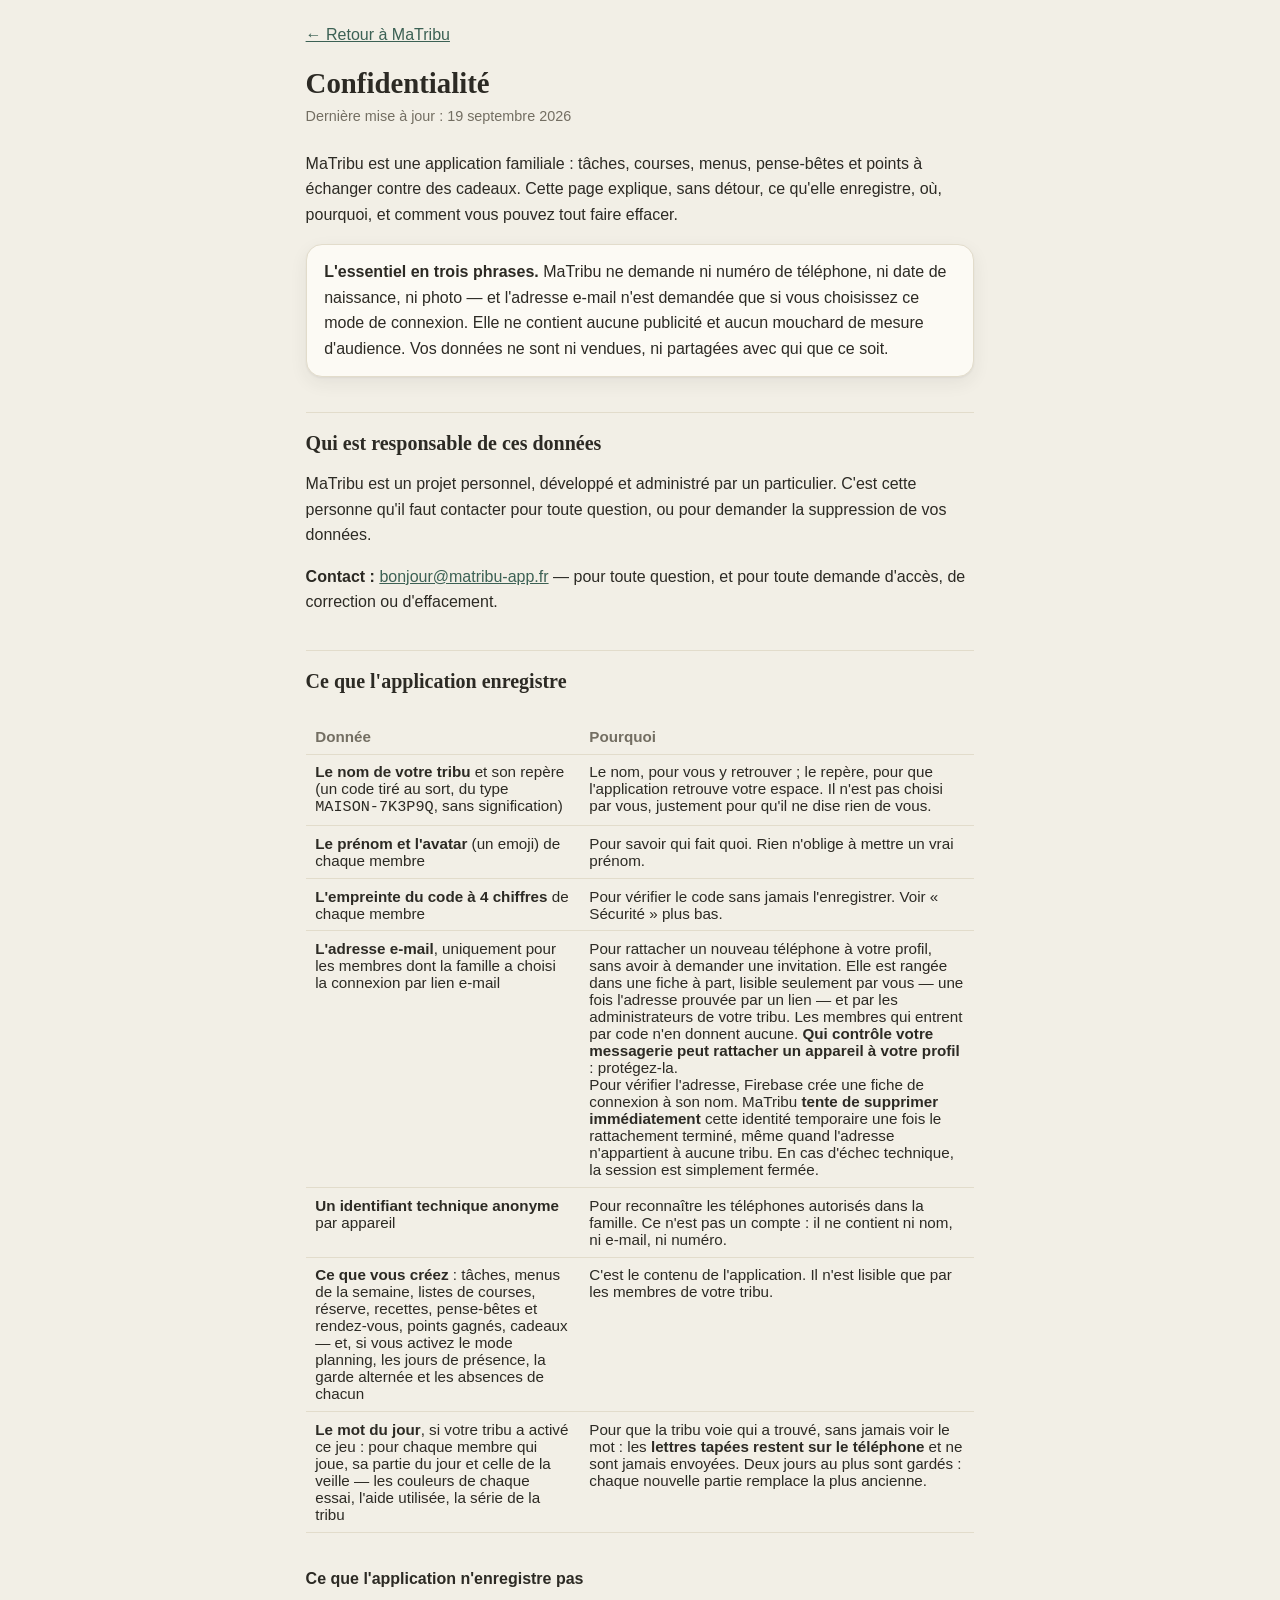
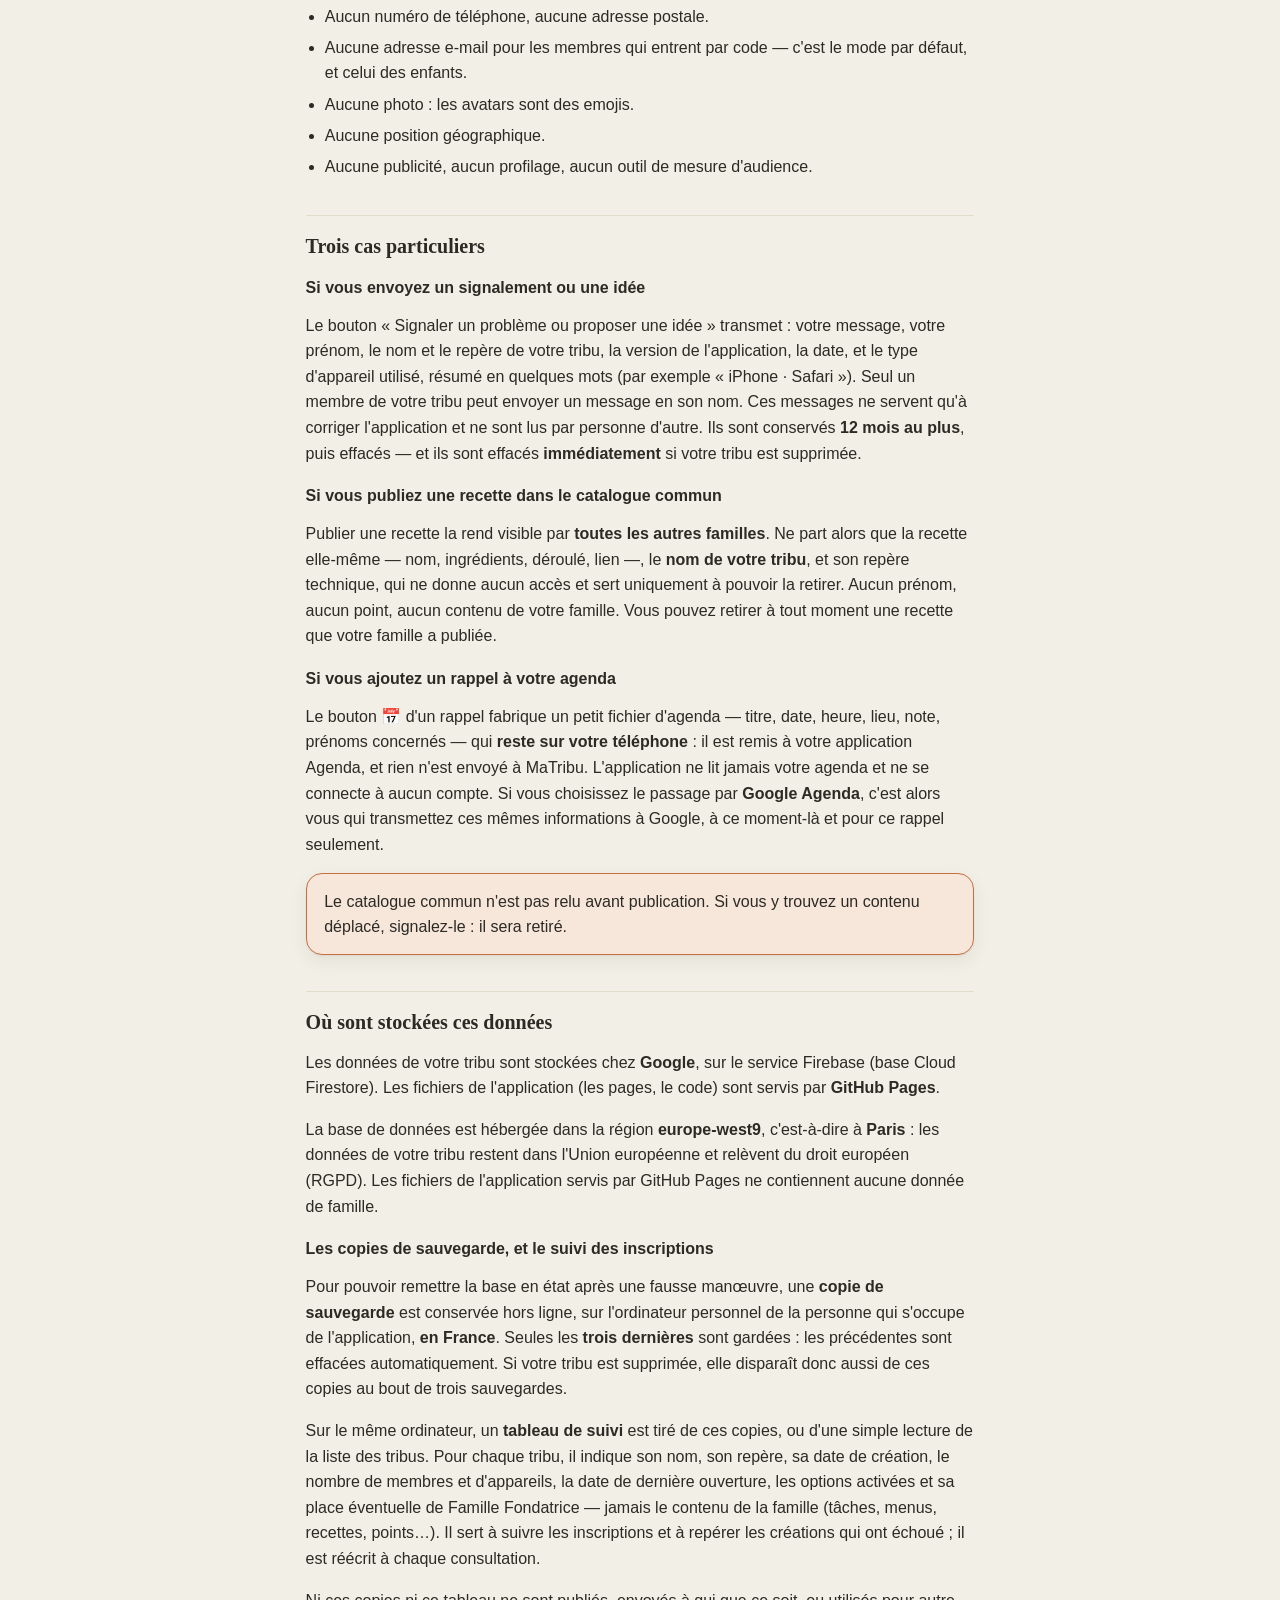
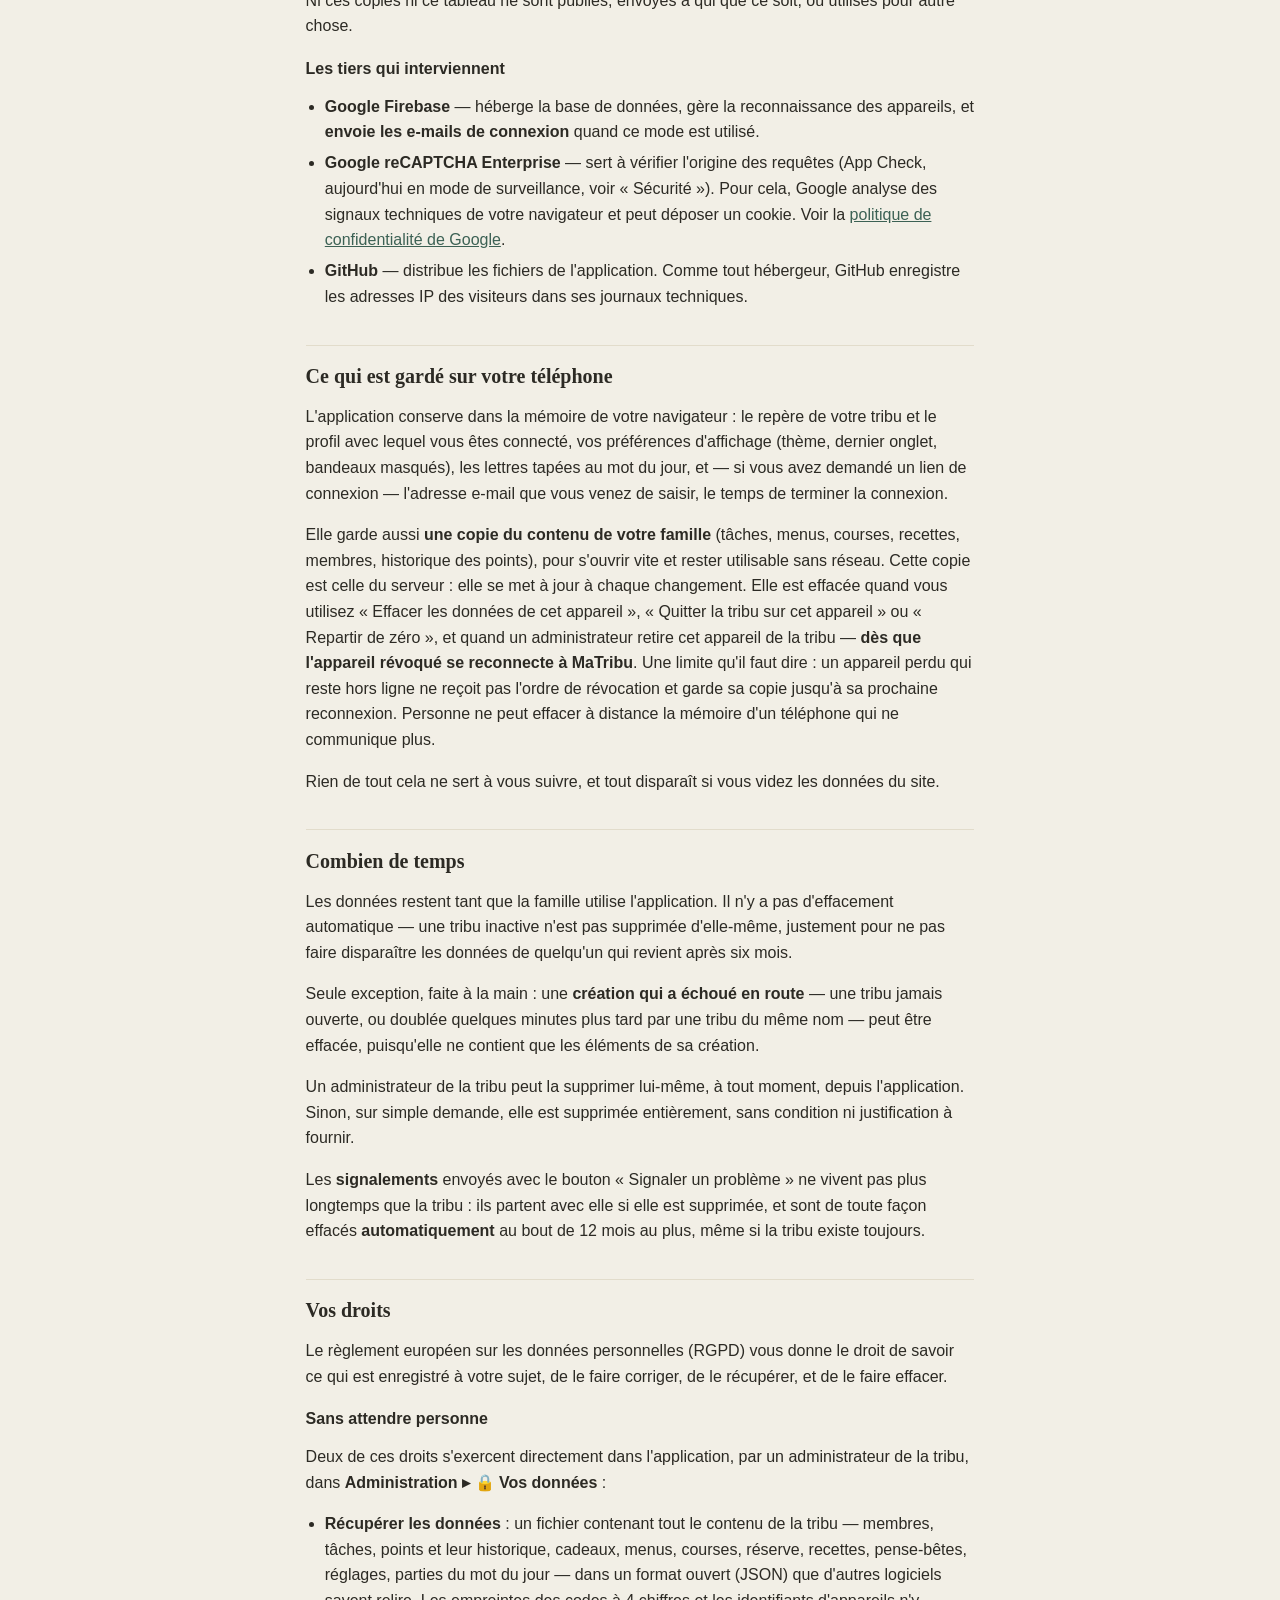
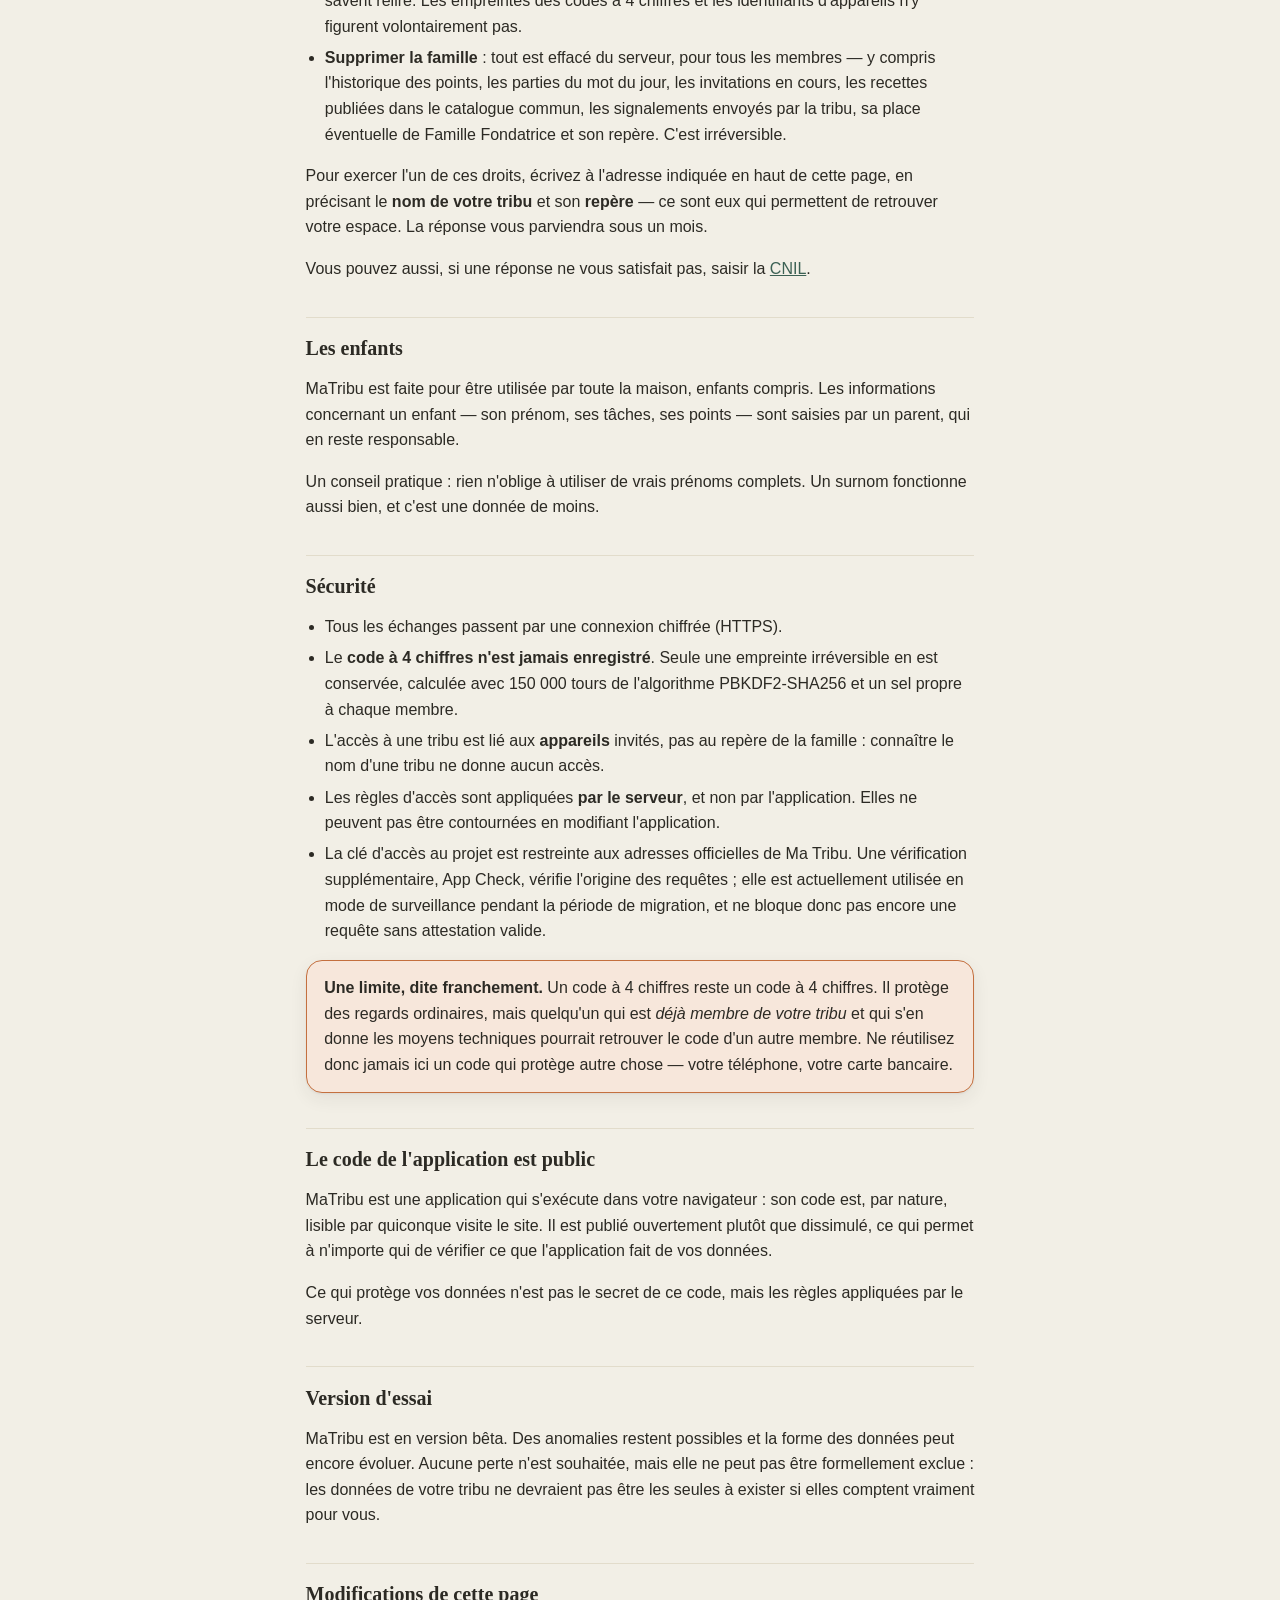
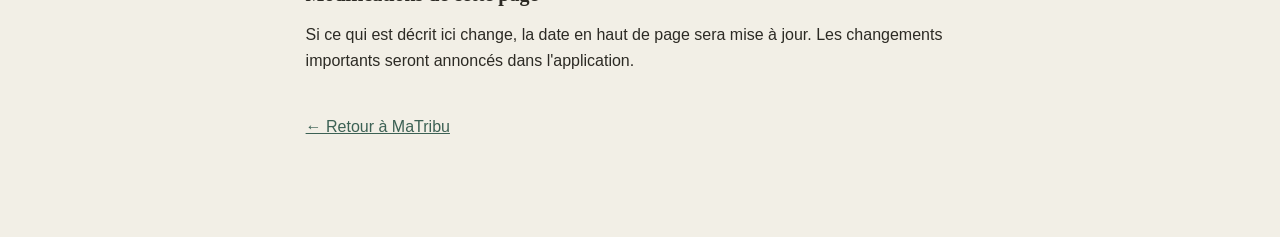
==== commit 1d422194: "Add files via upload" ====
--- a/confidentialite.html
+++ b/confidentialite.html
@@ -153,6 +153,15 @@
       <td>C'est le contenu de l'application. Il n'est lisible que par les
       membres de votre tribu.</td>
     </tr>
+    <tr>
+      <td><b>Le mot du jour</b>, si votre tribu a activé ce jeu : pour chaque
+      membre qui joue, sa partie du jour et celle de la veille — les couleurs
+      de chaque essai, l'aide utilisée, la série de la tribu</td>
+      <td>Pour que la tribu voie qui a trouvé, sans jamais voir le mot : les
+      <b>lettres tapées restent sur le téléphone</b> et ne sont jamais
+      envoyées. Deux jours au plus sont gardés : chaque nouvelle partie
+      remplace la plus ancienne.</td>
+    </tr>
   </tbody>
 </table>
 </div>
@@ -167,7 +176,7 @@
   <li>Aucune publicité, aucun profilage, aucun outil de mesure d'audience.</li>
 </ul>
 
-<h2>Deux cas particuliers</h2>
+<h2>Trois cas particuliers</h2>
 
 <h3>Si vous envoyez un signalement ou une idée</h3>
 <p>Le bouton « Signaler un problème ou proposer une idée » transmet : votre
@@ -186,6 +195,15 @@
 accès et sert uniquement à pouvoir la retirer. Aucun prénom, aucun point,
 aucun contenu de votre famille. Vous pouvez retirer à tout moment une recette
 que votre famille a publiée.</p>
+
+<h3>Si vous ajoutez un rappel à votre agenda</h3>
+<p>Le bouton <b>📅</b> d'un rappel fabrique un petit fichier d'agenda — titre,
+date, heure, lieu, note, prénoms concernés — qui <b>reste sur votre
+téléphone</b> : il est remis à votre application Agenda, et rien n'est envoyé
+à MaTribu. L'application ne lit jamais votre agenda et ne se connecte à aucun
+compte. Si vous choisissez le passage par <b>Google Agenda</b>, c'est alors
+vous qui transmettez ces mêmes informations à Google, à ce moment-là et pour
+ce rappel seulement.</p>
 
 <div class="encadre attention">
   <p style="margin:0">Le catalogue commun n'est pas relu avant publication.
@@ -241,7 +259,8 @@
 
 <p>L'application conserve dans la mémoire de votre navigateur : le repère de
 votre tribu et le profil avec lequel vous êtes connecté, vos préférences
-d'affichage (thème, dernier onglet, bandeaux masqués), et — si vous avez
+d'affichage (thème, dernier onglet, bandeaux masqués), les lettres tapées au
+mot du jour, et — si vous avez
 demandé un lien de connexion — l'adresse e-mail que vous venez de saisir, le
 temps de terminer la connexion.</p>
 <p>Elle garde aussi <b>une copie du contenu de votre famille</b> (tâches,
@@ -287,11 +306,13 @@
 <ul>
   <li><b>Récupérer les données</b> : un fichier contenant tout le contenu de la
   tribu — membres, tâches, points et leur historique, cadeaux, menus, courses,
-  réserve, recettes, pense-bêtes, réglages — dans un format ouvert (JSON) que
+  réserve, recettes, pense-bêtes, réglages, parties du mot du jour — dans un
+  format ouvert (JSON) que
   d'autres logiciels savent relire. Les empreintes des codes à 4 chiffres et les
   identifiants d'appareils n'y figurent volontairement pas.</li>
   <li><b>Supprimer la famille</b> : tout est effacé du serveur, pour tous les
-  membres — y compris l'historique des points, les invitations en cours, les
+  membres — y compris l'historique des points, les parties du mot du jour, les
+  invitations en cours, les
   recettes publiées dans le catalogue commun, les signalements envoyés par la
   tribu, sa place éventuelle de Famille Fondatrice et son repère. C'est
   irréversible.</li>
--- a/styles.css
+++ b/styles.css
@@ -284,6 +284,22 @@
 .actu h4{margin:0 0 .5rem}
 .actu ul{margin:0;padding-left:1.1rem}
 .actu li{margin:.45rem 0;line-height:1.55}
+/* « Quoi de neuf » se lisait comme un pavé (24/09/2026) : une nouveauté tient
+   maintenant sur une ligne, son détail s'ouvre d'une pression, et les versions
+   passées se replient. Le petit chevron remplace le triangle du navigateur,
+   qui n'a pas la même tête d'un téléphone à l'autre. */
+.actu-point > summary,
+details.actu-ancienne > summary{cursor:pointer;list-style:none;padding:.2rem 0}
+.actu-point > summary::-webkit-details-marker,
+details.actu-ancienne > summary::-webkit-details-marker{display:none}
+.actu-point > summary::after,
+details.actu-ancienne > summary::after{content:" ›";color:var(--accent-strong);font-weight:700}
+.actu-point[open] > summary::after,
+details.actu-ancienne[open] > summary::after{content:" ⌄"}
+.actu-detail{margin:.2rem 0 .7rem;color:var(--ink-muted)}
+.actu-detail p{margin:.4rem 0}
+.actu-detail .btn{margin-top:.5rem}
+details.actu-ancienne > summary{font-weight:600}
 
 /* Les blocs repliables. .legende-sante est la légende des icônes santé du
    cahier de recettes : sans cette ligne elle s'affichait en texte ordinaire,
@@ -1053,3 +1069,68 @@
 /* ---------- une recette se consulte d'un simple appui ---------- */
 .ligne-recette{cursor:pointer;}
 .ligne-recette:active{background:var(--surface-2);}
+
+/* ---------- Le mot du jour (0.60) ----------
+   Des couleurs FIXES, les mêmes pour toutes les palettes : elles ont un sens
+   (bien placée, ailleurs, absente) qui ne doit pas changer avec le thème. Le
+   ROND de « ailleurs » double l'orange pour les daltoniens. La taille des
+   cases suit aussi la hauteur de l'écran : sur un petit téléphone, la grille
+   ET le clavier tiennent sans faire défiler. */
+:root{--mj-bien:#3F7A55;--mj-ailleurs:#B8642F;--mj-absent:#6E6A60;}
+@media (prefers-color-scheme: dark){
+  :root:not([data-theme="light"]){--mj-absent:#4B504C;}
+}
+:root[data-theme="dark"]{--mj-absent:#4B504C;}
+.mj{--mj-case:min(3.2rem,12.5vw,6vh);}
+@supports (height:1dvh){ .mj{--mj-case:min(3.2rem,12.5vw,6dvh);} }
+.mj-tete{display:flex;align-items:center;justify-content:space-between;gap:.5rem;min-height:2.1rem;margin:-.5rem 0 .2rem;}
+.mj-indice{min-height:1.2em;margin:0 0 .45rem;text-align:center;font-size:.84rem;color:var(--ink-muted);}
+.mj-indice b{color:var(--ink);}
+.mj-grille{display:grid;gap:.3rem;justify-content:center;}
+.mj-rangee{display:grid;grid-template-columns:repeat(5,var(--mj-case));gap:.3rem;}
+.mj-case{
+  width:var(--mj-case);height:var(--mj-case);box-sizing:border-box;
+  display:flex;align-items:center;justify-content:center;
+  border:2px solid var(--border);border-radius:8px;background:var(--surface);
+  font-weight:700;font-size:calc(var(--mj-case) * .48);line-height:1;color:var(--ink);
+}
+.mj-case.pleine{border-color:var(--ink-muted);}
+.mj-case.v,.mj-case.o,.mj-case.g{border-color:transparent;color:#fff;}
+.mj-case.v{background:var(--mj-bien);}
+.mj-case.o{background:var(--mj-ailleurs);border-radius:50%;}
+.mj-case.g{background:var(--mj-absent);}
+.mj-case.revele{animation:mj-retourne .38s ease both;animation-delay:calc(var(--i,0) * 110ms);}
+@keyframes mj-retourne{from{transform:rotateX(90deg);}to{transform:none;}}
+.mj-rangee.secoue{animation:mj-secoue .35s ease;}
+@keyframes mj-secoue{20%,60%{transform:translateX(-6px);}40%,80%{transform:translateX(6px);}}
+@media (prefers-reduced-motion: reduce){ .mj-case.revele,.mj-rangee.secoue{animation:none;} }
+.mj-message{min-height:1.25em;margin:.35rem 0;text-align:center;font-size:.84rem;font-weight:600;color:var(--danger);}
+.mj-clavier{display:flex;flex-direction:column;gap:.32rem;margin-bottom:.5rem;}
+.mj-rang{display:flex;justify-content:center;gap:.24rem;}
+.mj-touche{
+  flex:1 1 0;min-width:0;max-width:2.7rem;height:2.9rem;height:min(3rem,6.4dvh);padding:0;
+  -webkit-appearance:none;appearance:none;border:none;border-radius:8px;
+  background:var(--surface-2);color:var(--ink);font-weight:700;font-size:.95rem;
+  display:flex;align-items:center;justify-content:center;touch-action:manipulation;
+}
+.mj-touche.large{flex:1.6 1 0;max-width:4.4rem;font-size:.76rem;}
+.mj-touche:active{transform:scale(.94);}
+.mj-touche.v,.mj-touche.o,.mj-touche.g{color:#fff;}
+.mj-touche.v{background:var(--mj-bien);}
+.mj-touche.o{background:var(--mj-ailleurs);}
+.mj-touche.g{background:var(--mj-absent);}
+.mj-fin{text-align:center;}
+.mj-fin p{margin:.2rem 0 .5rem;line-height:1.45;}
+.mj-legende{text-align:center;margin:.1rem 0 .8rem;}
+.mj-legende i{display:inline-block;width:.75em;height:.75em;margin:0 .25em 0 .7em;vertical-align:-.05em;border-radius:2px;}
+.mj-legende i:first-child{margin-left:0;}
+.mj-legende i.v{background:var(--mj-bien);}
+.mj-legende i.o{background:var(--mj-ailleurs);border-radius:50%;}
+.mj-legende i.g{background:var(--mj-absent);}
+.mj-tribu{border-top:1px solid var(--border);padding-top:.7rem;}
+.mj-tribu-titre{display:flex;justify-content:space-between;align-items:baseline;flex-wrap:wrap;gap:.2rem .6rem;font-weight:700;font-size:.9rem;}
+.mj-mini{display:grid;gap:2px;flex:none;}
+.mj-mini span{display:grid;grid-template-columns:repeat(5,7px);gap:2px;}
+.mj-mini i{width:7px;height:7px;border-radius:1.5px;background:var(--mj-absent);}
+.mj-mini i.v{background:var(--mj-bien);}
+.mj-mini i.o{background:var(--mj-ailleurs);border-radius:50%;}
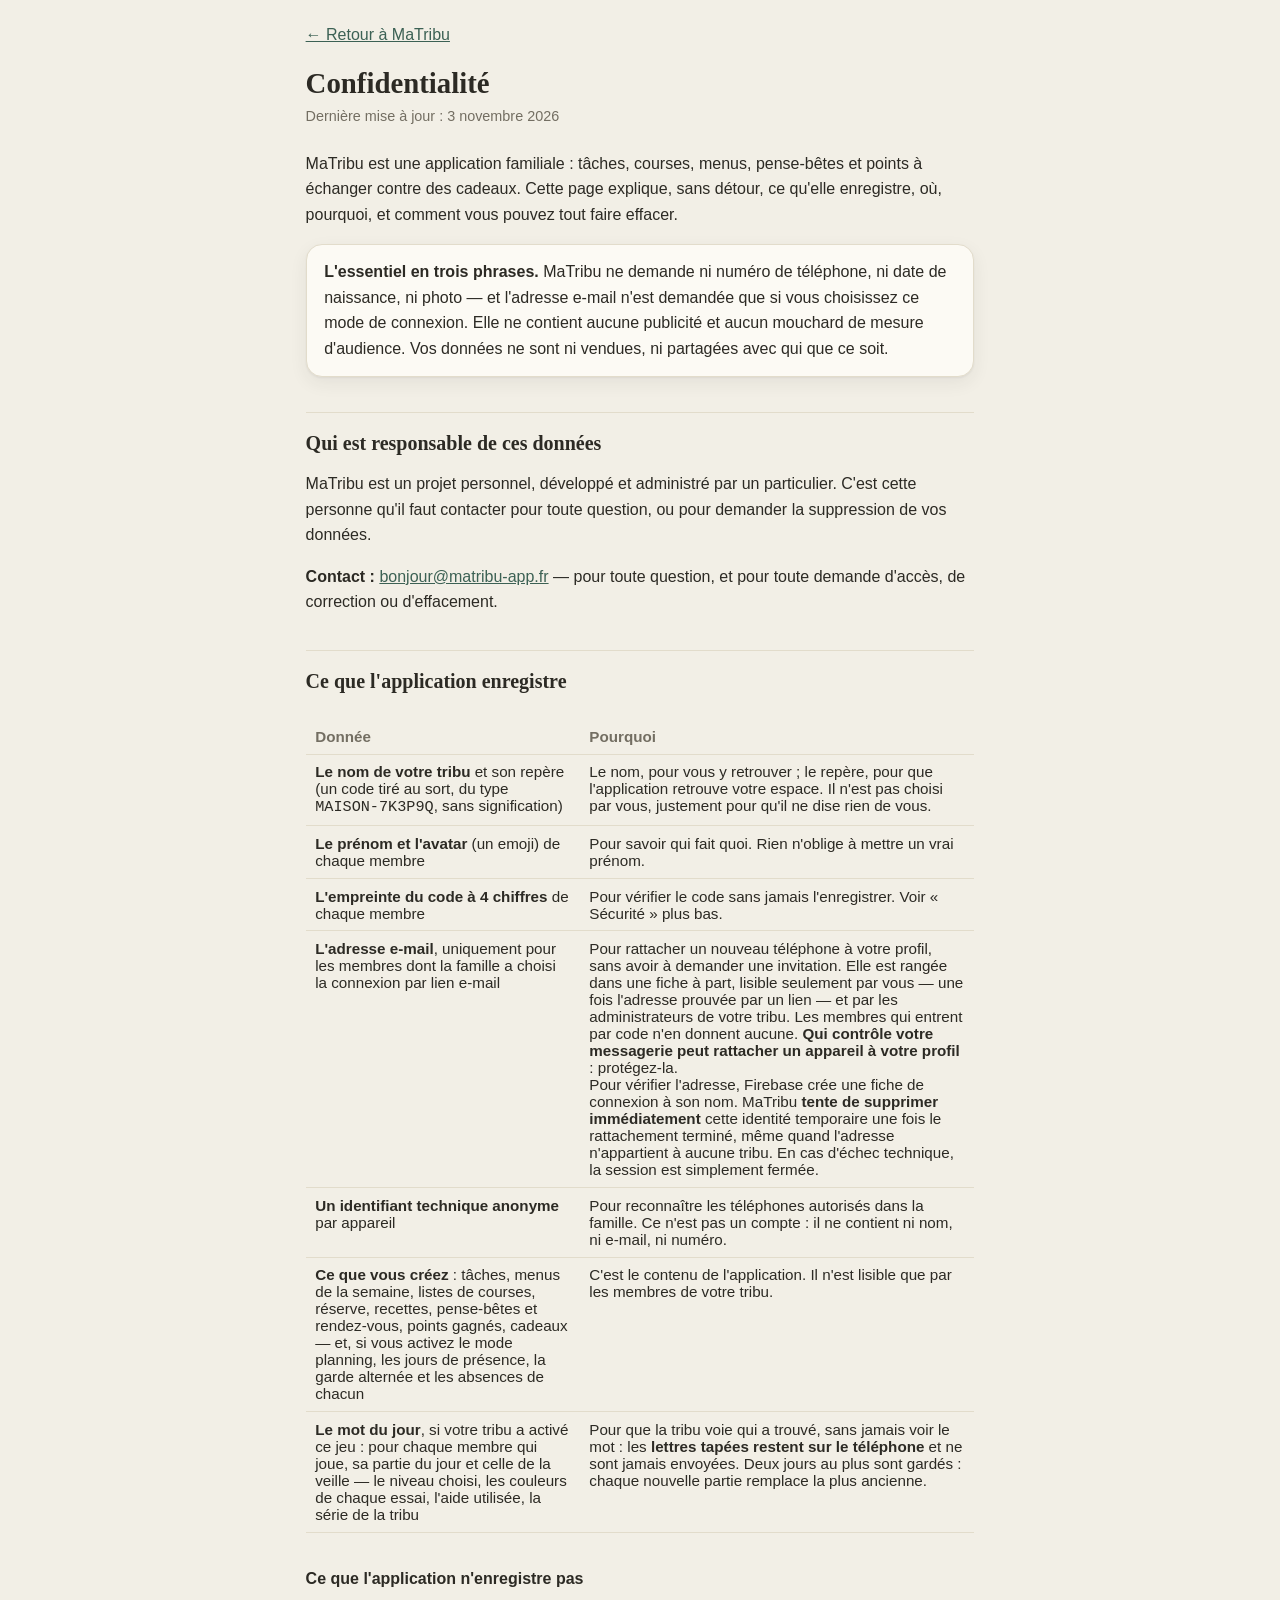
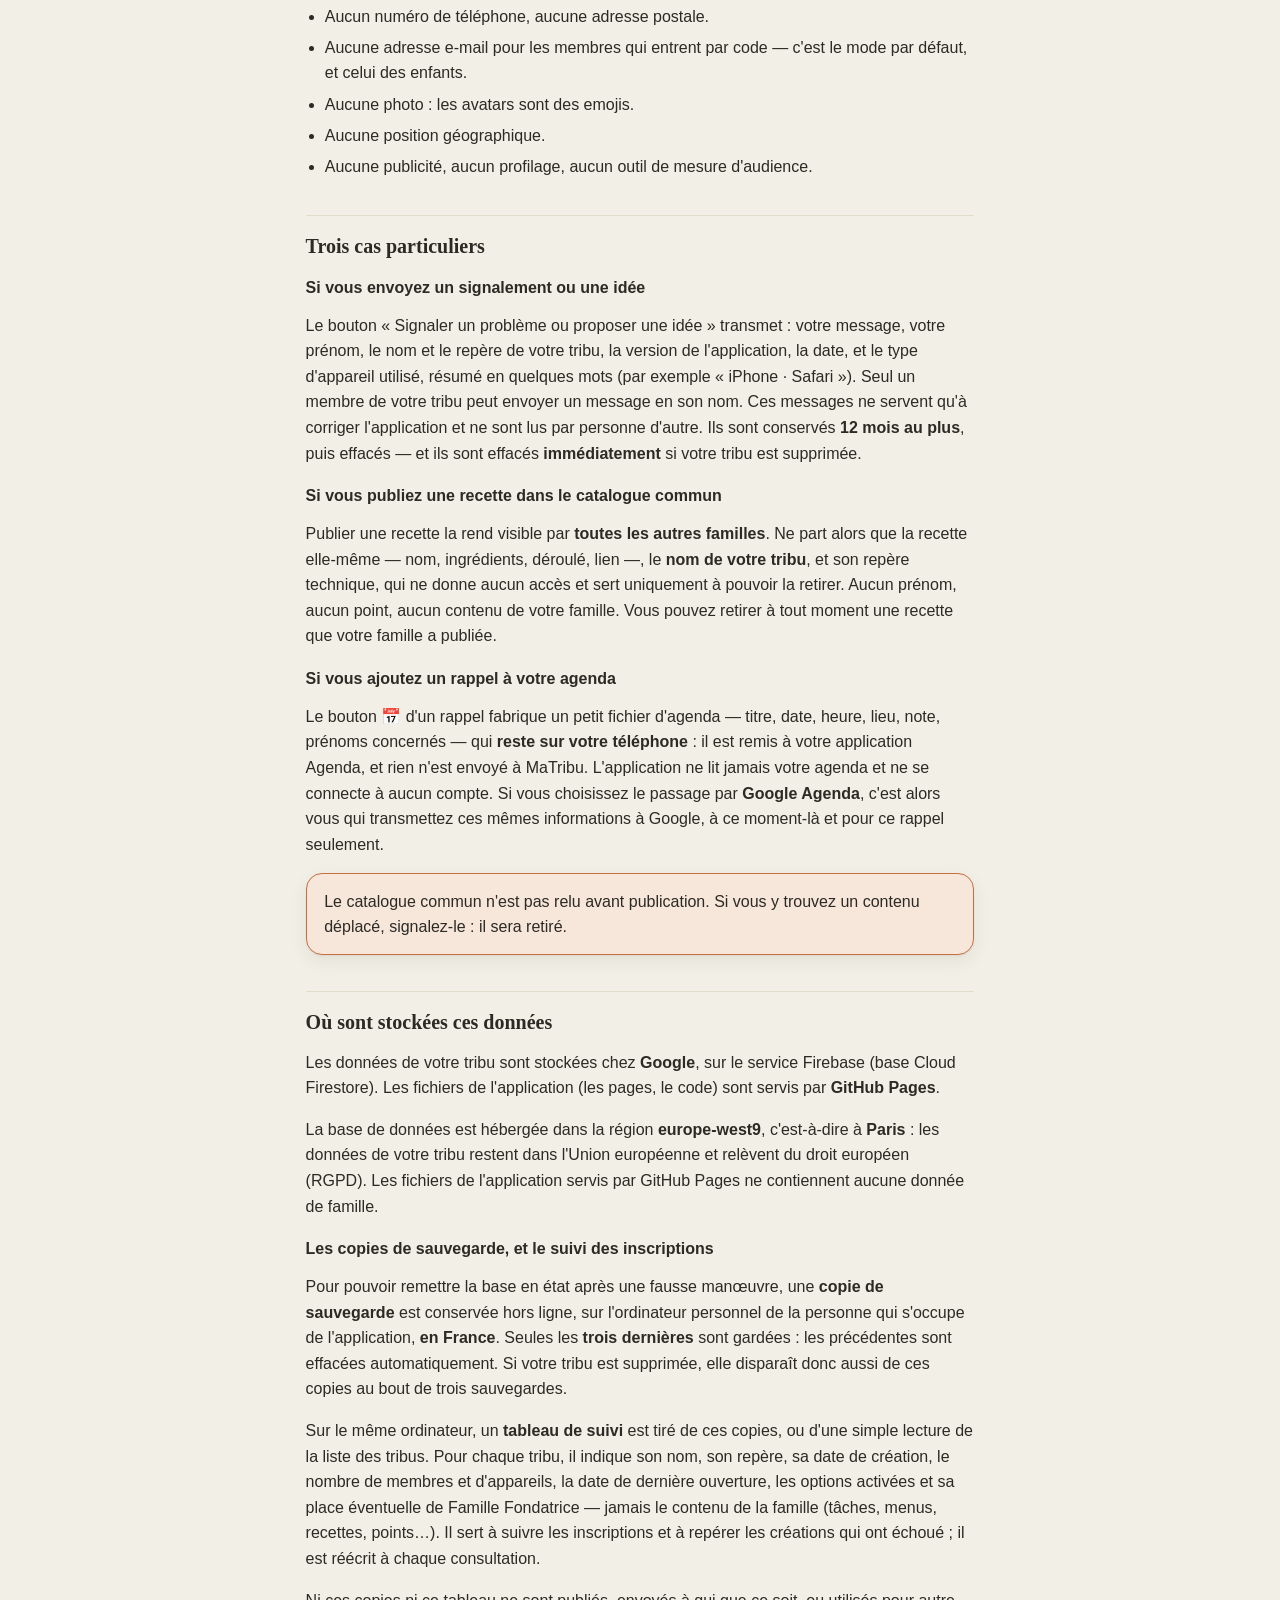
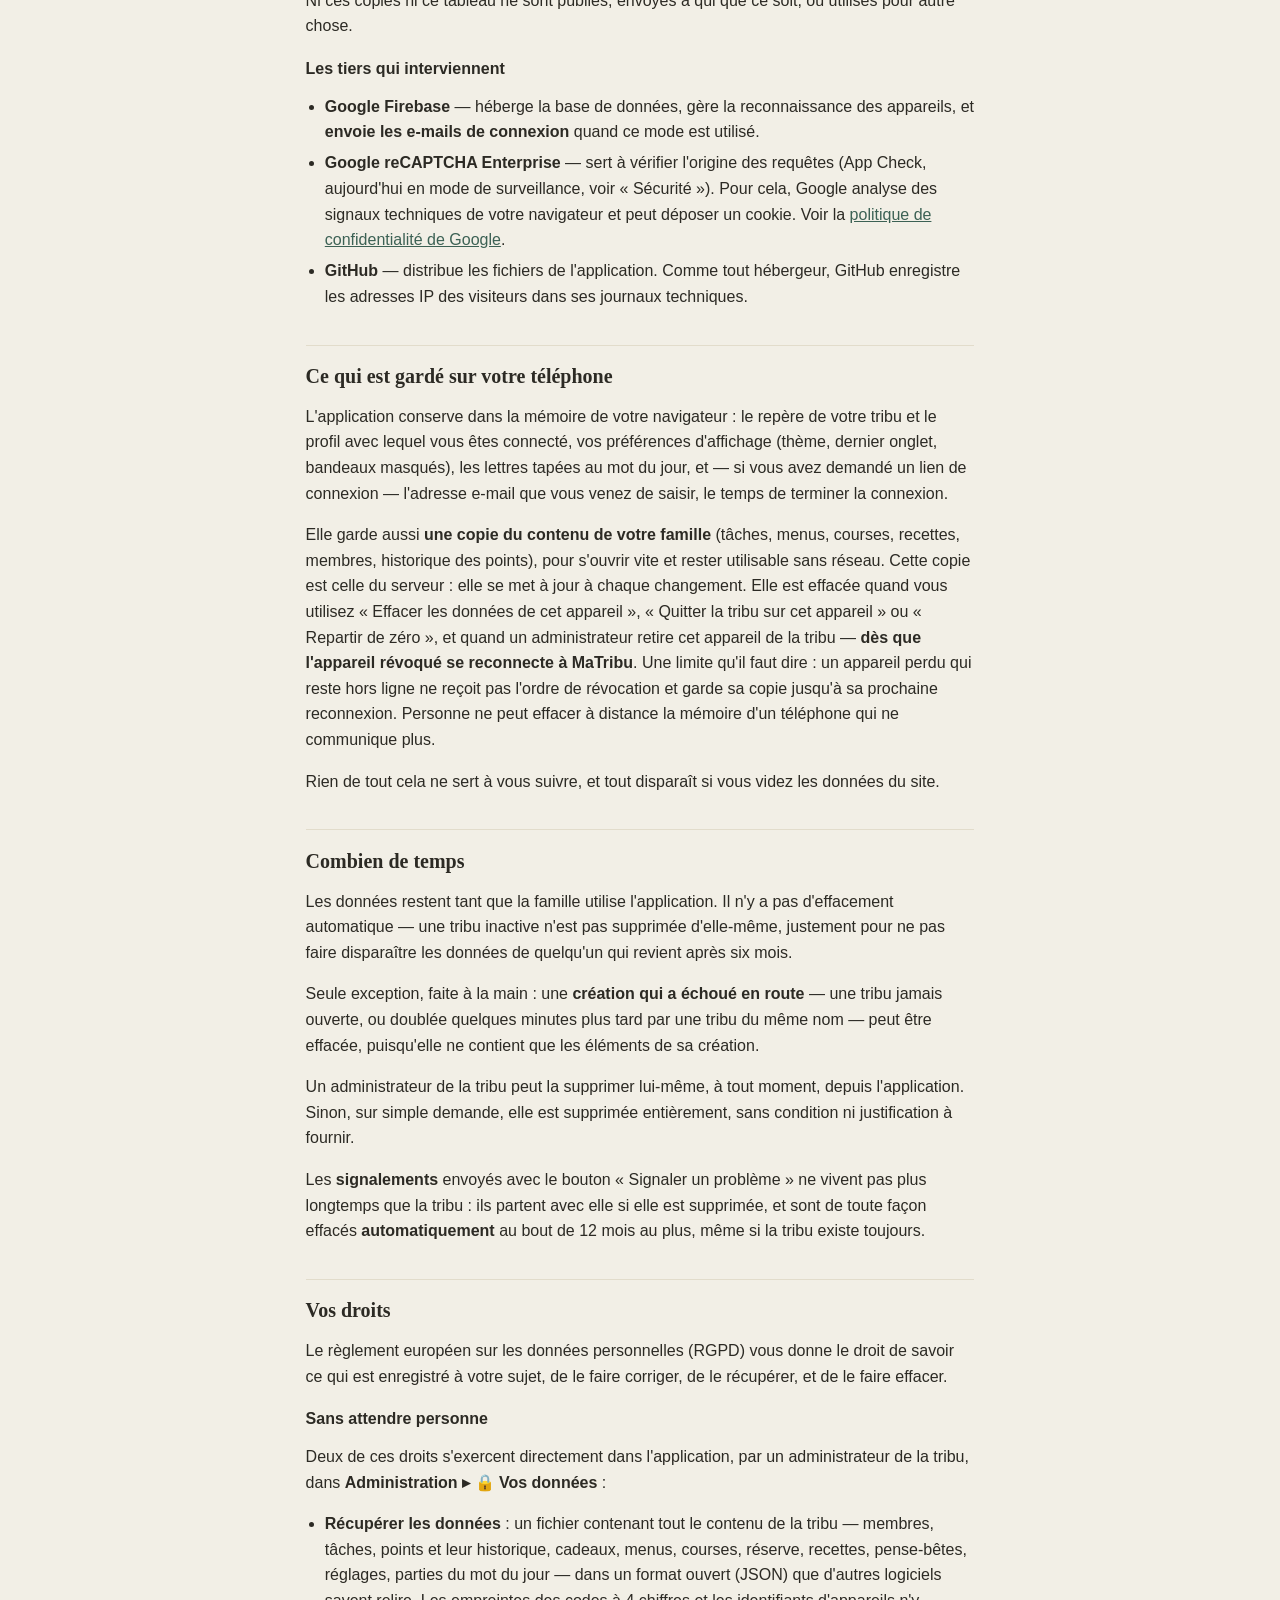
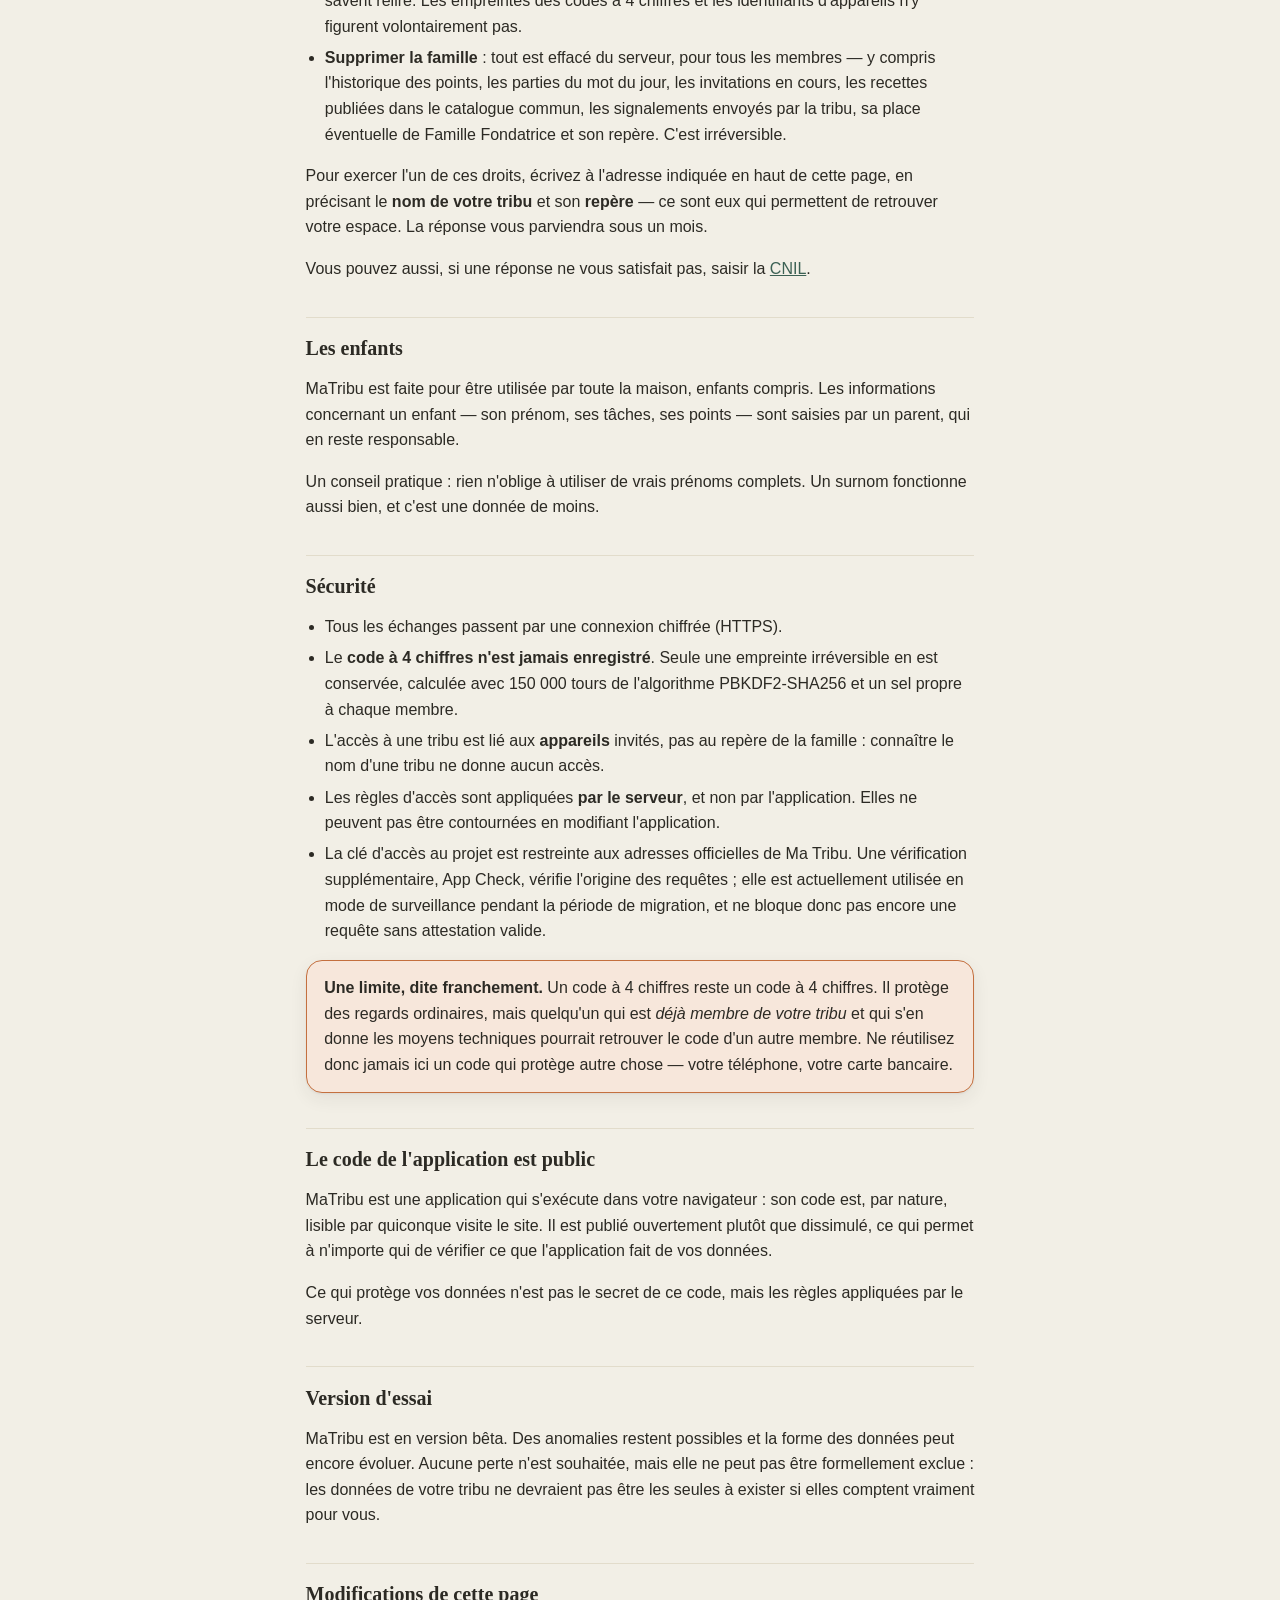
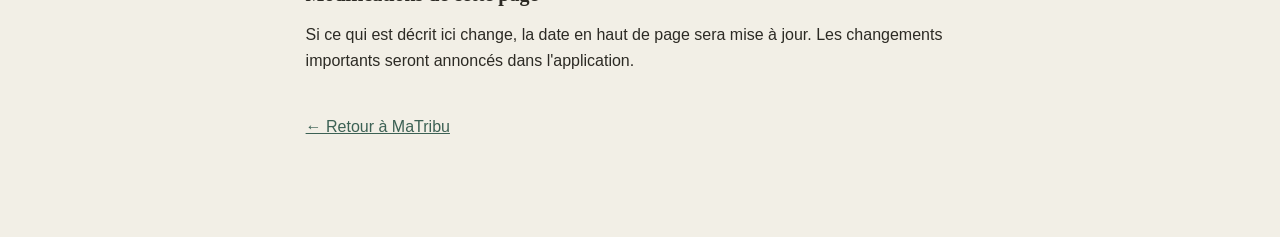
==== commit 76c0b9d3: "Add files via upload" ====
--- a/confidentialite.html
+++ b/confidentialite.html
@@ -77,7 +77,7 @@
 <a class="retour" href="./">← Retour à MaTribu</a>
 
 <h1>Confidentialité</h1>
-<p class="date-maj">Dernière mise à jour : 19 septembre 2026</p>
+<p class="date-maj">Dernière mise à jour : 3 novembre 2026</p>
 
 <p>MaTribu est une application familiale : tâches, courses, menus, pense-bêtes
 et points à échanger contre des cadeaux. Cette page explique, sans détour, ce
@@ -155,8 +155,9 @@
     </tr>
     <tr>
       <td><b>Le mot du jour</b>, si votre tribu a activé ce jeu : pour chaque
-      membre qui joue, sa partie du jour et celle de la veille — les couleurs
-      de chaque essai, l'aide utilisée, la série de la tribu</td>
+      membre qui joue, sa partie du jour et celle de la veille — le niveau
+      choisi, les couleurs de chaque essai, l'aide utilisée, la série de la
+      tribu</td>
       <td>Pour que la tribu voie qui a trouvé, sans jamais voir le mot : les
       <b>lettres tapées restent sur le téléphone</b> et ne sont jamais
       envoyées. Deux jours au plus sont gardés : chaque nouvelle partie
--- a/styles.css
+++ b/styles.css
@@ -326,6 +326,34 @@
 }
 .carte-titre .lien{margin-left:auto;}
 
+/* Une carte d'Administration qui se replie (18/10/2026) : le titre EST le
+   bouton, en pleine largeur, et garde exactement l'allure d'un titre de carte.
+   Repliée, elle n'a plus de marge sous le titre : la carte fait une ligne. */
+.carte-pliable{
+  width:100%;background:none;border:none;padding:0;margin:0 0 .5rem;
+  font:inherit;font-weight:700;font-size:.95rem;color:inherit;
+  display:flex;align-items:center;gap:.5rem;text-align:left;cursor:pointer;
+}
+.carte-pliable .chevron{margin-left:auto;color:var(--ink-muted);font-size:.8rem;}
+.carte-pliable[aria-expanded="false"]{margin-bottom:0;}
+
+/* L'aperçu de la barre du bas, dans la fenêtre qui la règle : même allure que
+   la vraie barre, en plus petit, pour qu'on voie ce qu'on est en train de
+   ranger. */
+.apercu-barre{
+  display:flex;gap:.2rem;align-items:flex-end;
+  background:var(--fond);border:1px solid var(--border);
+  border-radius:14px;padding:.45rem .3rem;margin-bottom:.9rem;
+}
+.apercu-barre span{
+  flex:1 1 0;min-width:0;display:flex;flex-direction:column;align-items:center;gap:.15rem;
+  font-size:.6rem;font-weight:600;color:var(--ink-muted);
+}
+.apercu-barre span b{font-size:1.1rem;font-weight:400;line-height:1;}
+.apercu-barre span i{
+  max-width:100%;overflow:hidden;text-overflow:ellipsis;white-space:nowrap;font-style:normal;
+}
+
 .vide{
   text-align:center;color:var(--ink-muted);
   padding:1.5rem 1rem;font-size:.88rem;line-height:1.5;
@@ -551,6 +579,13 @@
   border:1px solid var(--border);
   white-space:nowrap;
 }
+/* Une étiquette qui se touche (28/09/2026) : même allure, mais elle réagit
+   au doigt et se distingue par son trait plus marqué. */
+button.etiquette{
+  font-family:inherit;cursor:pointer;
+  border-style:dashed;border-color:var(--ink-muted);
+}
+button.etiquette:active{transform:scale(.96);}
 .etiquette.vert{background:var(--accent-soft);color:var(--accent-strong);border-color:transparent;}
 .etiquette.or{background:var(--gold-soft);color:var(--gold);border-color:transparent;}
 .etiquette.chaud{background:var(--warm-soft);color:var(--warm);border-color:transparent;}
@@ -1081,13 +1116,25 @@
   :root:not([data-theme="light"]){--mj-absent:#4B504C;}
 }
 :root[data-theme="dark"]{--mj-absent:#4B504C;}
+/* La taille d'une case dépend du NIVEAU : quatre grandes cases pour les
+   petits, six plus serrées pour les grands. Les trois valeurs tiennent sur
+   un écran de 320 px de large, grille ET clavier visibles d'un coup. */
 .mj{--mj-case:min(3.2rem,12.5vw,6vh);}
 @supports (height:1dvh){ .mj{--mj-case:min(3.2rem,12.5vw,6dvh);} }
+/* Facile : des cases un peu plus grandes LÀ OÙ IL Y A LA PLACE. La part de
+   hauteur reste celle du niveau normal (6 %) — mesuré sur un écran de
+   320 × 640, au-delà le clavier passait sous le bord, et c'est justement
+   l'enfant qui ne doit pas avoir à faire défiler. */
+.mj[data-niveau="facile"]{--mj-case:min(3.4rem,16vw,6vh);}
+@supports (height:1dvh){ .mj[data-niveau="facile"]{--mj-case:min(3.4rem,16vw,6dvh);} }
+.mj[data-niveau="difficile"]{--mj-case:min(2.9rem,10.5vw,5.4vh);}
+@supports (height:1dvh){ .mj[data-niveau="difficile"]{--mj-case:min(2.9rem,10.5vw,5.4dvh);} }
 .mj-tete{display:flex;align-items:center;justify-content:space-between;gap:.5rem;min-height:2.1rem;margin:-.5rem 0 .2rem;}
 .mj-indice{min-height:1.2em;margin:0 0 .45rem;text-align:center;font-size:.84rem;color:var(--ink-muted);}
 .mj-indice b{color:var(--ink);}
 .mj-grille{display:grid;gap:.3rem;justify-content:center;}
-.mj-rangee{display:grid;grid-template-columns:repeat(5,var(--mj-case));gap:.3rem;}
+/* `--n` = le nombre de lettres, posé par le jeu selon le niveau. */
+.mj-rangee{display:grid;grid-template-columns:repeat(var(--n,5),var(--mj-case));gap:.3rem;}
 .mj-case{
   width:var(--mj-case);height:var(--mj-case);box-sizing:border-box;
   display:flex;align-items:center;justify-content:center;
@@ -1105,6 +1152,8 @@
 @keyframes mj-secoue{20%,60%{transform:translateX(-6px);}40%,80%{transform:translateX(6px);}}
 @media (prefers-reduced-motion: reduce){ .mj-case.revele,.mj-rangee.secoue{animation:none;} }
 .mj-message{min-height:1.25em;margin:.35rem 0;text-align:center;font-size:.84rem;font-weight:600;color:var(--danger);}
+/* Tout n'est pas un refus : changement de niveau, passage de minuit. */
+.mj-message.info{color:var(--accent-strong);}
 .mj-clavier{display:flex;flex-direction:column;gap:.32rem;margin-bottom:.5rem;}
 .mj-rang{display:flex;justify-content:center;gap:.24rem;}
 .mj-touche{
@@ -1127,10 +1176,18 @@
 .mj-legende i.v{background:var(--mj-bien);}
 .mj-legende i.o{background:var(--mj-ailleurs);border-radius:50%;}
 .mj-legende i.g{background:var(--mj-absent);}
+/* Le choix du niveau, sous le jeu : il ne prend pas la place de la grille
+   et du clavier, qui tiennent tout juste sur un petit téléphone (0.69). */
+.mj-niveaux{border-top:1px solid var(--border);padding-top:.6rem;margin-bottom:.7rem;}
+.mj-niveaux-titre{font-weight:700;font-size:.9rem;margin-bottom:.4rem;}
+/* Le nombre de lettres passe à la ligne SOUS le nom : dans une puce, qui
+   est en flex, un simple display:block le laisserait à côté. */
+.mj-niveaux .puce{font-size:.8rem;flex-wrap:wrap;justify-content:center;padding:.35rem .7rem;}
+.mj-niveaux .puce small{flex:0 0 100%;text-align:center;font-weight:400;font-size:.68rem;opacity:.75;}
 .mj-tribu{border-top:1px solid var(--border);padding-top:.7rem;}
 .mj-tribu-titre{display:flex;justify-content:space-between;align-items:baseline;flex-wrap:wrap;gap:.2rem .6rem;font-weight:700;font-size:.9rem;}
 .mj-mini{display:grid;gap:2px;flex:none;}
-.mj-mini span{display:grid;grid-template-columns:repeat(5,7px);gap:2px;}
+.mj-mini span{display:grid;grid-template-columns:repeat(var(--n,5),7px);gap:2px;}
 .mj-mini i{width:7px;height:7px;border-radius:1.5px;background:var(--mj-absent);}
 .mj-mini i.v{background:var(--mj-bien);}
 .mj-mini i.o{background:var(--mj-ailleurs);border-radius:50%;}
